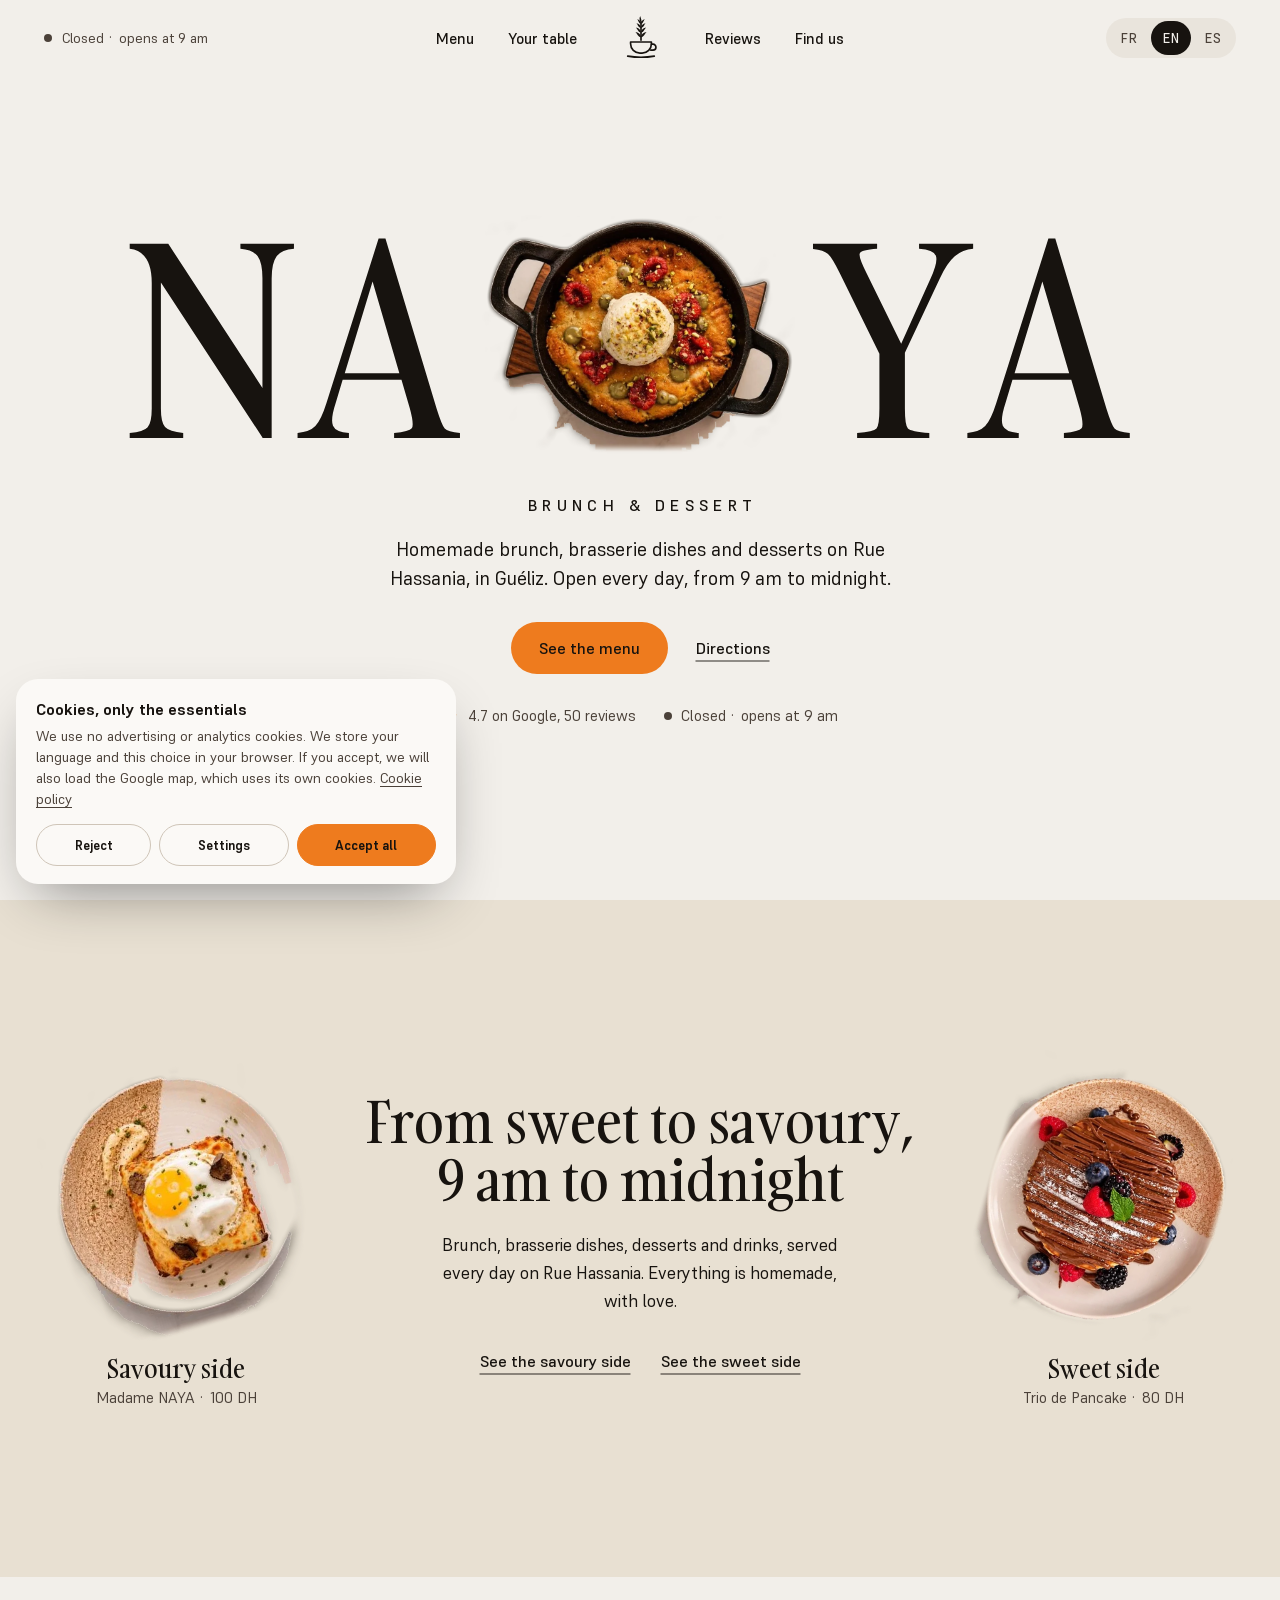
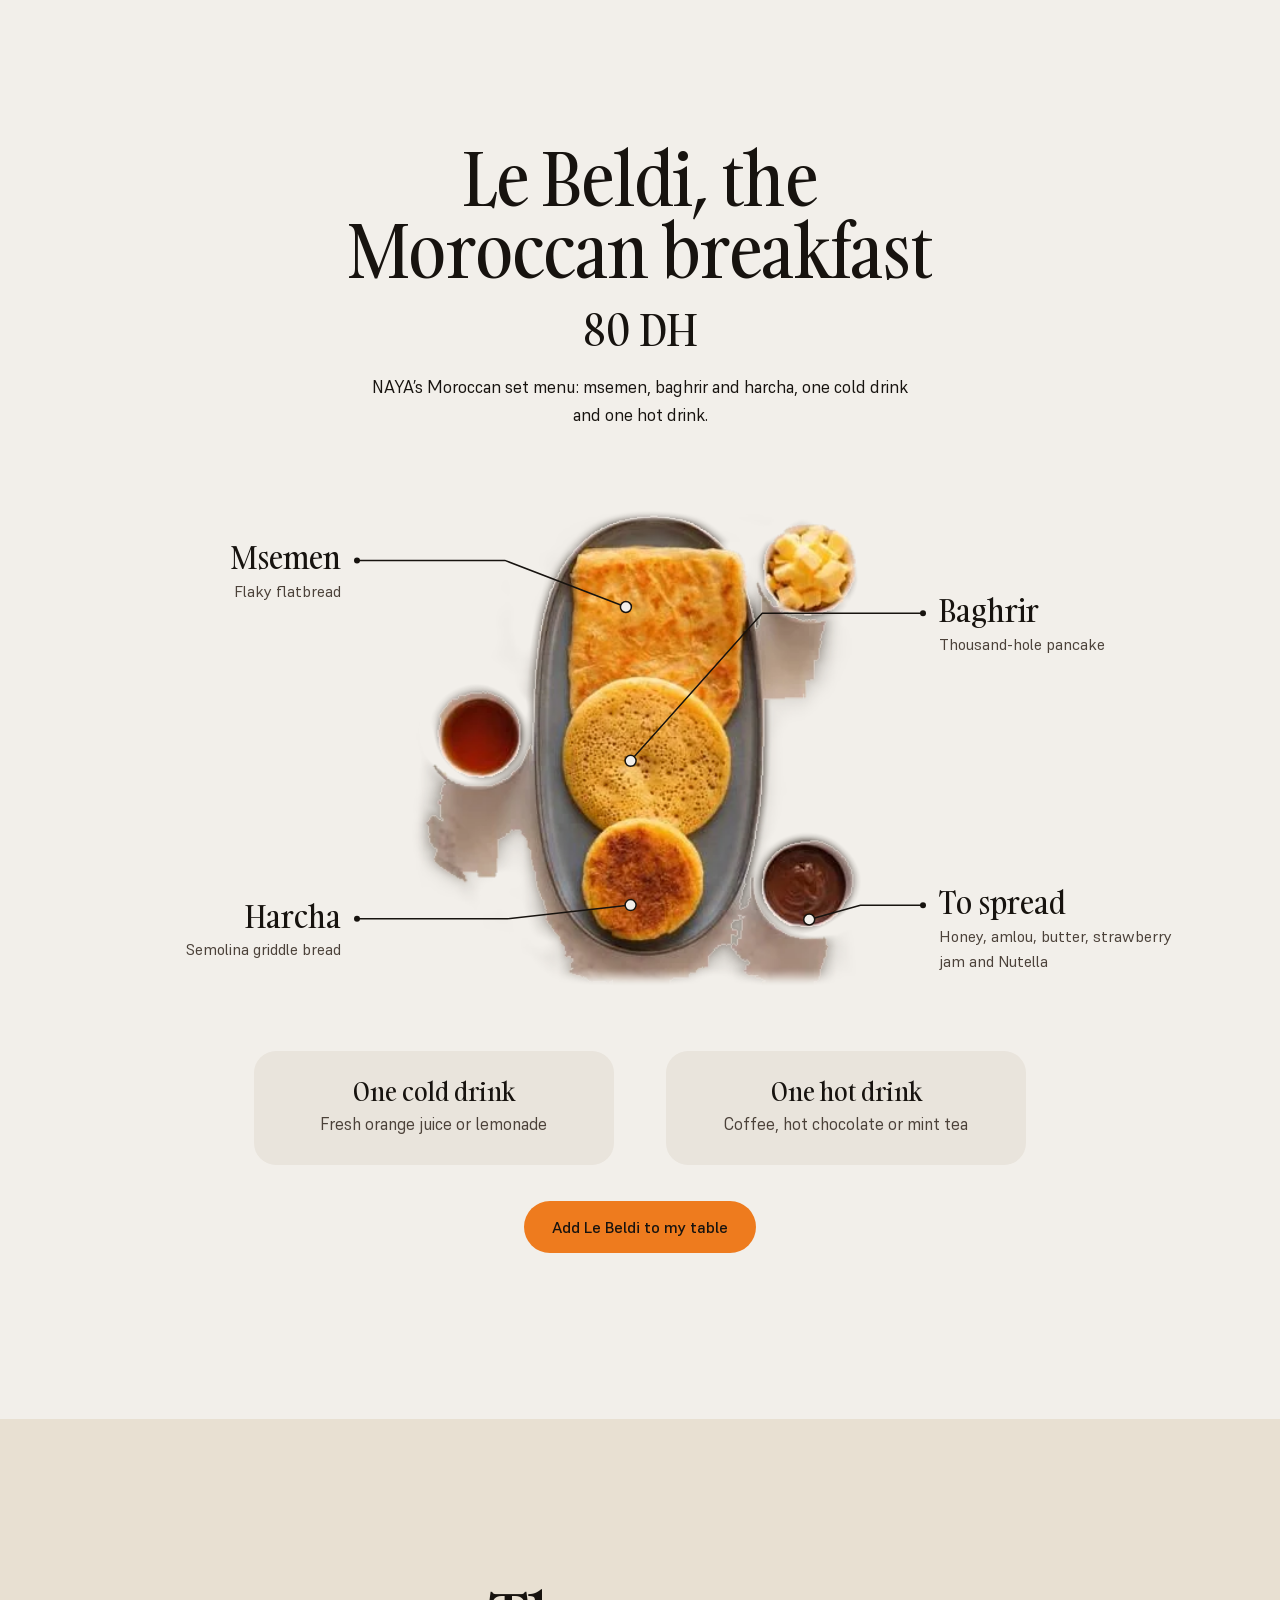
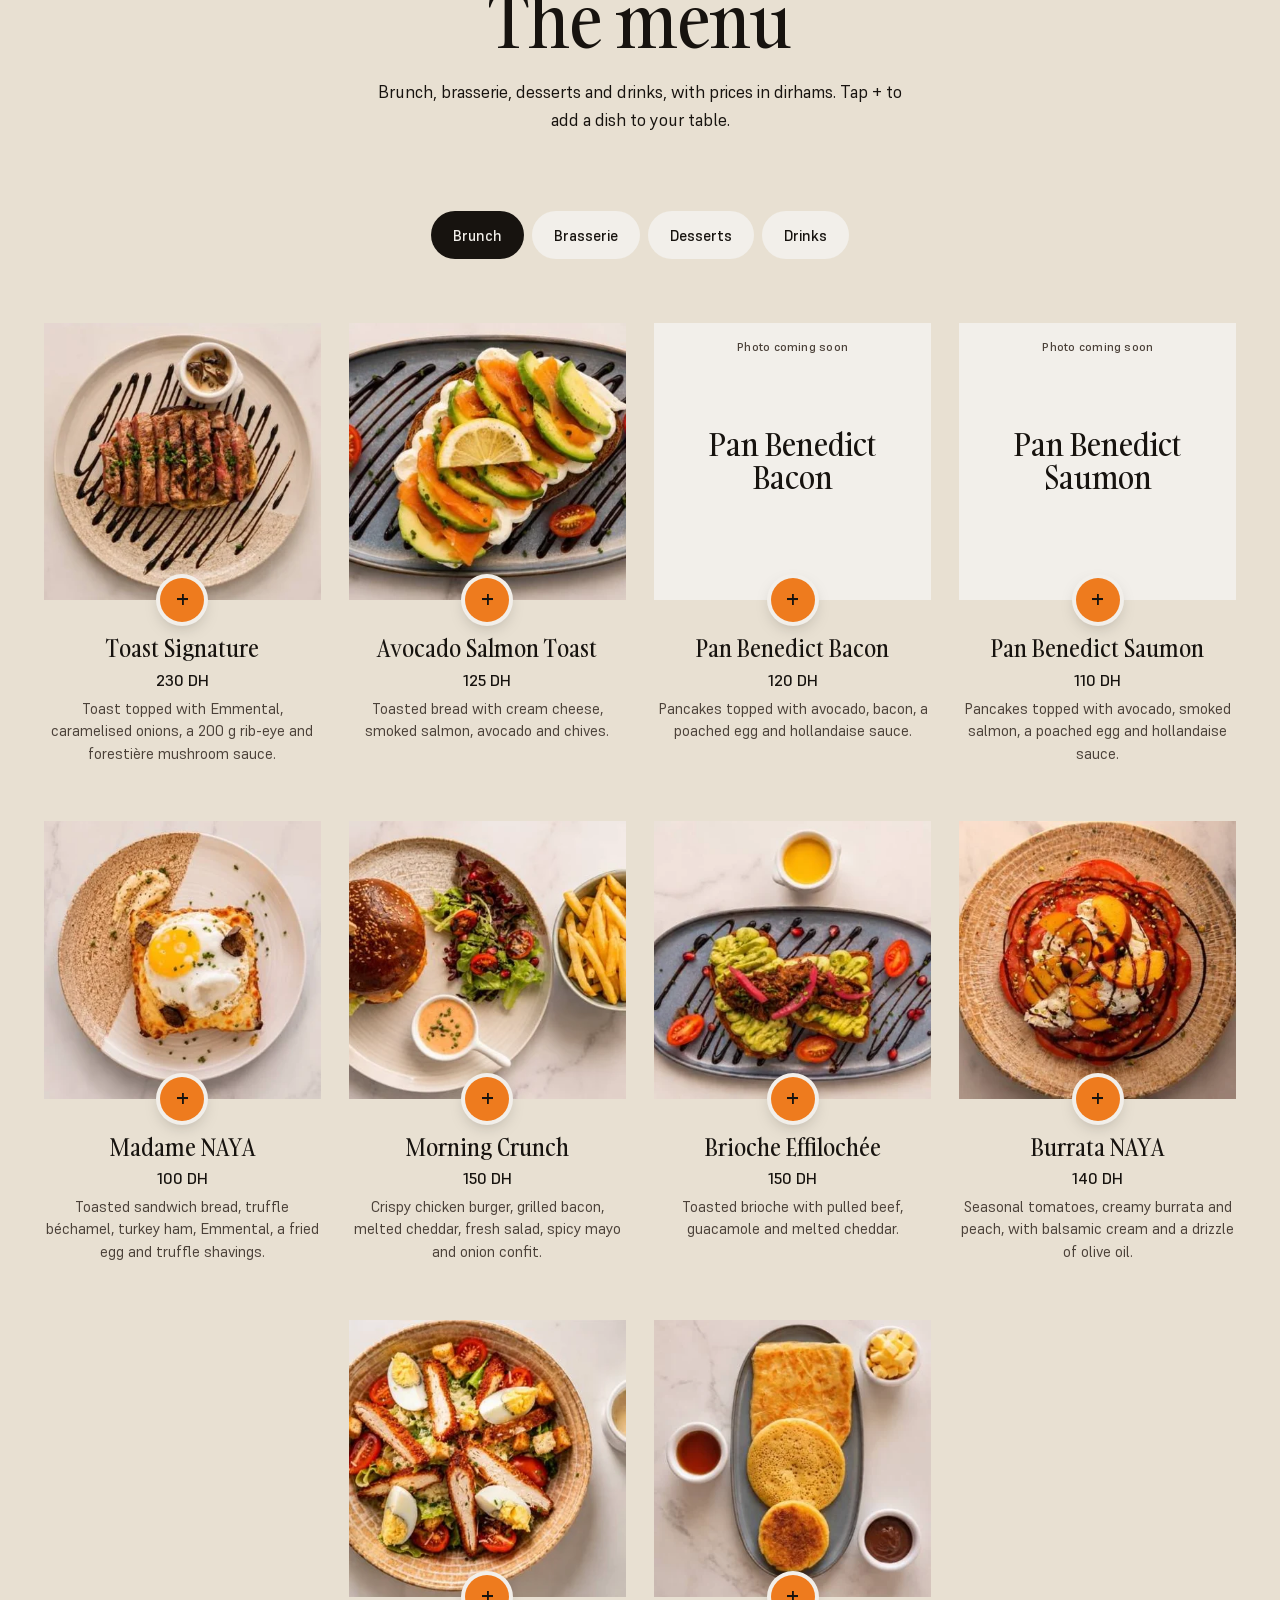
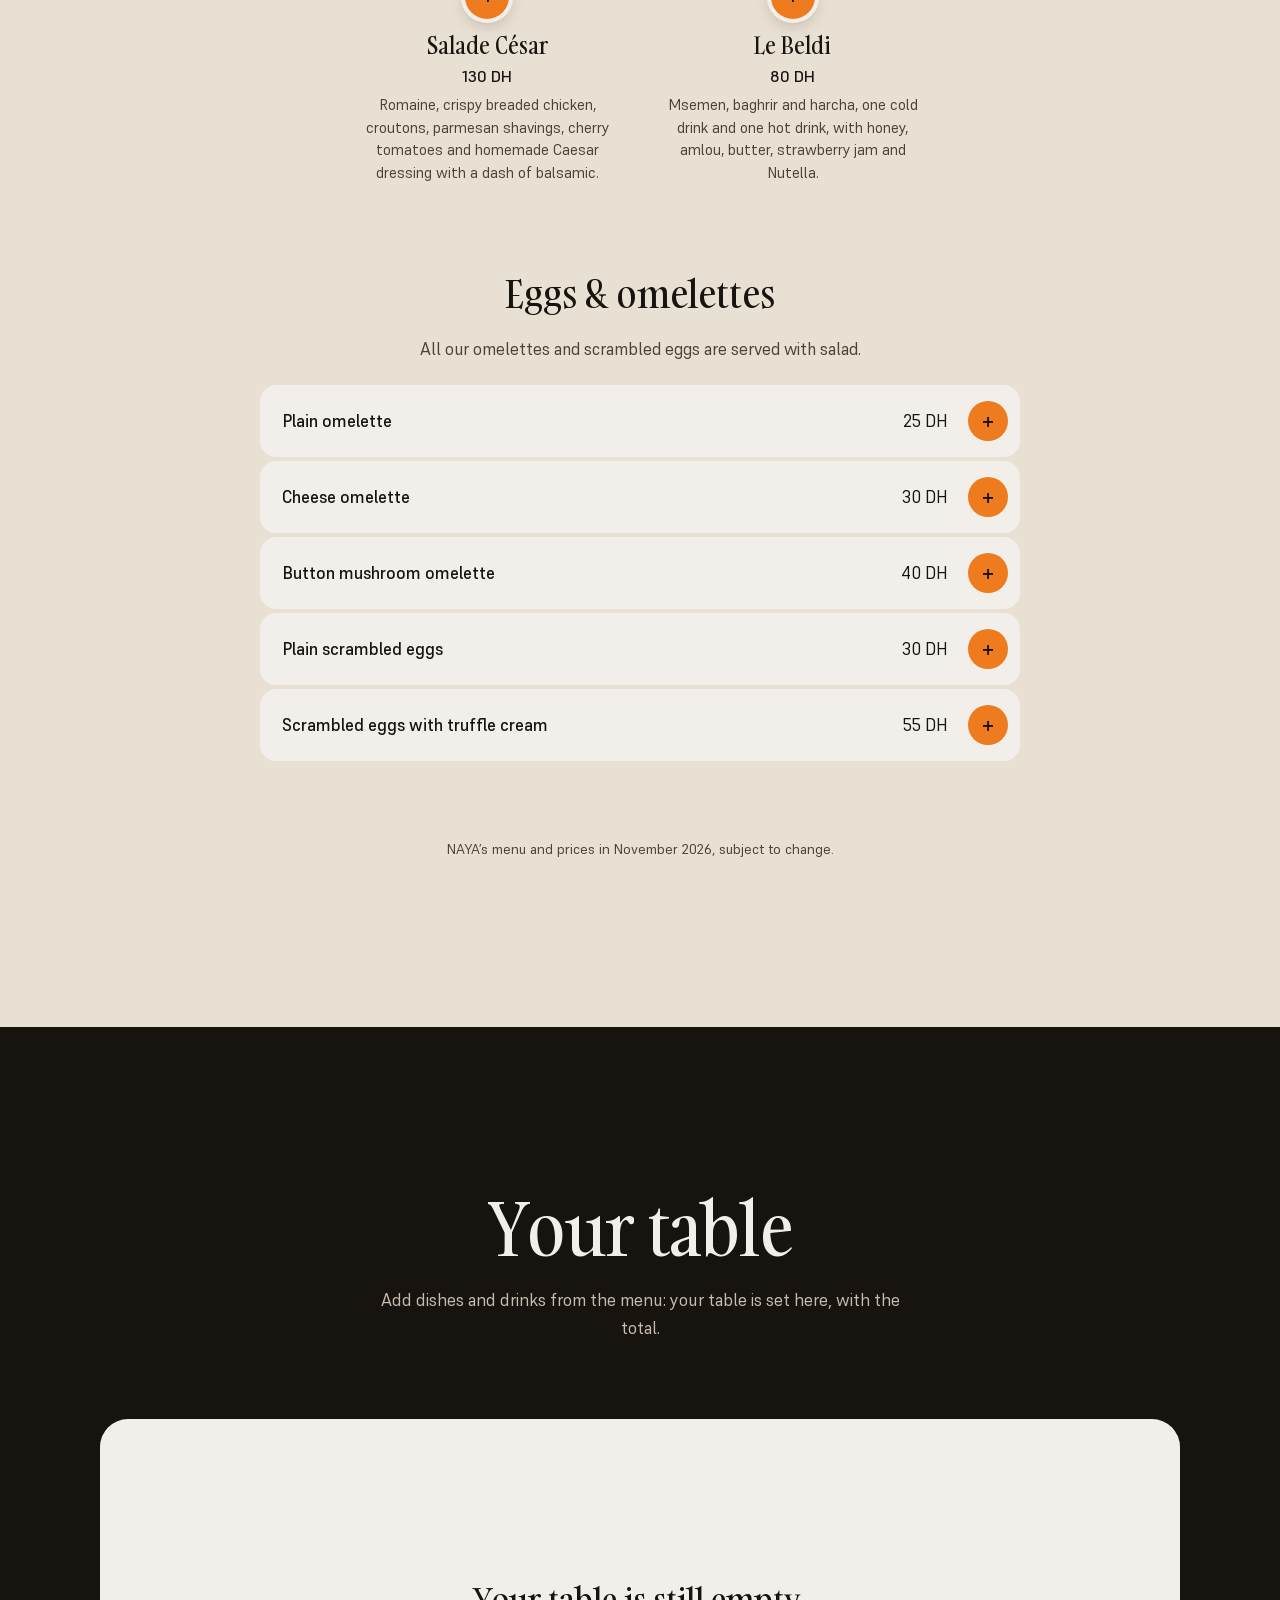
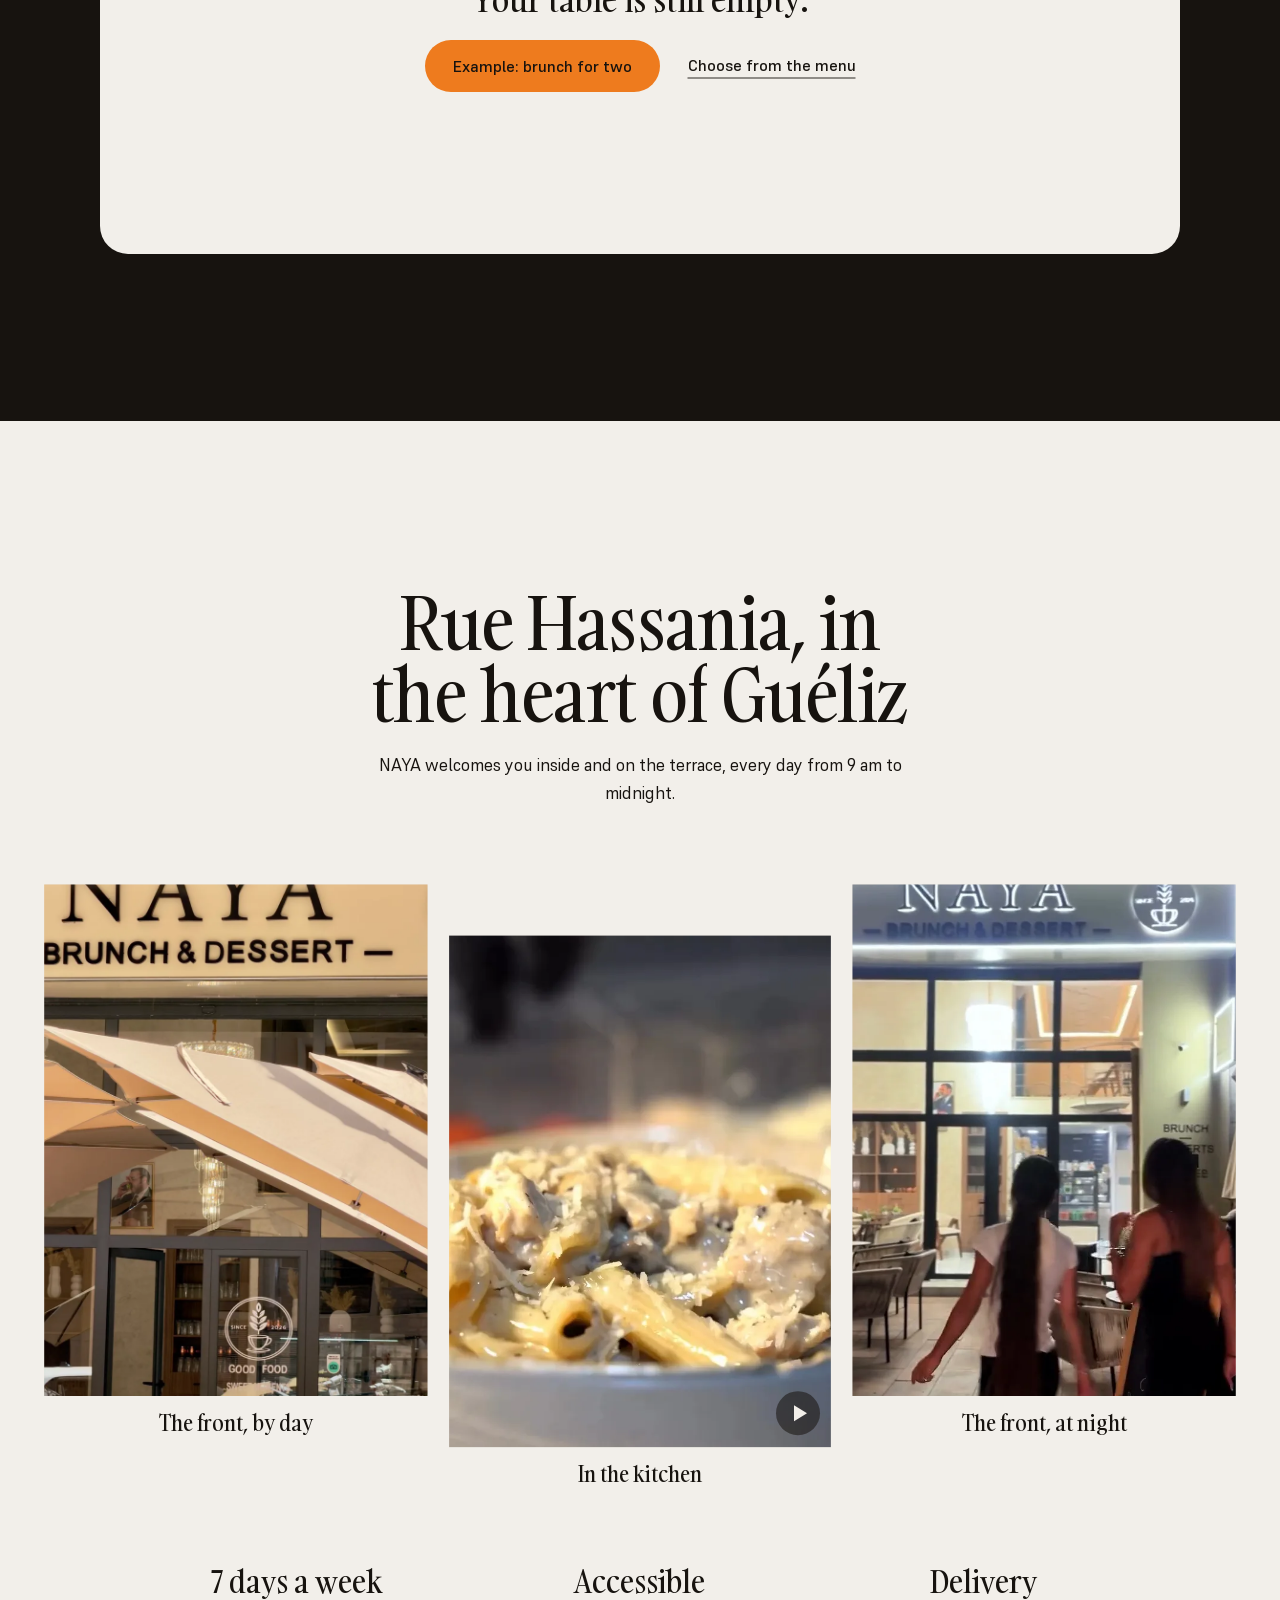
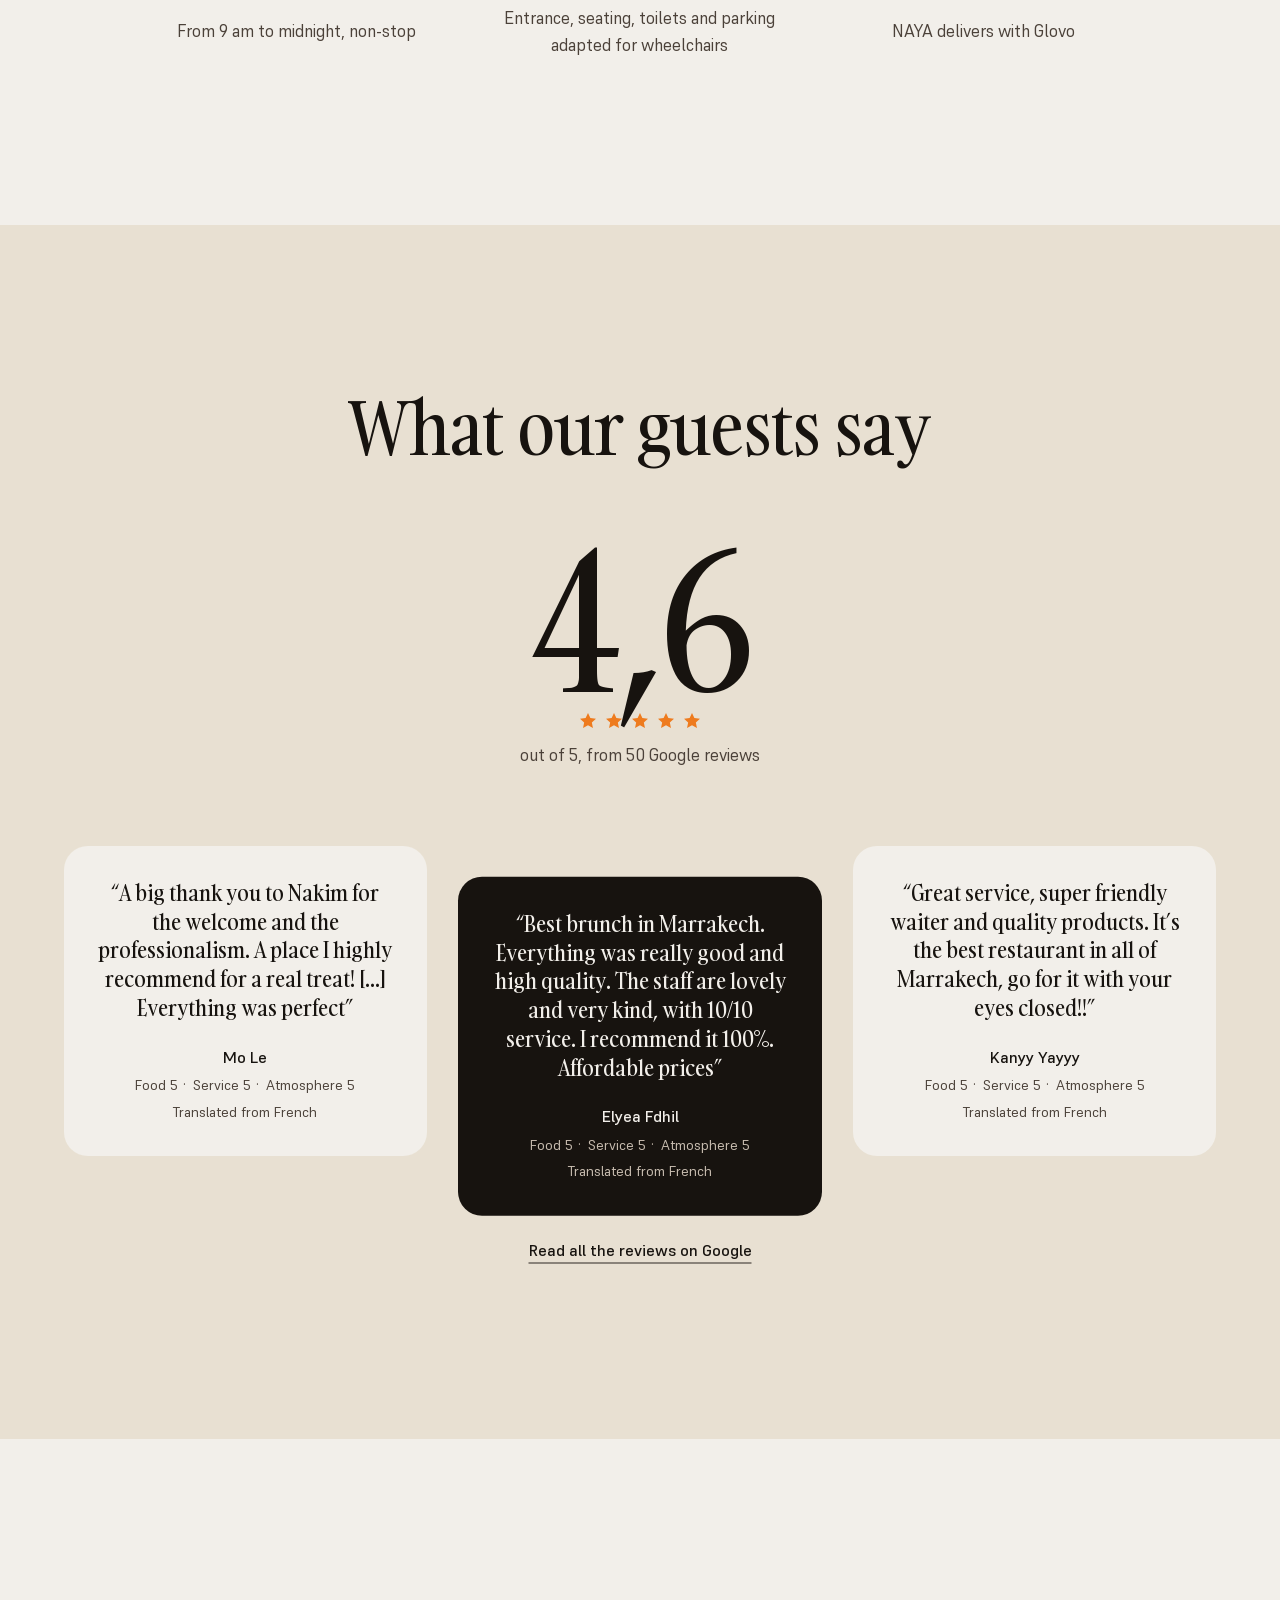
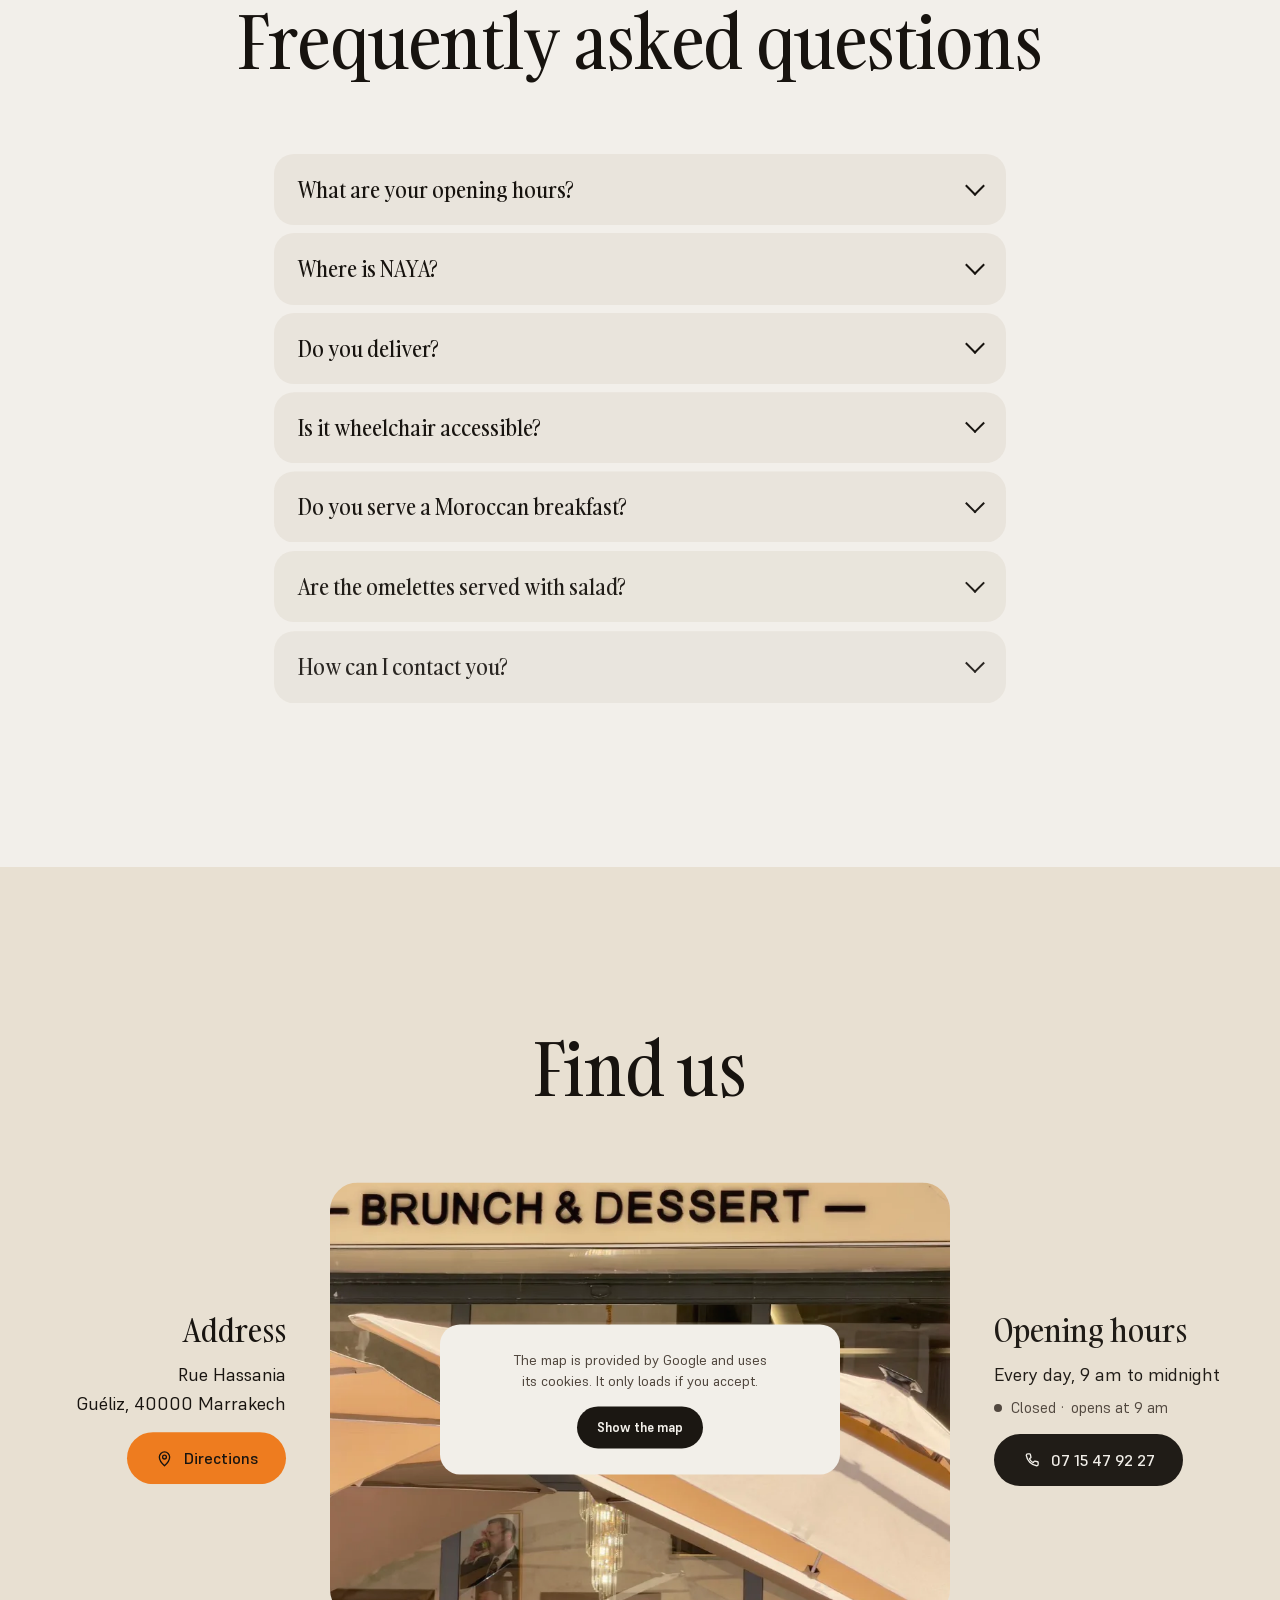
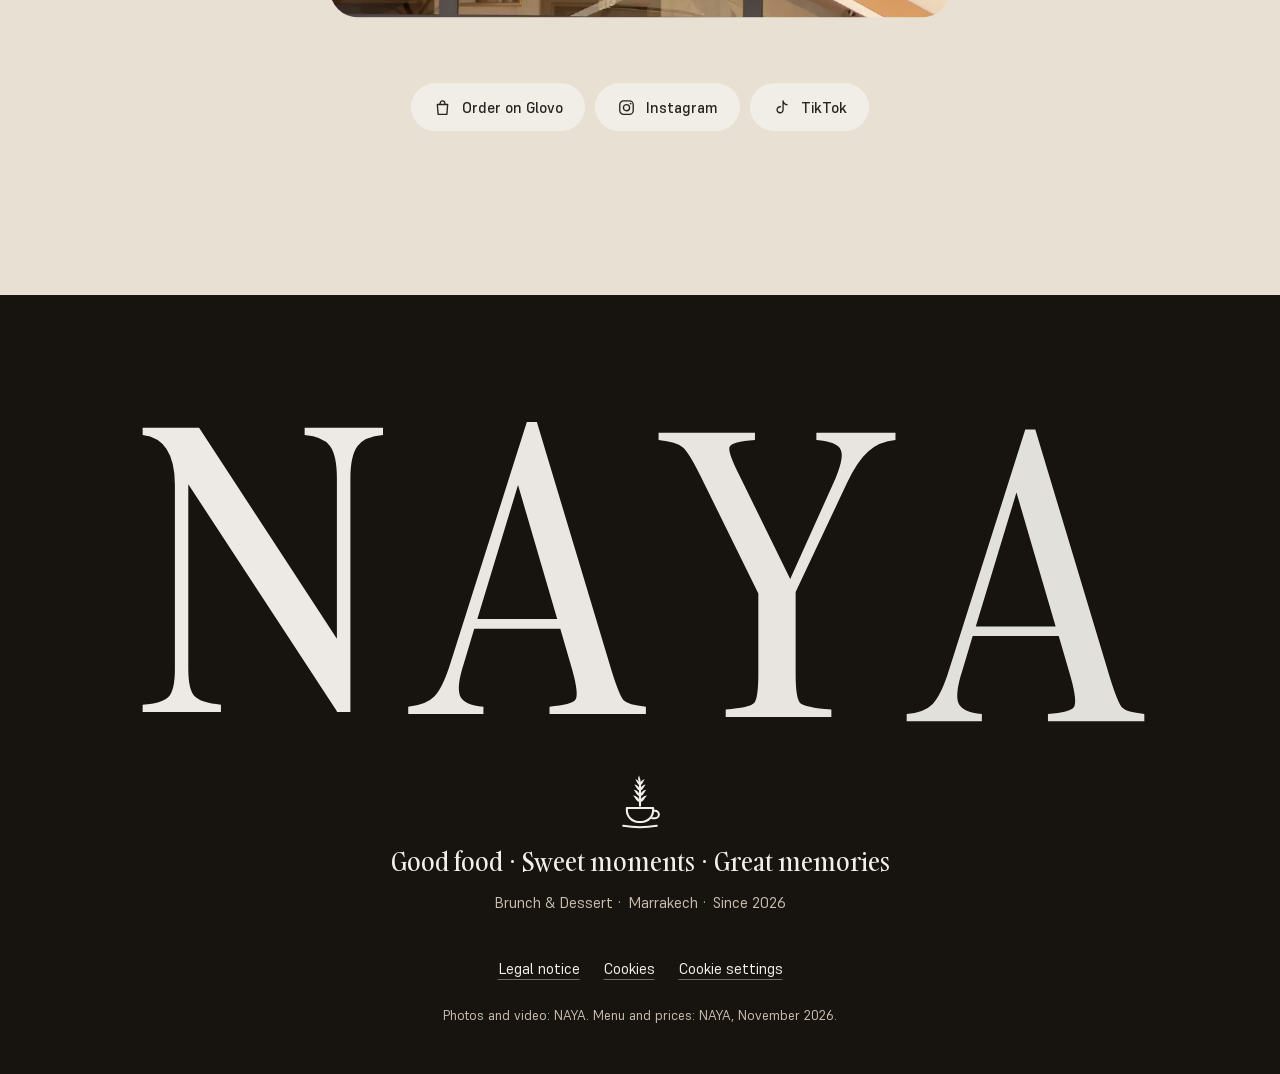
==== index.html @ 1c171af7 "NAYA Brunch & Dessert (Marrakech): web «La table vue d'en haut» Portada «NA ◯ YA», carta real con pr" ====
<!doctype html>
<html lang="fr">
<head>
<meta charset="utf-8">
<meta name="viewport" content="width=device-width, initial-scale=1, viewport-fit=cover">
<title>NAYA · Brunch &amp; Dessert à Guéliz, Marrakech</title>
<meta name="description" content="NAYA, brunch, brasserie et desserts faits maison rue Hassania, à Guéliz (Marrakech). Ouvert tous les jours de 9 h à minuit. La carte avec les prix, les avis et l’itinéraire.">
<meta name="theme-color" content="#f2efea">
<link rel="icon" href="assets/favicon.svg" type="image/svg+xml">
<link rel="apple-touch-icon" href="assets/apple-touch-icon.png">
<link rel="alternate" hreflang="fr" href="?lang=fr"><link rel="alternate" hreflang="en" href="?lang=en"><link rel="alternate" hreflang="es" href="?lang=es">
<meta property="og:type" content="website">
<meta property="og:title" content="NAYA · Brunch &amp; Dessert, Marrakech">
<meta property="og:description" content="Brunch, brasserie et desserts faits maison à Guéliz. Tous les jours de 9 h à minuit.">
<meta property="og:image" content="https://mariovalentinopavel.github.io/naya-marrakech/assets/img/og.jpg">
<meta property="og:image:width" content="1200"><meta property="og:image:height" content="630">
<meta property="og:url" content="https://mariovalentinopavel.github.io/naya-marrakech/">
<meta name="twitter:card" content="summary_large_image">
<link rel="canonical" href="https://mariovalentinopavel.github.io/naya-marrakech/">
<link rel="preload" href="assets/plates/hd-cookie-skillet.webp" as="image" type="image/webp">
<link rel="preload" href="assets/fonts/gambarino-400.woff2" as="font" type="font/woff2" crossorigin>
<script>document.documentElement.classList.add('js');if(!matchMedia('(prefers-reduced-motion: reduce)').matches){document.documentElement.classList.add('pre');setTimeout(function(){document.documentElement.classList.remove('pre')},4000)}</script>
<link rel="stylesheet" href="css/fonts.css?v=1">
<link rel="stylesheet" href="css/legal.css?v=1">
<link rel="stylesheet" href="css/style.css?v=1">
<script type="application/ld+json">
{"@context":"https://schema.org","@type":"Restaurant","name":"NAYA - Brunch & Dessert Marrakech","description":"Brunch, brasserie et desserts faits maison à Guéliz","image":"https://mariovalentinopavel.github.io/naya-marrakech/assets/img/facade-jour.webp","url":"https://mariovalentinopavel.github.io/naya-marrakech/","telephone":"+212 7 15 47 92 27","address":{"@type":"PostalAddress","streetAddress":"Rue Hassania, Guéliz","postalCode":"40000","addressLocality":"Marrakech","addressCountry":"MA"},"geo":{"@type":"GeoCoordinates","latitude":31.6348099,"longitude":-8.008524},"openingHoursSpecification":[{"@type":"OpeningHoursSpecification","dayOfWeek":["Monday","Tuesday","Wednesday","Thursday","Friday","Saturday","Sunday"],"opens":"09:00","closes":"23:59"}],"servesCuisine":["Brunch","Brasserie","Desserts"],"currenciesAccepted":"MAD","hasMenu":"#carte","sameAs":["https://www.instagram.com/naya.marrakech/","https://www.tiktok.com/@naya.marrakech"]}
</script>
</head>
<body>
<svg width="0" height="0" style="position:absolute" aria-hidden="true" focusable="false">
  <symbol id="emblem" viewBox="0 0 64 64">
    <g fill="none" stroke="currentColor" stroke-width="2.3" stroke-linecap="round" stroke-linejoin="round">
      <path d="M17.5 37.5h29v2.6c0 7.1-5.8 12.9-12.9 12.9h-3.2c-7.1 0-12.9-5.8-12.9-12.9z"/>
      <path d="M46.5 40.6h2.2a4.1 4.1 0 0 1 0 8.2h-3.4"/>
      <path d="M13.5 57.2c12 2.1 25 2.1 37 0"/>
      <path d="M32 35V9.5"/>
    </g>
    <g fill="currentColor">
      <path transform="translate(32 31) rotate(-36)" d="M0 0C2.6-2.9 7.3-3.4 10.6-1.2C8-1.4 3.2 2.5 0 0Z"/>
      <path transform="translate(32 31) scale(-1 1) rotate(-36)" d="M0 0C2.6-2.9 7.3-3.4 10.6-1.2C8-1.4 3.2 2.5 0 0Z"/>
      <path transform="translate(32 24.5) rotate(-38)" d="M0 0C2.5-2.7 6.9-3.2 10-1.1C7.6-1.3 3 2.3 0 0Z"/>
      <path transform="translate(32 24.5) scale(-1 1) rotate(-38)" d="M0 0C2.5-2.7 6.9-3.2 10-1.1C7.6-1.3 3 2.3 0 0Z"/>
      <path transform="translate(32 18.2) rotate(-40)" d="M0 0C2.3-2.5 6.4-3 9.2-1C7-1.2 2.8 2.1 0 0Z"/>
      <path transform="translate(32 18.2) scale(-1 1) rotate(-40)" d="M0 0C2.3-2.5 6.4-3 9.2-1C7-1.2 2.8 2.1 0 0Z"/>
      <path transform="translate(32 12.3) rotate(-44)" d="M0 0C2.1-2.3 5.8-2.7 8.3-.9C6.3-1.1 2.5 1.9 0 0Z"/>
      <path transform="translate(32 12.3) scale(-1 1) rotate(-44)" d="M0 0C2.1-2.3 5.8-2.7 8.3-.9C6.3-1.1 2.5 1.9 0 0Z"/>
      <path transform="translate(32 10) rotate(-90)" d="M0 0C2.2-2.4 6-2.8 8.6-.9C6.6-1.1 2.6 2 0 0Z"/>
    </g>
  </symbol>
  <symbol id="i-pin" viewBox="0 0 24 24"><path d="M12 21s-6.5-5.6-6.5-11a6.5 6.5 0 0 1 13 0c0 5.4-6.5 11-6.5 11Z" fill="none" stroke="currentColor" stroke-width="1.7" stroke-linejoin="round"/><circle cx="12" cy="10" r="2.4" fill="none" stroke="currentColor" stroke-width="1.7"/></symbol>
  <symbol id="i-tel" viewBox="0 0 24 24"><path d="M7.4 3.6h2.2c.4 0 .8.3.9.7l.8 3.4c.1.4-.1.8-.4 1l-1.6 1.1a11.5 11.5 0 0 0 4.9 4.9l1.1-1.6c.2-.3.6-.5 1-.4l3.4.8c.4.1.7.5.7.9v2.2c0 1.1-.9 2-2 2A15.6 15.6 0 0 1 5.4 5.6c0-1.1.9-2 2-2Z" fill="none" stroke="currentColor" stroke-width="1.7" stroke-linejoin="round"/></symbol>
  <symbol id="i-menu" viewBox="0 0 24 24"><path d="M4 8h16M4 16h16" fill="none" stroke="currentColor" stroke-width="1.8" stroke-linecap="round"/></symbol>
  <symbol id="i-ig" viewBox="0 0 24 24"><rect x="3.5" y="3.5" width="17" height="17" rx="5" fill="none" stroke="currentColor" stroke-width="1.7"/><circle cx="12" cy="12" r="3.9" fill="none" stroke="currentColor" stroke-width="1.7"/><circle cx="17.2" cy="6.8" r="1.1" fill="currentColor"/></symbol>
  <symbol id="i-tt" viewBox="0 0 24 24"><path d="M14 3.5v11.2a3.8 3.8 0 1 1-3.3-3.8M14 3.5c.4 2.6 2.3 4.5 5 4.8" fill="none" stroke="currentColor" stroke-width="1.7" stroke-linecap="round" stroke-linejoin="round"/></symbol>
  <symbol id="i-bag" viewBox="0 0 24 24"><path d="M5.5 8h13l-1 12.5h-11zM9 8V6.5a3 3 0 0 1 6 0V8" fill="none" stroke="currentColor" stroke-width="1.7" stroke-linejoin="round"/></symbol>
  <symbol id="i-star" viewBox="0 0 24 24"><path d="m12 3.2 2.6 5.6 6.1.7-4.5 4.2 1.2 6-5.4-3.1-5.4 3.1 1.2-6-4.5-4.2 6.1-.7z" fill="currentColor"/></symbol>
  <symbol id="i-arrow" viewBox="0 0 24 24"><path d="M5 12h13m-5-5 5 5-5 5" fill="none" stroke="currentColor" stroke-width="1.7" stroke-linecap="round" stroke-linejoin="round"/></symbol>
</svg>
<a class="skip" href="#main" data-i18n="skip">Aller au contenu</a>

<header class="top" id="top">
  <p class="top-status js-status"><span class="dot" aria-hidden="true"></span><span class="js-status-t">Tous les jours, 9 h – minuit</span></p>
  <nav class="nav nav-l" aria-label="Sections" data-i18n-attr="aria-label:navL">
    <a href="#carte" data-i18n="n1">La carte</a>
    <a href="#table" data-i18n="n2">Votre table</a>
  </nav>
  <a class="brand" href="#accueil" aria-label="NAYA, retour en haut" data-i18n-attr="aria-label:brandL"><svg aria-hidden="true"><use href="#emblem"/></svg></a>
  <nav class="nav nav-r" aria-label="Infos" data-i18n-attr="aria-label:navR">
    <a href="#avis" data-i18n="n3">Avis</a>
    <a href="#trouver" data-i18n="n4">Nous trouver</a>
  </nav>
  <div class="langs" role="group" aria-label="Langue" data-i18n-attr="aria-label:langL"><button type="button" data-lang="fr">FR</button><button type="button" data-lang="en">EN</button><button type="button" data-lang="es">ES</button></div>
  <button class="menu-btn" type="button" aria-expanded="false" aria-controls="menu"><svg aria-hidden="true"><use href="#i-menu"/></svg><span data-i18n="menu">Menu</span></button>
</header>

<div class="menu" id="menu" hidden>
  <nav class="menu-in" aria-label="Menu" data-i18n-attr="aria-label:menu">
    <a href="#carte" data-i18n="n1">La carte</a>
    <a href="#beldi" data-i18n="n5">Le Beldi</a>
    <a href="#table" data-i18n="n2">Votre table</a>
    <a href="#lieu" data-i18n="n6">Le lieu</a>
    <a href="#avis" data-i18n="n3">Avis</a>
    <a href="#trouver" data-i18n="n4">Nous trouver</a>
  </nav>
  <p class="menu-status js-status"><span class="dot" aria-hidden="true"></span><span class="js-status-t">Tous les jours, 9 h – minuit</span></p>
  <div class="langs" role="group" aria-label="Langue" data-i18n-attr="aria-label:langL"><button type="button" data-lang="fr">FR</button><button type="button" data-lang="en">EN</button><button type="button" data-lang="es">ES</button></div>
</div>

<main id="main">

<section class="hero" id="accueil">
  <h1 class="mono" aria-label="NAYA, brunch et dessert à Marrakech" data-i18n-attr="aria-label:h1L">
    <span class="mono-w mono-l" aria-hidden="true"><span class="mono-i">NA</span></span>
    <span class="mono-plate" aria-hidden="true"><img src="assets/plates/hd-cookie-skillet.webp" alt="" width="678" height="897" fetchpriority="high"></span>
    <span class="mono-w mono-r" aria-hidden="true"><span class="mono-i">YA</span></span>
  </h1>
  <p class="hero-sub" data-h>Brunch &amp; Dessert</p>
  <p class="hero-p" data-h data-i18n="heroP">Brunch, brasserie et desserts faits maison, rue Hassania à Guéliz. Ouvert tous les jours, de 9 h à minuit.</p>
  <div class="hero-act" data-h>
    <a class="btn btn-acc" href="#carte" data-i18n="heroCta">Voir la carte</a>
    <a class="link-u js-dir" href="https://www.google.com/maps/dir/?api=1&amp;destination=31.6348099,-8.008524" target="_blank" rel="noopener"><span data-i18n="dir">Itinéraire</span></a>
  </div>
  <ul class="hero-proof" data-h>
    <li><svg aria-hidden="true"><use href="#i-star"/></svg><span data-i18n="heroRate">4,7 sur Google, 50 avis</span></li>
    <li class="js-status"><span class="dot" aria-hidden="true"></span><span class="js-status-t">Tous les jours, 9 h – minuit</span></li>
  </ul>
</section>

<section class="duo field" id="cotes" aria-labelledby="duo-h">
  <figure class="duo-plate duo-l" data-up>
    <a href="#carte" data-tab="brunch" class="duo-a"><img src="assets/plates/madame-naya.webp" alt="Madame NAYA, vue du dessus" data-i18n-attr="alt:altMadame" width="385" height="400" loading="lazy"></a>
    <figcaption><b data-i18n="sideSale">Côté salé</b><span>Madame NAYA · 100 DH</span></figcaption>
  </figure>
  <div class="duo-txt">
    <h2 id="duo-h" data-split data-i18n="duoH">Du sucré au salé, de 9 h à minuit</h2>
    <p data-up data-i18n="duoP">Brunch, plats de brasserie, desserts et boissons, servis tous les jours rue Hassania. Tout est fait maison, avec amour.</p>
    <p class="duo-links" data-up><a class="link-u" href="#carte" data-tab="brunch" data-i18n="duoL">Voir le côté salé</a><a class="link-u" href="#carte" data-tab="desserts" data-i18n="duoR">Voir le côté sucré</a></p>
  </div>
  <figure class="duo-plate duo-r" data-up>
    <a href="#carte" data-tab="desserts" class="duo-a"><img src="assets/plates/hd-trio-pancake.webp" alt="Trio de Pancake, vu du dessus" data-i18n-attr="alt:altTrio" width="700" height="787" loading="lazy"></a>
    <figcaption><b data-i18n="sideSucre">Côté sucré</b><span>Trio de Pancake · 80 DH</span></figcaption>
  </figure>
</section>

<section class="beldi" id="beldi" aria-labelledby="beldi-h">
  <header class="sec-head">
    <h2 id="beldi-h" data-split data-i18n="beldiH">Le Beldi, le petit-déjeuner marocain</h2>
    <p class="beldi-price" data-up>80 DH</p>
    <p data-up data-i18n="beldiP">La formule marocaine de NAYA : msemen, baghrir et harcha, une boisson froide et une boisson chaude.</p>
  </header>
  <div class="beldi-stage">
    <svg class="beldi-lines js-lines" aria-hidden="true"></svg>
    <ul class="beldi-col beldi-l">
      <li class="pt pt-1" data-to="0.47,0.21"><b>Msemen</b><span data-i18n="msemenD">Crêpe feuilletée</span></li>
      <li class="pt pt-3" data-to="0.48,0.83"><b>Harcha</b><span data-i18n="harchaD">Galette de semoule</span></li>
    </ul>
    <figure class="beldi-plate"><img src="assets/plates/le-beldi.webp" alt="Le Beldi vu du dessus : msemen, baghrir, harcha et petits pots" data-i18n-attr="alt:altBeldi" width="391" height="400" loading="lazy"></figure>
    <ul class="beldi-col beldi-r">
      <li class="pt pt-2" data-to="0.48,0.53"><b>Baghrir</b><span data-i18n="baghrirD">Crêpe aux mille trous</span></li>
      <li class="pt pt-4" data-to="0.86,0.86"><b data-i18n="spreadH">À tartiner</b><span data-i18n="spreadD">Miel, amlou, beurre, confiture de fraise et Nutella</span></li>
    </ul>
  </div>
  <div class="beldi-drinks">
    <div data-up><h3 data-i18n="coldH">Une boisson froide</h3><p data-i18n="coldP">Jus d’orange pressé ou citronnade</p></div>
    <div data-up><h3 data-i18n="hotH">Une boisson chaude</h3><p data-i18n="hotP">Café, chocolat chaud ou thé à la menthe</p></div>
  </div>
  <p class="center" data-up><button class="btn btn-acc js-add-one" type="button" data-id="le-beldi" data-i18n="beldiAdd">Ajouter Le Beldi à ma table</button></p>
</section>

<section class="carte field" id="carte" aria-labelledby="carte-h">
  <header class="sec-head">
    <h2 id="carte-h" data-split data-i18n="carteH">La carte</h2>
    <p data-up data-i18n="carteP">Brunch, brasserie, desserts et boissons, avec les prix en dirhams. Touchez + pour ajouter un plat à votre table.</p>
  </header>
  <div class="tabs" role="tablist" aria-label="La carte" data-i18n-attr="aria-label:carteH" data-up></div>
  <div class="panels js-panels"></div>
  <noscript><p class="center"><a class="btn btn-acc" href="https://cartenaya.netlify.app/">Voir la carte de NAYA</a></p></noscript>
  <p class="carte-foot" data-i18n="carteFoot">Carte et prix de NAYA en novembre 2026, susceptibles de changer.</p>
</section>

<section class="table night" id="table" aria-labelledby="table-h">
  <header class="sec-head">
    <h2 id="table-h" data-split data-i18n="tableH">Votre table</h2>
    <p data-up data-i18n="tableP">Ajoutez des plats et des boissons depuis la carte : votre table se compose ici, avec le total.</p>
  </header>
  <div class="board" data-up>
    <div class="board-in js-board" aria-hidden="true"></div>
    <div class="board-empty js-empty">
      <p data-i18n="emptyT">Votre table est encore vide.</p>
      <div class="board-empty-act">
        <button class="btn btn-acc js-example" type="button" data-i18n="exampleBtn">Exemple : un brunch pour deux</button>
        <a class="link-u" href="#carte" data-i18n="toCarte">Choisir dans la carte</a>
      </div>
    </div>
  </div>
  <div class="bill js-bill" hidden>
    <h3 class="sr" data-i18n="billH">Votre sélection</h3>
    <ol class="bill-list js-bill-list"></ol>
    <p class="bill-total"><span data-i18n="total">Total</span> <b class="js-total" aria-live="polite">0 DH</b></p>
    <div class="bill-pp">
      <span data-i18n="persons">Nous sommes</span>
      <span class="step"><button type="button" class="js-pp-minus" aria-label="Une personne de moins" data-i18n-attr="aria-label:ppMinus">−</button><output class="js-pp">2</output><button type="button" class="js-pp-plus" aria-label="Une personne de plus" data-i18n-attr="aria-label:ppPlus">+</button></span>
      <span class="js-pp-txt">soit 0 DH par personne</span>
    </div>
    <div class="bill-act">
      <button class="btn btn-acc js-copy" type="button" data-i18n="copy">Copier la liste</button>
      <a class="btn btn-ghost" href="https://glovoapp.com/ma/fr/marrakech/naya-mar" target="_blank" rel="noopener"><svg aria-hidden="true"><use href="#i-bag"/></svg><span data-i18n="glovo">Commander sur Glovo</span></a>
      <button class="link-u js-clear" type="button" data-i18n="clear">Vider la table</button>
    </div>
    <p class="bill-note" data-i18n="tableNote">Total indicatif, calculé avec les prix de la carte.</p>
  </div>
</section>

<section class="lieu" id="lieu" aria-labelledby="lieu-h">
  <header class="sec-head">
    <h2 id="lieu-h" data-split data-i18n="lieuH">Rue Hassania, en plein cœur de Guéliz</h2>
    <p data-up data-i18n="lieuP">NAYA vous accueille en salle et en terrasse, tous les jours de 9 h à minuit.</p>
  </header>
  <div class="tri">
    <figure class="tri-f tri-l"><div class="tri-m" data-img><img src="assets/img/facade-jour.webp" alt="La façade de NAYA le jour, avec l’enseigne et les parasols" data-i18n-attr="alt:altDay" width="900" height="1200" loading="lazy"></div><figcaption data-i18n="capDay">La façade, le jour</figcaption></figure>
    <figure class="tri-f tri-c"><div class="tri-m" data-img><video class="js-vid" src="assets/vid/cuisine.mp4" poster="assets/img/cuisine.webp" muted loop playsinline preload="none" aria-label="En cuisine chez NAYA" data-i18n-attr="aria-label:capKitchen"></video><button class="vid-btn js-vid-btn" type="button" aria-pressed="false" aria-label="Mettre la vidéo en pause" data-i18n-attr="aria-label:vidPause"><span aria-hidden="true"></span></button></div><figcaption data-i18n="capKitchen">En cuisine</figcaption></figure>
    <figure class="tri-f tri-r"><div class="tri-m" data-img><img src="assets/img/facade-nuit.webp" alt="La façade de NAYA le soir, l’enseigne allumée" data-i18n-attr="alt:altNight" width="720" height="960" loading="lazy"></div><figcaption data-i18n="capNight">La façade, le soir</figcaption></figure>
  </div>
  <ul class="facts">
    <li data-up><b data-i18n="f1H">7 jours sur 7</b><span data-i18n="f1P">De 9 h à minuit, sans interruption</span></li>
    <li data-up><b data-i18n="f2H">Accessible</b><span data-i18n="f2P">Entrée, places, toilettes et parking adaptés aux fauteuils roulants</span></li>
    <li data-up><b data-i18n="f3H">Livraison</b><span data-i18n="f3P">NAYA livre avec Glovo</span></li>
  </ul>
</section>

<section class="avis field" id="avis" aria-labelledby="avis-h">
  <header class="sec-head">
    <h2 id="avis-h" data-split data-i18n="avisH">Ce que disent nos clients</h2>
  </header>
  <div class="score" data-up>
    <p class="score-n">4,7</p>
    <p class="score-t"><span class="stars" aria-hidden="true"><svg><use href="#i-star"/></svg><svg><use href="#i-star"/></svg><svg><use href="#i-star"/></svg><svg><use href="#i-star"/></svg><svg><use href="#i-star"/></svg></span><span data-i18n="avisCount">sur 5, d’après 50 avis Google</span></p>
  </div>
  <div class="quotes">
    <figure class="q" data-up>
      <blockquote><p data-i18n="q1">« Un grand merci à Nakim pour son accueil et son professionnalisme. Un lieu que je recommande vivement pour se régaler les papilles ! […] Tout était parfait »</p></blockquote>
      <figcaption><b>Mo Le</b><span data-i18n="qMeta">Cuisine 5 · Service 5 · Ambiance 5</span><em class="tr" data-i18n="trNote"></em></figcaption>
    </figure>
    <figure class="q q-c" data-up>
      <blockquote><p data-i18n="q2">« Meilleur brunch de Marrakech. Tout était super bon et de qualité. Le personnel est adorable et très aimable, avec un service 10/10. Je recommande à 100 %. Prix abordable »</p></blockquote>
      <figcaption><b>Elyea Fdhil</b><span data-i18n="qMeta">Cuisine 5 · Service 5 · Ambiance 5</span><em class="tr" data-i18n="trNote"></em></figcaption>
    </figure>
    <figure class="q" data-up>
      <blockquote><p data-i18n="q3">« Super service, serveur hyper aimable et produit de qualité. C’est le meilleur restau de tout Marrakech foncé, les yeux fermés !! »</p></blockquote>
      <figcaption><b>Kanyy Yayyy</b><span data-i18n="qMeta">Cuisine 5 · Service 5 · Ambiance 5</span><em class="tr" data-i18n="trNote"></em></figcaption>
    </figure>
  </div>
  <p class="center" data-up><a class="link-u" href="https://www.google.com/maps/place/Naya+-+Brunch+%26+Dessert+Marrakech/@31.6348099,-8.008524,17z/data=!4m6!3m5!1s0xdafef5b10dc935b:0xccee9c8a0549a805!8m2!3d31.6348099!4d-8.008524" target="_blank" rel="noopener" data-i18n="avisLink">Lire tous les avis sur Google</a></p>
</section>

<section class="faq" id="infos" aria-labelledby="faq-h">
  <header class="sec-head"><h2 id="faq-h" data-split data-i18n="faqH">Questions fréquentes</h2></header>
  <div class="faq-list">
    <details data-up><summary data-i18n="q_hours">Quels sont vos horaires ?</summary><p data-i18n="a_hours">Nous sommes ouverts tous les jours, de 9 h à minuit.</p></details>
    <details data-up><summary data-i18n="q_where">Où se trouve NAYA ?</summary><p data-i18n="a_where">Rue Hassania, à Guéliz (Marrakech 40000). Le code plus Google est JXMR+WH Marrakech.</p></details>
    <details data-up><summary data-i18n="q_deliv">Peut-on se faire livrer ?</summary><p data-i18n="a_deliv">Oui, NAYA est sur Glovo. Vous pouvez commander depuis l’application ou le site de Glovo.</p></details>
    <details data-up><summary data-i18n="q_access">Le lieu est-il accessible en fauteuil roulant ?</summary><p data-i18n="a_access">Oui. L’entrée, les places assises, les toilettes et le parking sont adaptés aux fauteuils roulants.</p></details>
    <details data-up><summary data-i18n="q_beldi">Servez-vous un petit-déjeuner marocain ?</summary><p data-i18n="a_beldi">Oui, Le Beldi (80 DH) : msemen, baghrir et harcha, une boisson froide et une boisson chaude, avec miel, amlou, beurre, confiture de fraise et Nutella.</p></details>
    <details data-up><summary data-i18n="q_eggs">Les omelettes sont-elles servies avec une salade ?</summary><p data-i18n="a_eggs">Oui, toutes nos omelettes et brouillades d’œuf sont servies avec de la salade.</p></details>
    <details data-up><summary data-i18n="q_contact">Comment vous contacter ?</summary><p><span data-i18n="a_contact">Par téléphone au</span> <a href="tel:+212715479227">07 15 47 92 27</a>, <span data-i18n="a_contact2">ou sur Instagram</span> <a href="https://www.instagram.com/naya.marrakech/" target="_blank" rel="noopener">@naya.marrakech</a>.</p></details>
  </div>
</section>

<section class="trouver field" id="trouver" aria-labelledby="trouver-h">
  <header class="sec-head"><h2 id="trouver-h" data-split data-i18n="findH">Nous trouver</h2></header>
  <div class="find">
    <div class="find-col find-l" data-up>
      <h3 data-i18n="addrH">Adresse</h3>
      <p>Rue Hassania<br>Guéliz, 40000 Marrakech</p>
      <a class="btn btn-acc" href="https://www.google.com/maps/dir/?api=1&amp;destination=31.6348099,-8.008524" target="_blank" rel="noopener"><svg aria-hidden="true"><use href="#i-pin"/></svg><span data-i18n="dir">Itinéraire</span></a>
    </div>
    <div class="map cc-map" data-src="https://www.google.com/maps?q=Naya+-+Brunch+%26+Dessert+Marrakech&amp;ll=31.6348099,-8.008524&amp;z=17&amp;output=embed" data-up></div>
    <div class="find-col find-r" data-up>
      <h3 data-i18n="hoursH">Horaires</h3>
      <p><span data-i18n="hours">Tous les jours, de 9 h à minuit</span><br><span class="js-status find-status"><span class="dot" aria-hidden="true"></span><span class="js-status-t"></span></span></p>
      <a class="btn btn-ink" href="tel:+212715479227"><svg aria-hidden="true"><use href="#i-tel"/></svg>07 15 47 92 27</a>
    </div>
  </div>
  <ul class="social" data-up>
    <li><a href="https://glovoapp.com/ma/fr/marrakech/naya-mar" target="_blank" rel="noopener"><svg aria-hidden="true"><use href="#i-bag"/></svg><span data-i18n="glovo">Commander sur Glovo</span></a></li>
    <li><a href="https://www.instagram.com/naya.marrakech/" target="_blank" rel="noopener"><svg aria-hidden="true"><use href="#i-ig"/></svg>Instagram</a></li>
    <li><a href="https://www.tiktok.com/@naya.marrakech" target="_blank" rel="noopener"><svg aria-hidden="true"><use href="#i-tt"/></svg>TikTok</a></li>
  </ul>
</section>

</main>

<footer class="foot night">
  <p class="foot-name" aria-hidden="true"><span>N</span><span>A</span><span>Y</span><span>A</span></p>
  <div class="foot-in">
    <svg class="foot-emblem" aria-hidden="true"><use href="#emblem"/></svg>
    <p class="foot-motto">Good food · Sweet moments · Great memories</p>
    <p class="foot-since">Brunch &amp; Dessert · Marrakech · Since 2026</p>
    <ul class="foot-links">
      <li><a href="mentions-legales.html" data-i18n="legal">Mentions légales</a></li>
      <li><a href="mentions-legales.html#cookies" data-i18n="cookies">Cookies</a></li>
      <li><button type="button" data-cc-open data-i18n="ckOpen">Configurer les cookies</button></li>
    </ul>
    <p class="foot-credit" data-i18n="credit">Photos et vidéo : NAYA. Carte et prix : NAYA, novembre 2026.</p>
  </div>
</footer>

<nav class="mbar off" aria-label="Actions rapides" data-i18n-attr="aria-label:mbarL">
  <a href="#carte" data-i18n="mb1">La carte</a>
  <a href="https://www.google.com/maps/dir/?api=1&amp;destination=31.6348099,-8.008524" target="_blank" rel="noopener" data-i18n="dir">Itinéraire</a>
  <a href="tel:+212715479227" data-i18n="mb3">Appeler</a>
</nav>
<a class="pill js-pill off" href="#table" hidden><span data-i18n="n2">Votre table</span><span class="pill-n js-pill-n">0</span><b class="js-pill-t">0 DH</b></a>
<p class="toast js-toast" role="status" aria-live="polite"></p>

<script src="js/vendor/gsap.min.js"></script>
<script src="js/vendor/ScrollTrigger.min.js"></script>
<script src="js/vendor/lenis.min.js"></script>
<script src="js/data.js?v=1"></script>
<script src="js/lang.js?v=1"></script>
<script src="js/i18n.js?v=1" data-site="naya"></script>
<script src="js/consent.js?v=1" data-site="naya" data-policy="mentions-legales.html#cookies"></script>
<script src="js/main.js?v=1"></script>
</body>
</html>
---- css/fonts.css ----
/* Fuentes de Fontshare (ITF Free Font License) alojadas en la propia web: sin llamadas a terceros */
@font-face { font-family: 'Gambarino'; src: url('../assets/fonts/gambarino-400.woff2') format('woff2'); font-weight: 400; font-style: normal; font-display: swap; }
@font-face { font-family: 'Supreme'; src: url('../assets/fonts/supreme-400.woff2') format('woff2'); font-weight: 400; font-style: normal; font-display: swap; }
@font-face { font-family: 'Supreme'; src: url('../assets/fonts/supreme-500.woff2') format('woff2'); font-weight: 500; font-style: normal; font-display: swap; }
@font-face { font-family: 'Supreme'; src: url('../assets/fonts/supreme-700.woff2') format('woff2'); font-weight: 700; font-style: normal; font-display: swap; }
---- css/legal.css ----
/* Común a todas las webs del lote: aviso de cookies, panel, mapa con consentimiento y páginas legales.
   Usa las variables de cada web: --c-bg --c-card --c-ink --c-mute --c-line --c-acc --c-acc-ink --f-d --f-b --r */

/* ---------- aviso de cookies ---------- */
.ck { position: fixed; z-index: 9000; left: 16px; bottom: 16px; width: min(440px, calc(100vw - 32px)); padding: 20px 20px 18px; background: var(--c-card); color: var(--c-ink); border: 1px solid var(--c-line); border-radius: var(--r, 14px); box-shadow: 0 24px 60px -20px rgba(0,0,0,.45); font: 400 14px/1.5 var(--f-b); opacity: 0; translate: 0 24px; transition: opacity .45s cubic-bezier(.2,.8,.2,1), translate .55s cubic-bezier(.2,.8,.2,1); pointer-events: none; }
.ck.show { opacity: 1; translate: 0 0; pointer-events: auto; }
.ck-h { margin: 0 0 6px; font: 600 16px/1.3 var(--f-b); }
.ck-p { margin: 0 0 14px; color: var(--c-mute); }
.ck-p a, .ck-more a { color: inherit; text-decoration: underline; text-underline-offset: 3px; }
.ck-btns { display: flex; flex-wrap: wrap; gap: 8px; }
.ck-b { flex: 1 1 auto; min-height: 42px; padding: 0 14px; border: 1px solid var(--c-line); border-radius: 999px; background: transparent; color: var(--c-ink); font: 600 13px/1 var(--f-b); }
.ck-b.ck-main { background: var(--c-acc); border-color: var(--c-acc); color: var(--c-acc-ink); }
.ck-b:focus-visible, .ck-x:focus-visible, .cc-map-btn:focus-visible { outline: 2px solid var(--c-acc); outline-offset: 2px; }
@media (hover: hover) and (pointer: fine) { .ck-b { transition: background .25s, border-color .25s; } .ck-b:hover { border-color: var(--c-ink); } .ck-b.ck-main:hover { filter: brightness(1.08); } }

.ck-dlg { width: min(520px, calc(100vw - 32px)); padding: 0; border: 1px solid var(--c-line); border-radius: var(--r, 14px); background: var(--c-card); color: var(--c-ink); font: 400 14px/1.5 var(--f-b); }
.ck-dlg::backdrop { background: rgba(0,0,0,.55); backdrop-filter: blur(3px); }
.ck-in { padding: 22px; display: grid; gap: 14px; }
.ck-top { display: flex; align-items: center; justify-content: space-between; gap: 12px; }
.ck-ph { margin: 0; font: 600 18px/1.2 var(--f-b); }
.ck-x { width: 40px; height: 40px; border: 1px solid var(--c-line); border-radius: 50%; background: none; color: inherit; font-size: 22px; line-height: 1; }
.ck-row { display: flex; gap: 16px; align-items: center; justify-content: space-between; padding: 14px 0; border-top: 1px solid var(--c-line); }
.ck-row b { display: block; margin-bottom: 2px; }
.ck-row p { margin: 0; color: var(--c-mute); font-size: 13px; }
.ck-fixed { flex: none; font-size: 12px; color: var(--c-mute); }
.ck-sw { position: relative; flex: none; width: 46px; height: 26px; }
.ck-sw input { position: absolute; inset: 0; opacity: 0; margin: 0; }
.ck-sw i { position: absolute; inset: 0; border-radius: 99px; background: var(--c-line); transition: background .25s; }
.ck-sw i::after { content: ""; position: absolute; top: 3px; left: 3px; width: 20px; height: 20px; border-radius: 50%; background: var(--c-card); box-shadow: 0 1px 3px rgba(0,0,0,.3); transition: translate .25s cubic-bezier(.3,.7,.2,1); }
.ck-sw input:checked + i { background: var(--c-acc); }
.ck-sw input:checked + i::after { translate: 20px 0; }
.ck-sw input:focus-visible + i { outline: 2px solid var(--c-acc); outline-offset: 2px; }
.ck-more { margin: 0; font-size: 13px; color: var(--c-mute); }

/* ---------- mapa con consentimiento ---------- */
.cc-map { position: relative; overflow: hidden; border-radius: var(--r, 14px); background: var(--c-card); border: 1px solid var(--c-line); min-height: 280px; }
.cc-map iframe { position: absolute; inset: 0; width: 100%; height: 100%; border: 0; }
.cc-map-ph { position: absolute; inset: 0; display: grid; place-content: center; gap: 14px; padding: 24px; text-align: center; color: var(--c-mute); font: 400 14px/1.5 var(--f-b); }
.cc-map-ph p { margin: 0; max-width: 32ch; }
.cc-map-btn { justify-self: center; min-height: 42px; padding: 0 20px; border-radius: 999px; border: 1px solid var(--c-ink); background: none; color: var(--c-ink); font: 600 13px/1 var(--f-b); }

/* ---------- páginas legales ---------- */
.legal-page { background: var(--c-bg); color: var(--c-ink); font: 400 16px/1.7 var(--f-b); margin: 0; }
.legal-top { display: flex; align-items: center; justify-content: space-between; gap: 16px; padding: 20px clamp(16px, 5vw, 56px); border-bottom: 1px solid var(--c-line); }
.legal-brand { font: 400 22px/1 var(--f-d); color: inherit; text-decoration: none; }
.legal-back { display: inline-flex; align-items: center; gap: 8px; min-height: 42px; padding: 0 16px; border: 1px solid var(--c-line); border-radius: 999px; color: inherit; text-decoration: none; font-size: 14px; }
.legal { max-width: 760px; margin: 0 auto; padding: clamp(40px, 8vw, 90px) 16px 80px; }
.legal h1 { margin: 0 0 8px; font: 400 clamp(36px, 7vw, 64px)/1.05 var(--f-d); }
.legal h2 { margin: 44px 0 10px; font: 600 20px/1.3 var(--f-b); }
.legal .upd { color: var(--c-mute); font-size: 14px; margin: 0 0 28px; }
.legal a { color: inherit; text-underline-offset: 3px; }
.legal dl { display: grid; grid-template-columns: minmax(120px, 30%) 1fr; gap: 8px 18px; margin: 16px 0; padding: 18px; border: 1px solid var(--c-line); border-radius: var(--r, 14px); background: var(--c-card); }
.legal dt { color: var(--c-mute); }
.legal dd { margin: 0; }
.legal mark { background: #ffe36e; color: #1a1a1a; padding: 0 4px; border-radius: 3px; }
.legal table { width: 100%; border-collapse: collapse; margin: 16px 0; font-size: 14px; }
.legal th, .legal td { text-align: left; vertical-align: top; padding: 10px 8px; border-bottom: 1px solid var(--c-line); }
.legal-btn { display: inline-flex; align-items: center; min-height: 44px; padding: 0 20px; border-radius: 999px; border: 1px solid var(--c-ink); background: none; color: var(--c-ink); font: 600 14px/1 var(--f-b); margin: 6px 0 12px; }
.legal-foot { padding: 28px clamp(16px, 5vw, 56px); border-top: 1px solid var(--c-line); display: flex; flex-wrap: wrap; gap: 12px 24px; align-items: center; justify-content: space-between; font-size: 13px; color: var(--c-mute); }
.legal-links { display: flex; flex-wrap: wrap; gap: 6px 18px; }
.legal-links a, .legal-links button { color: inherit; background: none; border: 0; padding: 0; font: inherit; text-decoration: underline; text-underline-offset: 3px; }
@media (max-width: 560px) { .legal dl { grid-template-columns: 1fr; gap: 2px; } .legal dd { margin-bottom: 10px; } .legal table { display: block; overflow-x: auto; } }
---- css/style.css ----
/* NAYA · Brunch & Dessert — «La table vue d'en haut»
   Mármol (suelo), negro de la cristalera (tinta) y naranja de zumo recién exprimido (único acento).
   Todo se compone en simetría alrededor del plato: salado a la izquierda, dulce a la derecha. */
:root {
  --ground: #f2efea;
  --ground-2: #e9e4dc;
  --field: #e8e0d2;
  --ink: #17130f;
  --ink-2: #4b4139;
  --acc: #ee7b1e;
  --night: #17130f;
  --night-2: #241e18;
  --on-night: #f2efea;
  --on-night-2: #c8bdb0;
  --f-d: 'Gambarino', 'Didot', 'Times New Roman', serif;
  --f-b: 'Supreme', 'Segoe UI', system-ui, sans-serif;
  --m: clamp(16px, 3.4vw, 52px);
  --sec: clamp(104px, 13vw, 200px);
  --nav-h: 76px;
  --ease: cubic-bezier(.23, 1, .32, 1);
  --ease-io: cubic-bezier(.77, 0, .175, 1);
  --mono-fs: min(20.5vw, 21rem);
  --pw: min(25vw, 25rem);
  /* variables del kit común (legal.css: aviso de cookies, mapa, páginas legales) */
  --c-bg: var(--ground); --c-card: #fbf9f6; --c-ink: var(--ink); --c-mute: var(--ink-2); --c-line: #d6cdc0;
  --c-acc: var(--acc); --c-acc-ink: var(--ink); --r: 18px;
}
*, *::before, *::after { box-sizing: border-box; }
html { -webkit-text-size-adjust: 100%; overflow-x: clip; scrollbar-color: #9c9085 var(--ground); }
body { margin: 0; background: var(--ground); color: var(--ink); font: 400 17px/1.6 var(--f-b); -webkit-font-smoothing: antialiased; text-rendering: optimizeLegibility; overflow-x: clip; }
img, video, svg { display: block; max-width: 100%; }
img { height: auto; }
a { color: inherit; }
button { font: inherit; color: inherit; cursor: pointer; }
h1, h2, h3, h4 { margin: 0; font-weight: 400; text-wrap: balance; }
p { margin: 0; }
ul, ol { margin: 0; padding: 0; list-style: none; }
figure { margin: 0; }
::selection { background: var(--acc); color: var(--ink); }
:focus-visible { outline: 2.5px solid var(--acc); outline-offset: 3px; border-radius: 4px; }
[hidden] { display: none !important; }
.sr { position: absolute; width: 1px; height: 1px; overflow: hidden; clip-path: inset(50%); white-space: nowrap; }
.center { text-align: center; }
.skip { position: fixed; left: 16px; top: -60px; z-index: 999; padding: 12px 18px; border-radius: 99px; background: var(--ink); color: var(--ground); text-decoration: none; transition: top .3s var(--ease); }
.skip:focus { top: 12px; }

/* botones: píldora llena, nunca contorno fino */
.btn { display: inline-flex; align-items: center; justify-content: center; gap: 10px; min-height: 52px; padding: 0 28px; border: 0; border-radius: 999px; font: 500 16px/1 var(--f-b); text-decoration: none; white-space: nowrap; transition: scale .16s var(--ease), background-color .25s, color .25s; }
.btn svg { width: 19px; height: 19px; flex: none; }
.btn:active { scale: .97; }
.btn-acc { background: var(--acc); color: var(--ink); }
.btn-ink { background: var(--ink); color: var(--ground); }
.btn-ghost { background: var(--night-2); color: var(--on-night); }
.link-u { display: inline-flex; align-items: center; gap: 8px; min-height: 44px; padding: 0; border: 0; background: none; font: 500 16px/1.2 var(--f-b); text-decoration: underline; text-decoration-thickness: 1.5px; text-underline-offset: 6px; text-decoration-color: color-mix(in srgb, currentColor 45%, transparent); transition: text-decoration-color .25s, text-underline-offset .25s; }
@media (hover: hover) and (pointer: fine) {
  .btn-acc:hover { background: #f38d37; }
  .btn-ink:hover { background: #2d2620; }
  .btn-ghost:hover { background: #342b23; }
  .link-u:hover { text-decoration-color: currentColor; text-underline-offset: 4px; }
}
.dot { display: inline-block; width: 8px; height: 8px; border-radius: 50%; background: var(--ink-2); flex: none; }
.is-open .dot { background: #2f9e57; box-shadow: 0 0 0 4px color-mix(in srgb, #2f9e57 22%, transparent); }

/* cabecera simétrica: dos enlaces · emblema · dos enlaces */
.top { position: fixed; inset: 0 0 auto; z-index: 100; display: grid; grid-template-columns: 1fr auto auto auto 1fr; align-items: center; gap: clamp(18px, 3vw, 44px); height: var(--nav-h); padding: 0 var(--m); transition: background-color .35s, box-shadow .35s, translate .45s var(--ease); }
.top.scrolled { background: color-mix(in srgb, var(--ground) 94%, transparent); box-shadow: 0 1px 0 rgba(23, 19, 15, .07); }
.top.hide { translate: 0 -100%; }
.top-status { justify-self: start; display: inline-flex; align-items: center; gap: 10px; font-size: 14px; color: var(--ink-2); }
.nav { display: flex; gap: clamp(18px, 2.6vw, 40px); }
.nav-l { justify-content: flex-end; }
.nav a { font: 500 15px/1 var(--f-b); text-decoration: none; padding: 10px 0; background: linear-gradient(currentColor, currentColor) 50% 100% / 0 1.5px no-repeat; transition: background-size .35s var(--ease); }
@media (hover: hover) and (pointer: fine) { .nav a:hover { background-size: 100% 1.5px; } }
.brand { display: grid; place-items: center; width: 52px; height: 52px; color: var(--ink); }
.brand svg { width: 46px; height: 46px; transition: rotate .6s var(--ease); }
@media (hover: hover) and (pointer: fine) { .brand:hover svg { rotate: -8deg; } }
.langs { justify-self: end; display: flex; gap: 2px; padding: 3px; border-radius: 99px; background: var(--ground-2); }
.langs button { min-width: 40px; height: 34px; padding: 0 10px; border: 0; border-radius: 99px; background: none; font: 500 13px/1 var(--f-b); letter-spacing: .04em; color: var(--ink-2); }
.langs button[aria-pressed="true"] { background: var(--ink); color: var(--ground); }
.menu-btn { display: none; align-items: center; gap: 8px; height: 44px; padding: 0 16px 0 12px; border: 0; border-radius: 99px; background: var(--ground-2); font: 500 15px/1 var(--f-b); }
.menu-btn svg { width: 22px; height: 22px; }
.menu { position: fixed; inset: 0; z-index: 90; display: grid; align-content: center; justify-items: center; gap: 28px; padding: calc(var(--nav-h) + 20px) var(--m) 40px; background: var(--ground); text-align: center; }
.menu-in { display: grid; gap: 6px; }
.menu-in a { font: 400 clamp(36px, 10vw, 54px)/1.15 var(--f-d); text-decoration: none; }
.menu-status { display: inline-flex; align-items: center; gap: 10px; color: var(--ink-2); }

/* portada: NA · sartén · YA */
.hero { position: relative; min-height: 100svh; display: flex; flex-direction: column; align-items: center; justify-content: center; padding: calc(var(--nav-h) + 3vh) var(--m) 7vh; text-align: center; }
.mono { display: grid; grid-template-columns: 1fr auto 1fr; align-items: center; width: 100%; font: 400 var(--mono-fs)/.8 var(--f-d); letter-spacing: .03em; }
.mono-w { display: block; overflow: hidden; padding: .06em .02em .02em; }
.mono-l { justify-self: end; }
.mono-r { justify-self: start; }
.mono-i { display: block; }
.mono-plate { position: relative; z-index: 2; width: var(--pw); aspect-ratio: 897 / 678; margin: 0 clamp(4px, 1vw, 18px); }
.mono-plate img { position: absolute; left: 50%; top: 50%; width: calc(var(--pw) * 678 / 897); max-width: none; translate: -50% -50%; rotate: 90deg; }
.hero-sub { margin-top: clamp(26px, 3.4vw, 46px); font: 500 clamp(14px, 1.25vw, 18px)/1 var(--f-b); letter-spacing: .34em; text-transform: uppercase; padding-left: .34em; }
.hero-p { max-width: 46ch; margin-top: 22px; font-size: clamp(18px, 1.5vw, 21px); line-height: 1.5; }
.hero-act { display: flex; align-items: center; justify-content: center; gap: 28px; margin-top: 30px; }
.hero-proof { display: flex; flex-wrap: wrap; justify-content: center; gap: 10px 28px; margin-top: 30px; font-size: 15px; color: var(--ink-2); }
.hero-proof li { display: inline-flex; align-items: center; gap: 9px; }
.hero-proof svg { width: 17px; height: 17px; color: var(--acc); }

/* encabezados de sección */
.sec-head { display: grid; justify-items: center; gap: 22px; max-width: 980px; margin: 0 auto clamp(48px, 6vw, 84px); padding: 0 var(--m); text-align: center; }
.sec-head h2 { font: 400 clamp(42px, 5.6vw, 84px)/1 var(--f-d); letter-spacing: -.01em; }
.sec-head > p { max-width: 54ch; font-size: clamp(17px, 1.35vw, 19px); }
.field { background: var(--field); }
.night { background: var(--night); color: var(--on-night); }
section { padding: var(--sec) 0; }
.hero { padding-bottom: 7vh; }

/* del dulce al salado: plato · texto · plato */
.duo { display: grid; grid-template-columns: 1fr minmax(0, 560px) 1fr; align-items: center; gap: clamp(24px, 4vw, 72px); padding-left: var(--m); padding-right: var(--m); padding-top: clamp(40px, 6vw, 96px); }
.duo-plate { display: grid; justify-items: center; gap: 22px; text-align: center; }
.duo-a { display: block; width: min(100%, 420px); aspect-ratio: 1; }
.duo-a img { width: 100%; height: 100%; object-fit: contain; transition: scale .6s var(--ease); }
@media (hover: hover) and (pointer: fine) { .duo-a:hover img { scale: 1.03; } }
.duo-plate figcaption { display: grid; gap: 4px; }
.duo-plate figcaption b { font: 400 26px/1.1 var(--f-d); }
.duo-plate figcaption span { color: var(--ink-2); font-size: 15px; }
.duo-txt { display: grid; justify-items: center; gap: 24px; text-align: center; }
.duo-txt h2 { font: 400 clamp(40px, 4.4vw, 68px)/1.02 var(--f-d); }
.duo-txt p { max-width: 40ch; font-size: clamp(17px, 1.35vw, 19px); }
.duo-links { display: flex; flex-wrap: wrap; justify-content: center; gap: 8px 30px; }

/* Le Beldi: el plato al centro, sus piezas a cada lado */
.sec-head .beldi-price { font: 400 clamp(34px, 3.4vw, 50px)/1 var(--f-d); }
.beldi-stage { display: grid; grid-template-columns: 1fr minmax(0, 470px) 1fr; align-items: stretch; gap: clamp(16px, 3vw, 56px); max-width: 1240px; margin: 0 auto; padding: 0 var(--m); }
.beldi-plate { align-self: center; }
.beldi-plate img { width: 100%; }
.beldi-col { display: grid; grid-template-rows: 1fr 1fr; }
.pt { position: relative; display: grid; align-content: center; gap: 4px; }
.pt b { font: 400 clamp(26px, 2.4vw, 36px)/1.05 var(--f-d); }
.pt span { color: var(--ink-2); font-size: 16px; max-width: 26ch; }
.beldi-l .pt { justify-items: end; text-align: right; padding-right: clamp(12px, 2vw, 32px); }
.beldi-r .pt { justify-items: start; text-align: left; padding-left: clamp(12px, 2vw, 32px); }
.pt-1 { align-content: start; padding-top: 12%; }
.pt-3 { align-content: end; padding-bottom: 8%; }
.pt-2 { align-content: center; }
.pt-4 { align-content: end; padding-bottom: 4%; }
/* líneas que van de cada etiqueta a su pieza (calculadas sobre la foto en main.js) */
.beldi-stage { position: relative; }
.beldi-lines { position: absolute; inset: 0; z-index: 2; width: 100%; height: 100%; overflow: visible; pointer-events: none; color: var(--ink); }
.beldi-lines path { fill: none; stroke: currentColor; stroke-width: 1.5; }
.beldi-lines circle { fill: currentColor; }
.beldi-lines .ring { fill: var(--field); stroke: currentColor; stroke-width: 1.5; }
.beldi-drinks { display: grid; grid-template-columns: 1fr 1fr; gap: clamp(20px, 4vw, 64px); max-width: 860px; margin: clamp(40px, 5vw, 72px) auto 36px; padding: 0 var(--m); text-align: center; }
.beldi-drinks > div { display: grid; gap: 6px; padding: 26px 22px; border-radius: 22px; background: var(--ground); }
.beldi-drinks h3 { font: 400 26px/1.1 var(--f-d); }
.beldi-drinks p { color: var(--ink-2); }

/* la carta */
.tabs { display: flex; flex-wrap: wrap; justify-content: center; gap: 8px; max-width: 900px; margin: 0 auto clamp(40px, 5vw, 64px); padding: 0 var(--m); }
.tab { min-height: 48px; padding: 0 22px; border: 0; border-radius: 99px; background: var(--ground-2); font: 500 15px/1 var(--f-b); transition: background-color .25s, color .25s, scale .16s var(--ease); }
.tab:active { scale: .97; }
.tab[aria-selected="true"] { background: var(--ink); color: var(--ground); }
@media (hover: hover) and (pointer: fine) { .tab[aria-selected="false"]:hover { background: #ddd5c9; } }
.panel { padding: 0 var(--m); }
.panel[hidden] { display: none; }
.dishes { --cg: clamp(18px, 2.2vw, 34px); display: flex; flex-wrap: wrap; justify-content: center; gap: clamp(40px, 4.4vw, 64px) var(--cg); max-width: 1340px; margin: 0 auto; }
.dish { position: relative; display: grid; justify-items: center; align-content: start; gap: 10px; width: calc((100% - 3 * var(--cg)) / 4); text-align: center; }
.dish-tile { position: relative; width: 100%; aspect-ratio: 1; margin-bottom: 26px; background: #e7e3dd; }
.dish-tile img { width: 100%; height: 100%; object-fit: cover; }
.dish-tile.no-photo { display: grid; place-items: center; padding: 14%; background: var(--field); }
.dish-tile.no-photo span { font: 400 clamp(26px, 2.4vw, 36px)/1.05 var(--f-d); text-wrap: balance; }
.dish-tile.no-photo em { position: absolute; left: 0; right: 0; top: 18px; font: 500 12px/1 var(--f-b); font-style: normal; letter-spacing: .02em; color: var(--ink-2); }
.dish h3 { font: 400 clamp(23px, 1.8vw, 27px)/1.1 var(--f-d); }
.dish-p { font: 500 16px/1 var(--f-b); font-variant-numeric: tabular-nums; }
.dish-d { max-width: 34ch; color: var(--ink-2); font-size: 15px; line-height: 1.5; }
.dish-star { display: inline-block; margin-top: 2px; padding: 6px 12px; border-radius: 99px; background: var(--ink); color: var(--ground); font: 500 12.5px/1 var(--f-b); }
/* + / − sentados en el borde inferior de la foto, en el eje */
.qty { position: absolute; left: 50%; bottom: 0; translate: -50% 50%; display: flex; align-items: center; height: 52px; padding: 4px; border-radius: 99px; background: var(--ground); box-shadow: 0 6px 18px -8px rgba(23, 19, 15, .35); }
.qty button { width: 44px; height: 44px; border: 0; border-radius: 50%; background: var(--acc); font: 500 24px/1 var(--f-b); display: grid; place-items: center; transition: scale .16s var(--ease), background-color .2s; }
.qty button:active { scale: .92; }
.qty .q-rem { background: var(--ground-2); }
.qty output { min-width: 34px; text-align: center; font: 500 17px/1 var(--f-b); font-variant-numeric: tabular-nums; }
.qty:not(.has) .q-rem, .qty:not(.has) output { display: none; }
@media (hover: hover) and (pointer: fine) { .qty .q-add:hover { background: #f38d37; } .qty .q-rem:hover { background: #ddd5c9; } }
.more { display: grid; justify-items: center; gap: 22px; max-width: 760px; margin: clamp(64px, 7vw, 100px) auto 0; text-align: center; }
.more h3 { font: 400 clamp(32px, 3vw, 44px)/1.05 var(--f-d); }
.more-note { color: var(--ink-2); }
.rows { width: 100%; display: grid; gap: 4px; }
.row { display: grid; grid-template-columns: 1fr auto auto; align-items: center; gap: 16px; padding: 12px 8px 12px 22px; border-radius: 16px; background: var(--ground-2); text-align: left; }
.row b { font-weight: 500; }
.row span { font-variant-numeric: tabular-nums; }
.row .qty { position: static; translate: none; height: 48px; box-shadow: none; background: transparent; }
.row .qty button { width: 40px; height: 40px; font-size: 22px; }
.carte-foot { margin-top: clamp(48px, 6vw, 80px); padding: 0 var(--m); text-align: center; color: var(--ink-2); font-size: 14px; }

/* bebidas: muestras de color, como una carta de colores */
.sw-group + .sw-group { margin-top: clamp(56px, 6vw, 88px); }
.sw-group > h3 { margin-bottom: 30px; text-align: center; font: 400 clamp(30px, 2.8vw, 42px)/1.05 var(--f-d); }
.sws { --cg: clamp(14px, 1.6vw, 24px); display: flex; flex-wrap: wrap; justify-content: center; gap: 40px var(--cg); max-width: 1340px; margin: 0 auto; }
.sw { position: relative; display: grid; justify-items: center; align-content: start; gap: 6px; width: calc((100% - 7 * var(--cg)) / 8); text-align: center; }
.sw-c { position: relative; display: grid; width: 100%; aspect-ratio: 1; margin-bottom: 26px; background: var(--c1); }
.sw-c.two { background: linear-gradient(var(--c2) 0 38%, var(--c1) 38% 100%); }
.sw h4 { font: 400 19px/1.15 var(--f-d); }
.sw p { font: 500 15px/1 var(--f-b); font-variant-numeric: tabular-nums; }
.sw small { color: var(--ink-2); font-size: 13.5px; line-height: 1.4; max-width: 24ch; }

/* tu mesa: tablero de mármol sobre noche */
.table .sec-head > p { color: var(--on-night-2); }
.board { position: relative; width: min(1080px, calc(100% - 2 * var(--m))); min-height: clamp(300px, 34vw, 460px); margin: 0 auto; padding: clamp(18px, 2.4vw, 32px); border-radius: 28px; background: var(--ground); color: var(--ink); }
/* dos mitades en espejo (salado | dulce) y las bebidas arriba, en el eje */
.board-in { display: grid; grid-template-columns: 1fr 1fr; grid-template-areas: "d d" "l r"; align-content: center; gap: calc(var(--bg, 14px) * 1.6) var(--bg, 14px); min-height: inherit; }
.board-in:empty { display: none; }
.b-drinks { grid-area: d; display: flex; flex-wrap: wrap; justify-content: center; gap: var(--bg, 14px); }
.b-half { display: flex; flex-wrap: wrap; align-content: center; gap: var(--bg, 14px); }
.b-sale { grid-area: l; justify-content: flex-end; }
.b-sucre { grid-area: r; justify-content: flex-start; }
.b-none { display: grid; place-content: center; justify-items: center; gap: 2px; min-height: 160px; border-radius: 18px; background: var(--ground-2); text-align: center; }
.b-none p { font: 400 22px/1.1 var(--f-d); color: var(--ink-2); }
.tile { position: relative; width: var(--ts, 180px); aspect-ratio: 1; background: #e7e3dd; }
.tile img { width: 100%; height: 100%; object-fit: cover; }
.tile.drink { display: grid; place-items: end start; padding: 12px; background: var(--c1); }
.tile.drink.two { background: linear-gradient(var(--c2) 0 38%, var(--c1) 38% 100%); }
.tile.drink span, .tile.no-photo span { font: 400 clamp(14px, calc(var(--ts) / 10), 21px)/1.1 var(--f-d); text-align: left; }
.tile.drink.dark span { color: var(--on-night); }
.tile.no-photo { display: grid; place-items: center; padding: 10%; background: var(--field); text-align: center; }
.tile.no-photo span { text-align: center; }
.tile i { position: absolute; right: 8px; top: 8px; min-width: 30px; height: 30px; padding: 0 8px; border-radius: 99px; background: var(--ink); color: var(--ground); font: 500 13px/30px var(--f-b); font-style: normal; text-align: center; }
.board-empty { position: absolute; inset: 0; display: grid; place-content: center; justify-items: center; gap: 22px; padding: 24px; text-align: center; }
.board-empty p { font: 400 clamp(26px, 2.6vw, 38px)/1.1 var(--f-d); }
.board-empty-act { display: flex; flex-wrap: wrap; justify-content: center; align-items: center; gap: 12px 28px; }
.bill { max-width: 620px; margin: clamp(40px, 5vw, 64px) auto 0; padding: 0 var(--m); text-align: center; }
.bill-list { display: grid; gap: 2px; text-align: left; }
.bill-list li { display: grid; grid-template-columns: 2.6em 1fr auto; gap: 14px; align-items: baseline; padding: 11px 4px; color: var(--on-night-2); }
.bill-list li b { color: var(--on-night); font-weight: 500; }
.bill-list li span:last-child { font-variant-numeric: tabular-nums; color: var(--on-night); }
.bill-total { display: flex; justify-content: center; align-items: baseline; gap: 18px; margin-top: 22px; padding-top: 24px; box-shadow: 0 -1px 0 rgba(242, 239, 234, .16); font-size: 18px; }
.bill-total b { font: 400 clamp(44px, 5vw, 64px)/1 var(--f-d); font-variant-numeric: tabular-nums; }
.bill-pp { display: flex; flex-wrap: wrap; justify-content: center; align-items: center; gap: 12px 16px; margin-top: 20px; color: var(--on-night-2); }
.step { display: inline-flex; align-items: center; padding: 3px; border-radius: 99px; background: var(--night-2); }
.step button { width: 40px; height: 40px; border: 0; border-radius: 50%; background: transparent; color: var(--on-night); font: 500 20px/1 var(--f-b); }
.step button:active { scale: .92; }
.step output { min-width: 30px; text-align: center; color: var(--on-night); font-weight: 500; font-variant-numeric: tabular-nums; }
.bill-act { display: flex; flex-wrap: wrap; justify-content: center; align-items: center; gap: 12px 22px; margin-top: 32px; }
.bill-act .link-u { color: var(--on-night-2); }
.bill-note { margin-top: 26px; font-size: 14px; color: var(--on-night-2); }

/* el local: día · cocina · noche */
.tri { display: grid; grid-template-columns: 1fr 1fr 1fr; gap: clamp(12px, 1.6vw, 24px); max-width: 1340px; margin: 0 auto; padding: 0 var(--m); }
.tri-f { display: grid; gap: 14px; text-align: center; }
.tri-c { translate: 0 clamp(24px, 4vw, 64px); }
.tri-m { position: relative; aspect-ratio: 3 / 4; overflow: hidden; background: var(--ground-2); }
.tri-m img, .tri-m video { width: 100%; height: 100%; object-fit: cover; }
.tri-f figcaption { font: 400 22px/1.2 var(--f-d); }
.vid-btn { position: absolute; right: 12px; bottom: 12px; width: 44px; height: 44px; border: 0; border-radius: 50%; background: rgba(23, 19, 15, .55); display: grid; place-items: center; }
.vid-btn span { width: 12px; height: 14px; border-left: 4px solid var(--on-night); border-right: 4px solid var(--on-night); }
.vid-btn[aria-pressed="true"] span { width: 0; height: 0; border-style: solid; border-width: 8px 0 8px 13px; border-color: transparent transparent transparent var(--on-night); translate: 2px 0; }
.facts { display: grid; grid-template-columns: repeat(3, 1fr); gap: clamp(16px, 3vw, 48px); max-width: 1080px; margin: clamp(88px, 10vw, 150px) auto 0; padding: 0 var(--m); text-align: center; }
.facts li { display: grid; gap: 6px; justify-items: center; }
.facts b { font: 400 clamp(26px, 2.4vw, 34px)/1.1 var(--f-d); }
.facts span { max-width: 30ch; color: var(--ink-2); }

/* opiniones */
.score { display: grid; justify-items: center; gap: 12px; margin: 0 auto clamp(48px, 6vw, 80px); text-align: center; }
.score-n { font: 400 clamp(110px, 15vw, 210px)/.82 var(--f-d); letter-spacing: -.02em; }
.score-t { display: grid; justify-items: center; gap: 10px; color: var(--ink-2); }
.stars { display: flex; gap: 4px; color: var(--acc); }
.stars svg { width: 22px; height: 22px; }
.quotes { display: grid; grid-template-columns: 1fr 1fr 1fr; align-items: start; gap: clamp(16px, 2.4vw, 36px); max-width: 1240px; margin: 0 auto 44px; padding: 0 var(--m); }
.q { display: grid; gap: 22px; padding: clamp(26px, 2.6vw, 40px); border-radius: 24px; background: var(--ground); text-align: center; }
.q-c { translate: 0 clamp(16px, 2.4vw, 40px); background: var(--ink); color: var(--on-night); }
.q blockquote { margin: 0; }
.q blockquote p { font: 400 clamp(21px, 1.7vw, 25px)/1.32 var(--f-d); }
.q figcaption { display: grid; gap: 4px; justify-items: center; font-size: 14px; }
.q figcaption b { font-size: 16px; font-weight: 500; }
.q figcaption span, .q figcaption em { color: var(--ink-2); font-style: normal; }
.q-c figcaption span, .q-c figcaption em { color: var(--on-night-2); }
.tr:empty { display: none; }

/* preguntas */
.faq-list { display: grid; gap: 8px; max-width: 820px; margin: 0 auto; padding: 0 var(--m); }
.faq details { border-radius: 20px; background: var(--ground-2); }
.faq summary { display: grid; grid-template-columns: 1fr auto; gap: 16px; align-items: center; padding: 22px 24px; font: 400 clamp(20px, 1.7vw, 24px)/1.25 var(--f-d); cursor: pointer; list-style: none; }
.faq summary::-webkit-details-marker { display: none; }
.faq summary::after { content: ""; width: 14px; height: 14px; border-right: 2px solid var(--ink); border-bottom: 2px solid var(--ink); rotate: 45deg; translate: 0 -4px; transition: rotate .35s var(--ease), translate .35s var(--ease); }
.faq details[open] summary::after { rotate: 225deg; translate: 0 3px; }
.faq details p { padding: 0 24px 24px; max-width: 64ch; }
.faq details a { text-underline-offset: 4px; }

/* cómo llegar: dirección · mapa · horario */
.find { display: grid; grid-template-columns: 1fr minmax(0, 620px) 1fr; align-items: center; gap: clamp(20px, 3.4vw, 56px); max-width: 1340px; margin: 0 auto; padding: 0 var(--m); }
.find-col { display: grid; gap: 14px; }
.find-l { justify-items: end; text-align: right; }
.find-r { justify-items: start; text-align: left; }
.find-col h3 { font: 400 clamp(28px, 2.4vw, 36px)/1.05 var(--f-d); }
.find-col p { font-size: 18px; }
.find-status { display: inline-flex; align-items: center; gap: 9px; margin-top: 6px; font-size: 15px; color: var(--ink-2); }
.map.cc-map { min-height: clamp(320px, 34vw, 480px); border: 0; border-radius: 28px; background: var(--ground-2) url("../assets/img/facade-jour.webp") center 30% / cover no-repeat; }
.map .cc-map-ph { inset: auto; left: 50%; top: 50%; width: min(400px, calc(100% - 32px)); translate: -50% -50%; padding: 26px 26px; border-radius: 20px; background: var(--ground); color: var(--ink-2); }
.cc-map-btn { border: 0; background: var(--ink); color: var(--ground); }
.social { display: flex; flex-wrap: wrap; justify-content: center; gap: 10px; margin-top: clamp(40px, 5vw, 64px); padding: 0 var(--m); }
.social a { display: inline-flex; align-items: center; gap: 10px; min-height: 48px; padding: 0 22px; border-radius: 99px; background: var(--ground-2); font: 500 15px/1 var(--f-b); text-decoration: none; transition: background-color .25s; }
.social svg { width: 19px; height: 19px; }
@media (hover: hover) and (pointer: fine) { .social a:hover { background: #ddd5c9; } }

/* pie: el nombre vuelve a todo lo ancho */
.foot { padding: clamp(72px, 9vw, 130px) 0 calc(48px + env(safe-area-inset-bottom)); text-align: center; overflow: hidden; }
.foot-name { display: flex; justify-content: center; gap: .06em; font: 400 min(30vw, 34rem)/.78 var(--f-d); letter-spacing: .02em; margin: 0 var(--m); }
.foot-name span { display: inline-block; }
.foot-in { display: grid; justify-items: center; gap: 14px; margin-top: clamp(40px, 5vw, 72px); padding: 0 var(--m); }
.foot-emblem { width: 58px; height: 58px; color: var(--on-night); }
.foot-motto { font: 400 clamp(22px, 2vw, 30px)/1.2 var(--f-d); }
.foot-since { color: var(--on-night-2); font-size: 15px; }
.foot-links { display: flex; flex-wrap: wrap; justify-content: center; gap: 4px 24px; margin-top: 18px; }
.foot-links a, .foot-links button { display: inline-flex; min-height: 44px; align-items: center; padding: 0; border: 0; background: none; color: var(--on-night); font-size: 15px; text-decoration: underline; text-underline-offset: 5px; text-decoration-color: rgba(242, 239, 234, .4); }
.foot-credit { color: var(--on-night-2); font-size: 13.5px; }

/* barra de acciones (móvil), píldora de la mesa y aviso */
.mbar { display: none; }
.pill { position: fixed; left: 50%; bottom: calc(20px + env(safe-area-inset-bottom)); z-index: 80; display: inline-flex; white-space: nowrap; align-items: center; gap: 12px; height: 54px; padding: 0 10px 0 22px; border-radius: 99px; background: var(--ink); color: var(--ground); text-decoration: none; font: 500 15px/1 var(--f-b); box-shadow: 0 16px 40px -14px rgba(23, 19, 15, .55); translate: -50% 0; transition: translate .5s var(--ease), opacity .4s; }
.pill.off { translate: -50% 140%; opacity: 0; pointer-events: none; }
.pill-n { display: grid; place-items: center; min-width: 26px; height: 26px; padding: 0 7px; border-radius: 99px; background: var(--ground); color: var(--ink); font-size: 13px; }
.pill b { padding: 10px 16px; border-radius: 99px; background: var(--acc); color: var(--ink); font-weight: 500; }
.toast { position: fixed; left: 50%; top: calc(var(--nav-h) + 12px); z-index: 120; padding: 12px 20px; border-radius: 99px; background: var(--ink); color: var(--ground); font: 500 15px/1 var(--f-b); translate: -50% -20px; opacity: 0; pointer-events: none; transition: opacity .3s, translate .4s var(--ease); }
.toast.show { opacity: 1; translate: -50% 0; }

/* aviso de cookies con los colores de la web */
.ck { border: 0; border-radius: 22px; background: var(--c-card); }
.ck-b { border-color: #cfc5b8; }

/* animaciones de entrada (solo con JS y sin movimiento reducido) */
.pre .mono-i, .pre .mono-plate, .pre [data-h] { opacity: 0; }
.js .w { display: inline-block; overflow: hidden; vertical-align: top; padding-bottom: .08em; margin-bottom: -.08em; }
.js .w > span { display: inline-block; }

/* tableta */
@media (max-width: 1100px) {
  .top { grid-template-columns: 1fr auto 1fr; }
  .top .nav, .top-status { display: none; }
  .brand { grid-column: 2; }
  .top .langs { grid-column: 3; }
  .menu-btn { display: inline-flex; grid-column: 1; grid-row: 1; justify-self: start; }
  .dish { width: calc((100% - 2 * var(--cg)) / 3); }
  .sw { width: calc((100% - 5 * var(--cg)) / 6); }
  .duo { grid-template-columns: 1fr 1fr; }
  .duo-txt { grid-column: 1 / -1; grid-row: 1; margin-bottom: 24px; }
  .find { grid-template-columns: 1fr 1fr; }
  .map.cc-map { grid-column: 1 / -1; grid-row: 1; }
  .quotes { grid-template-columns: 1fr; max-width: 720px; }
  .q-c { translate: none; }
}
/* móvil */
@media (max-width: 760px) {
  :root { --nav-h: 64px; --mono-fs: 30vw; --pw: 46vw; }
  body { font-size: 16.5px; }
  .brand svg { width: 40px; height: 40px; }
  .mono { grid-template-columns: 1fr; justify-items: center; line-height: .78; }
  .mono-l, .mono-r { justify-self: center; }
  .mono-plate { width: var(--pw); aspect-ratio: 678 / 897; margin: -.04em 0; }
  .mono-plate img { width: 100%; rotate: none; }
  .hero { padding-top: calc(var(--nav-h) + 18px); padding-bottom: 96px; justify-content: flex-start; }
  .hero-sub { margin-top: 26px; letter-spacing: .28em; }
  .hero-act { flex-direction: column; gap: 6px; }
  .duo { grid-template-columns: 1fr 1fr; gap: 20px; }
  .duo-plate figcaption b { font-size: 21px; }
  .beldi-stage { grid-template-columns: 1fr 1fr; gap: 0 16px; }
  .beldi-plate { grid-column: 1 / -1; grid-row: 1; width: min(86%, 380px); justify-self: center; margin-bottom: 18px; }
  .beldi-col { display: contents; }
  .pt-1 { grid-column: 1; grid-row: 2; } .pt-2 { grid-column: 2; grid-row: 2; } .pt-3 { grid-column: 1; grid-row: 3; } .pt-4 { grid-column: 2; grid-row: 3; }
  .beldi-stage { row-gap: 26px; }
  .pt { align-content: start !important; padding: 0 !important; }
  .beldi-l .pt, .beldi-r .pt { justify-items: center; text-align: center; padding: 0; }
  .beldi-lines { display: none; }
  .beldi-drinks { grid-template-columns: 1fr; }
  .dishes { --cg: 14px; gap: 36px var(--cg); }
  .dish { width: calc((100% - var(--cg)) / 2); gap: 8px; }
  .dish-tile { margin-bottom: 24px; }
  .dish h3 { font-size: 20px; }
  .dish-d { font-size: 13.5px; }
  .qty { height: 48px; }
  .qty button { width: 40px; height: 40px; }
  .sw { width: calc((100% - 2 * var(--cg)) / 3); }
  .sws { --cg: 12px; gap: 30px var(--cg); }
  .sw h4 { font-size: 16.5px; }
  .sw small { font-size: 12.5px; }
  .row { padding-left: 16px; }
  .tri { grid-template-columns: 1fr 1fr; }
  .tri-c { grid-column: 1 / -1; grid-row: 2; translate: none; width: 70%; justify-self: center; }
  .facts { grid-template-columns: 1fr; gap: 28px; }
  .find { grid-template-columns: 1fr; }
  .find-l, .find-r { justify-items: center; text-align: center; }
  .mbar { position: fixed; left: 12px; right: 12px; bottom: calc(10px + env(safe-area-inset-bottom)); z-index: 85; display: grid; grid-template-columns: 1fr 1fr 1fr; gap: 4px; padding: 4px; border-radius: 99px; background: var(--ink); box-shadow: 0 14px 36px -14px rgba(23, 19, 15, .6); transition: translate .5s var(--ease); }
  .mbar.off { translate: 0 150%; }
  .mbar a { display: grid; place-items: center; min-height: 46px; border-radius: 99px; color: var(--ground); font: 500 14.5px/1 var(--f-b); text-decoration: none; }
  .mbar a:first-child { background: var(--acc); color: var(--ink); }
  .pill { bottom: calc(76px + env(safe-area-inset-bottom)); }
  .foot { padding-bottom: calc(96px + env(safe-area-inset-bottom)); }
  .ck { bottom: calc(76px + env(safe-area-inset-bottom)); }
}
@media (max-width: 420px) {
  .sw { width: calc((100% - var(--cg)) / 2); }
}
@media (prefers-reduced-motion: reduce) {
  *, *::before, *::after { transition-duration: .01ms !important; animation-duration: .01ms !important; }
}
.beldi-lines path { stroke-dasharray: 1; stroke-dashoffset: 1; transition: stroke-dashoffset 1.1s var(--ease) .3s; }
.beldi-lines circle { opacity: 0; transition: opacity .45s .95s; }
.beldi-lines.drawn path { stroke-dashoffset: 0; }
.beldi-lines.drawn circle { opacity: 1; }
/* ritmo de fondos: mármol y crema se alternan; en crema, las superficies pasan a mármol */
.duo { padding-top: var(--sec); }
.field .tab[aria-selected="false"], .field .row, .field .social a, .field .q { background: var(--ground); }
.field .qty { background: var(--ground); }
.beldi-drinks > div { background: var(--ground-2); }
.beldi-lines .ring { fill: var(--ground); }
@media (hover: hover) and (pointer: fine) { .field .tab[aria-selected="false"]:hover, .field .social a:hover { background: #fbf9f6; } }
.field .q-c { background: var(--ink); }
.field .dish-tile.no-photo, .field .tile.no-photo { background: var(--ground); }
.menu .langs { justify-self: center; }
/* tableta en vertical: el nombre también se apila alrededor de la sartén */
@media (min-width: 761px) and (max-width: 1100px) and (orientation: portrait) {
  :root { --mono-fs: 22vw; --pw: 36vw; }
  .mono { grid-template-columns: 1fr; justify-items: center; line-height: .78; }
  .mono-l, .mono-r { justify-self: center; }
  .mono-plate { width: var(--pw); aspect-ratio: 678 / 897; margin: -.04em 0; }
  .mono-plate img { width: 100%; rotate: none; }
}
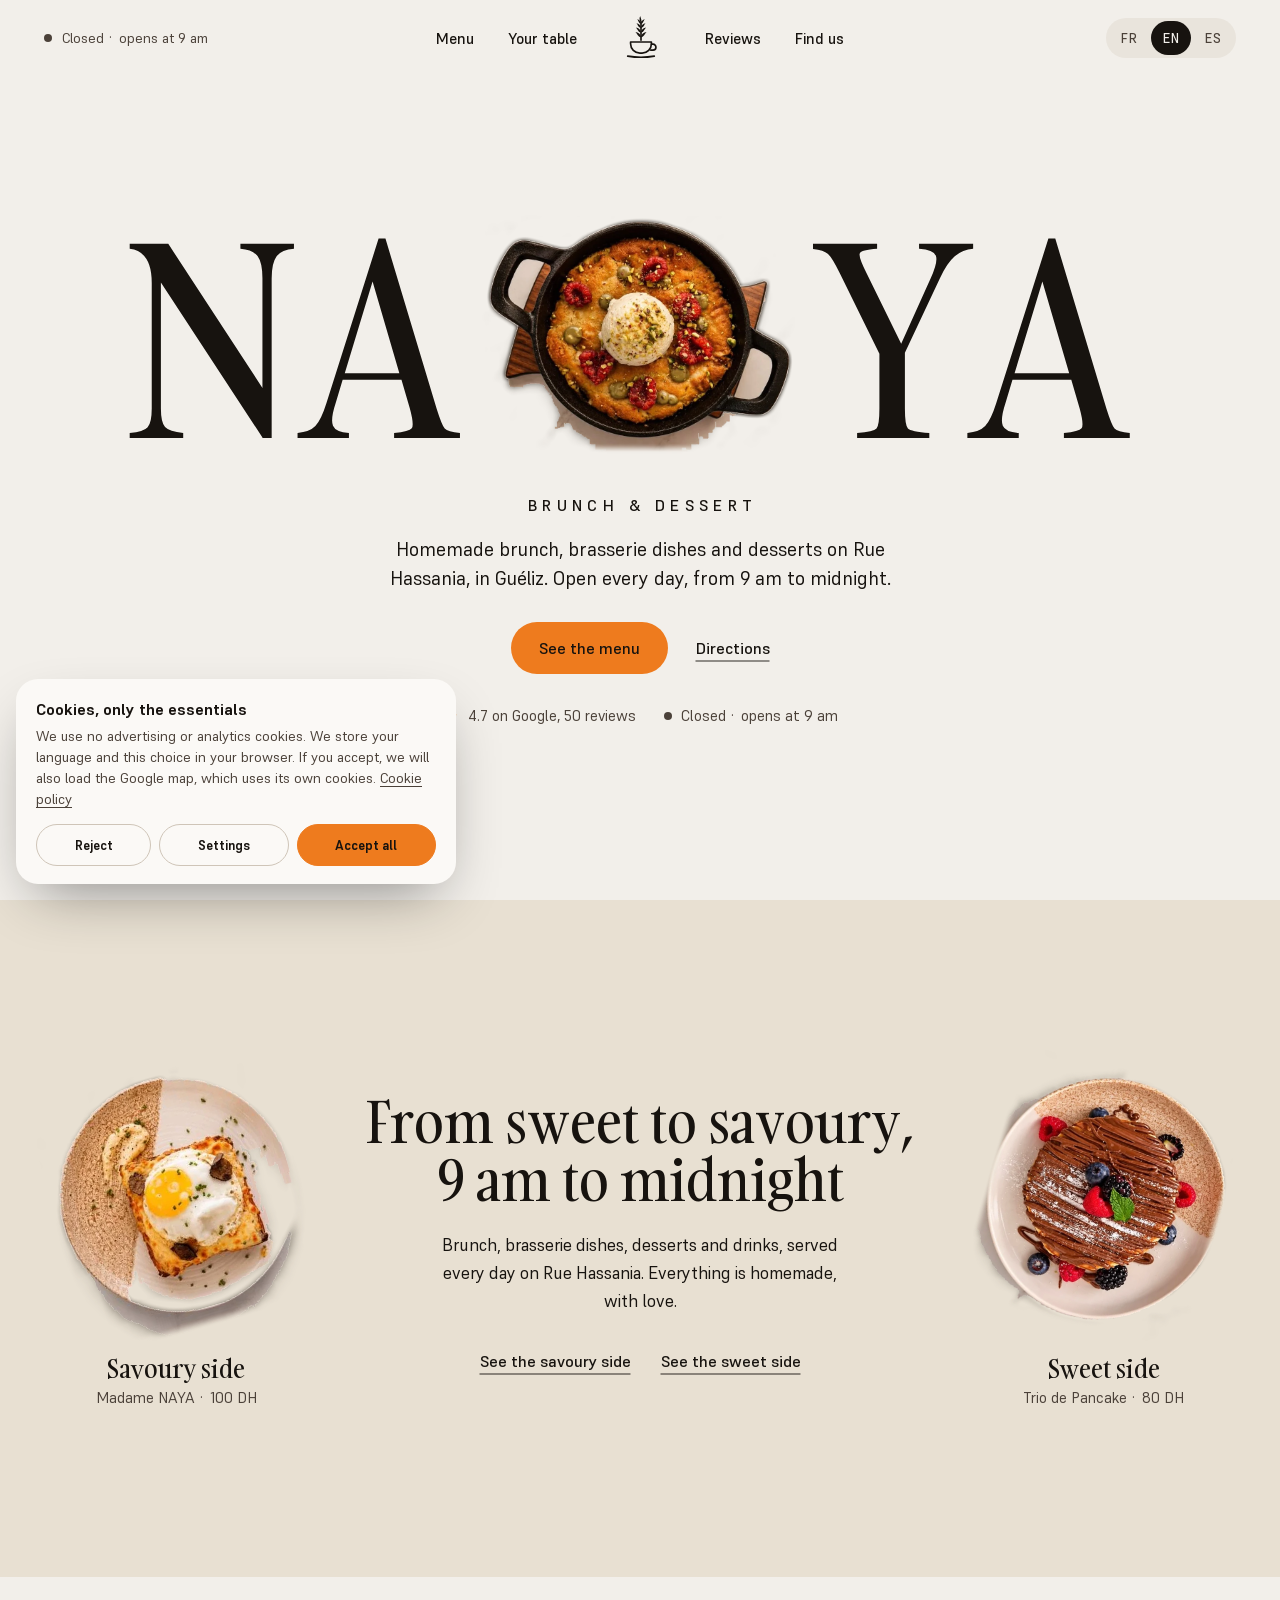
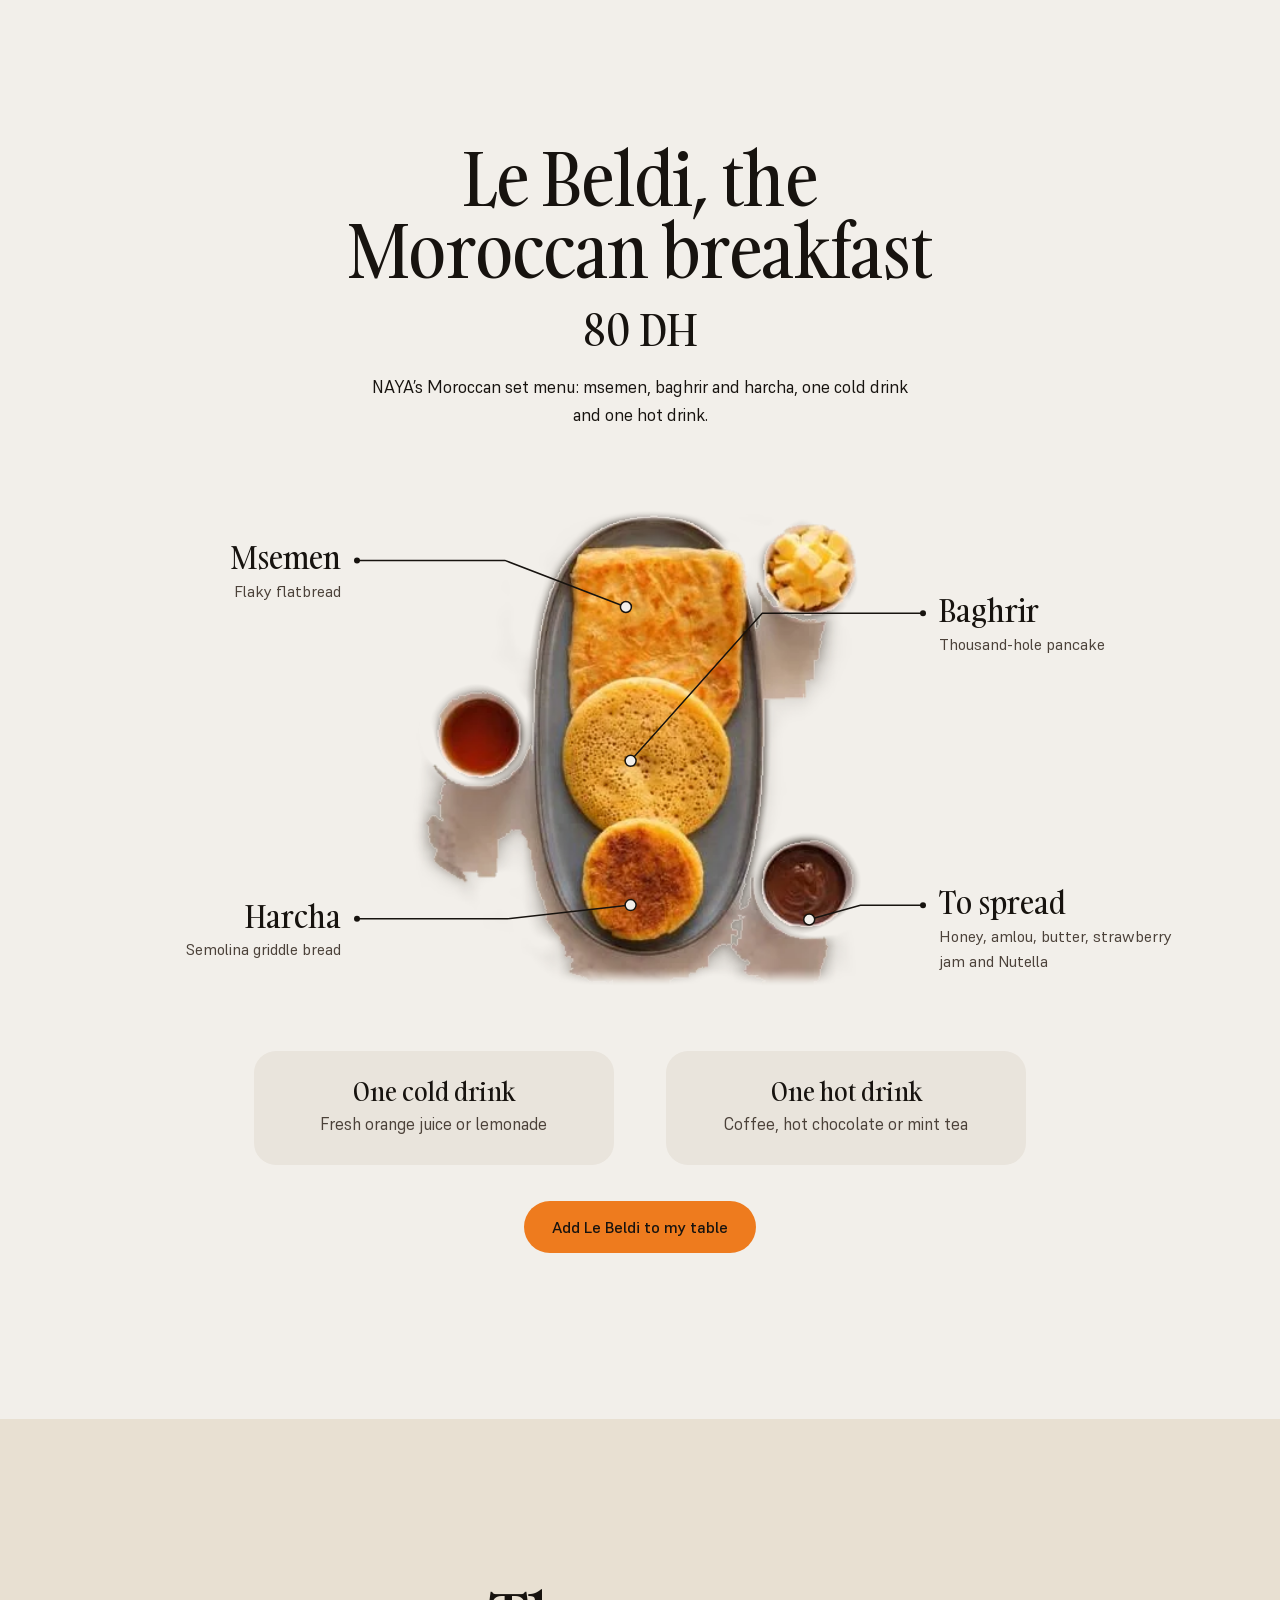
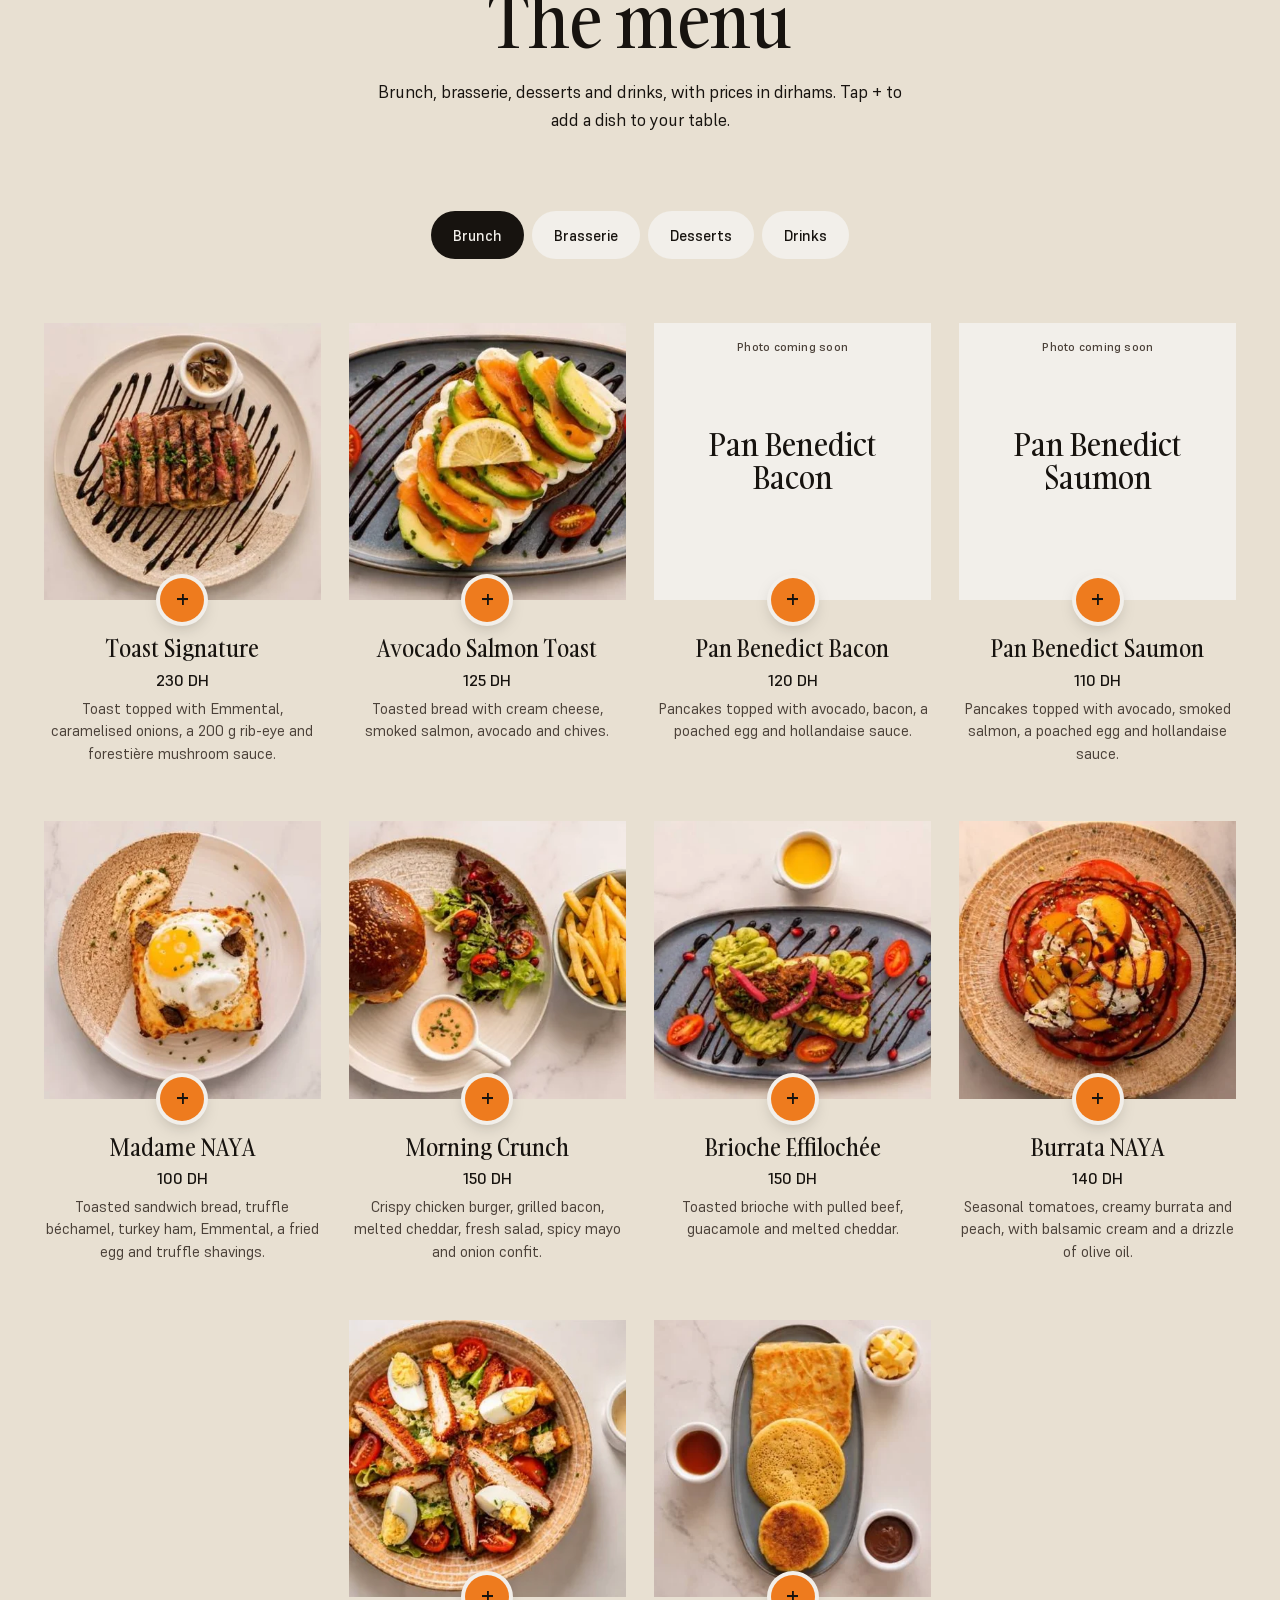
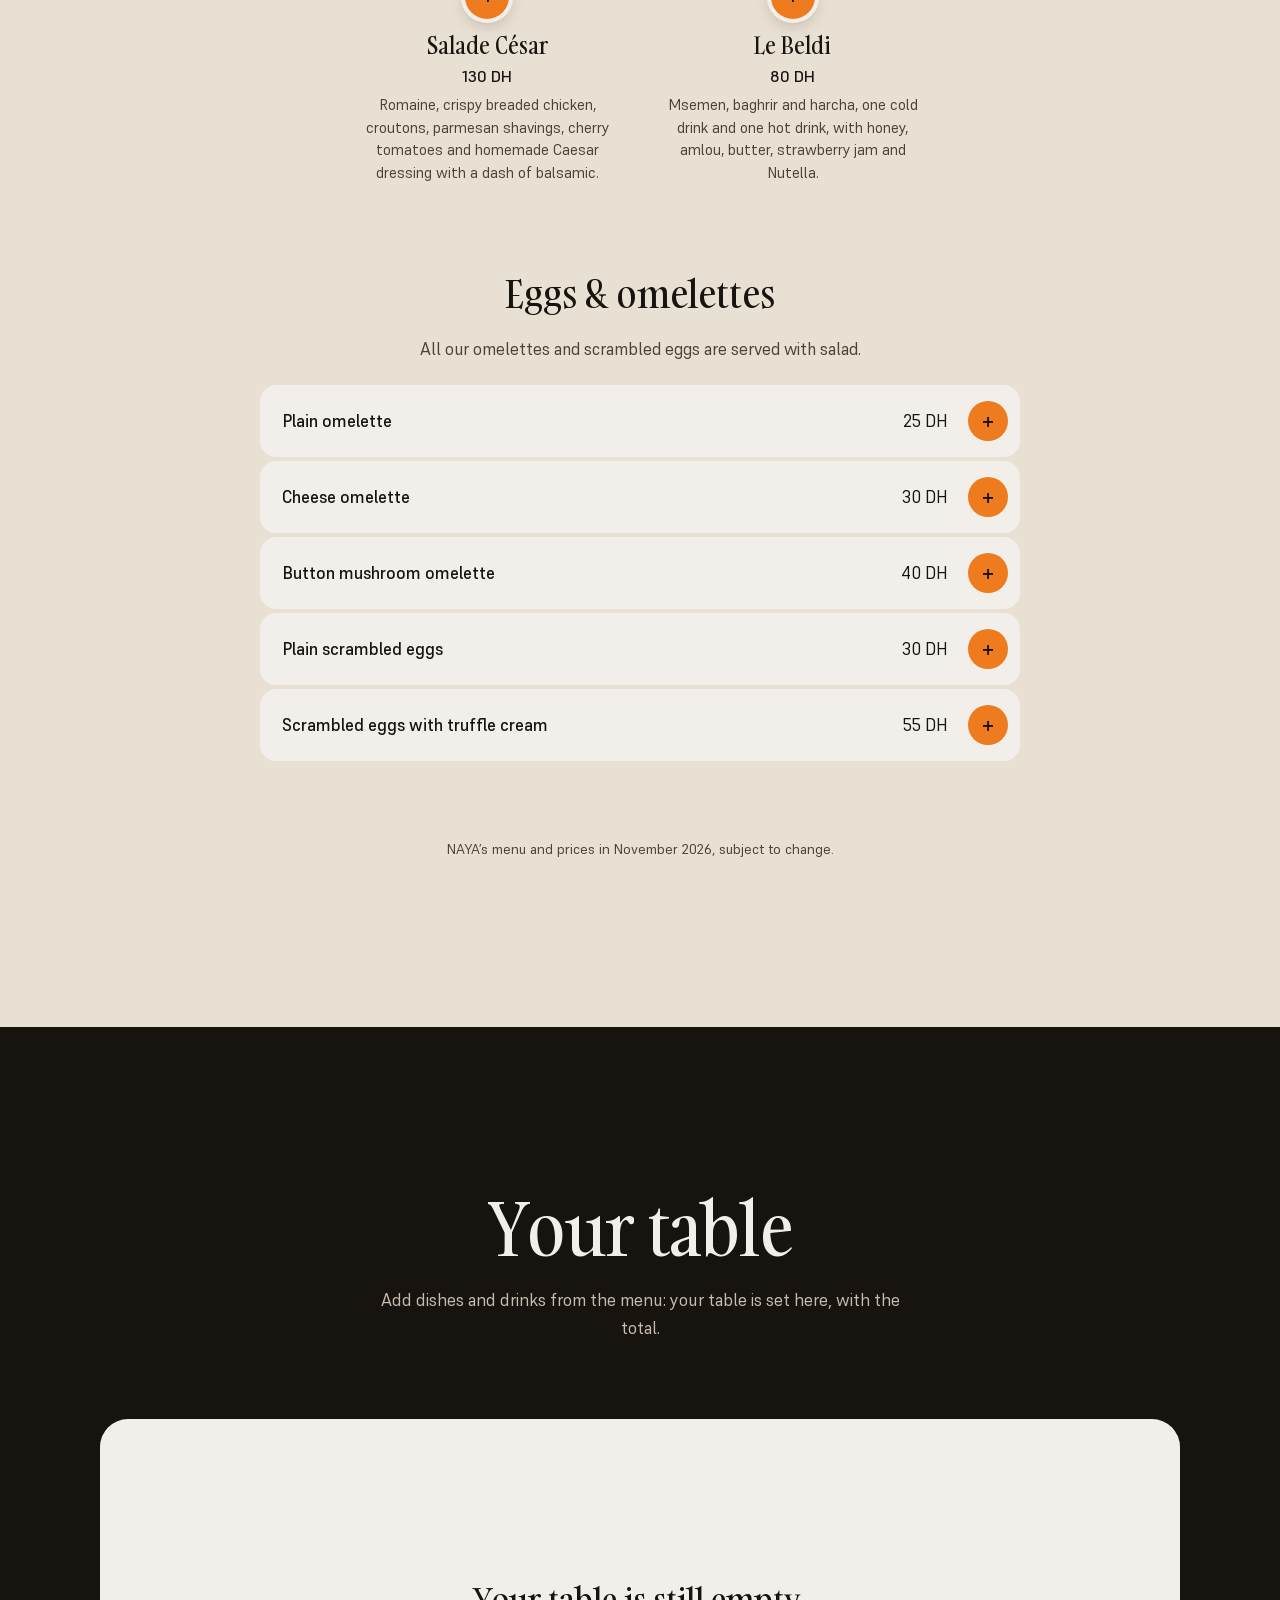
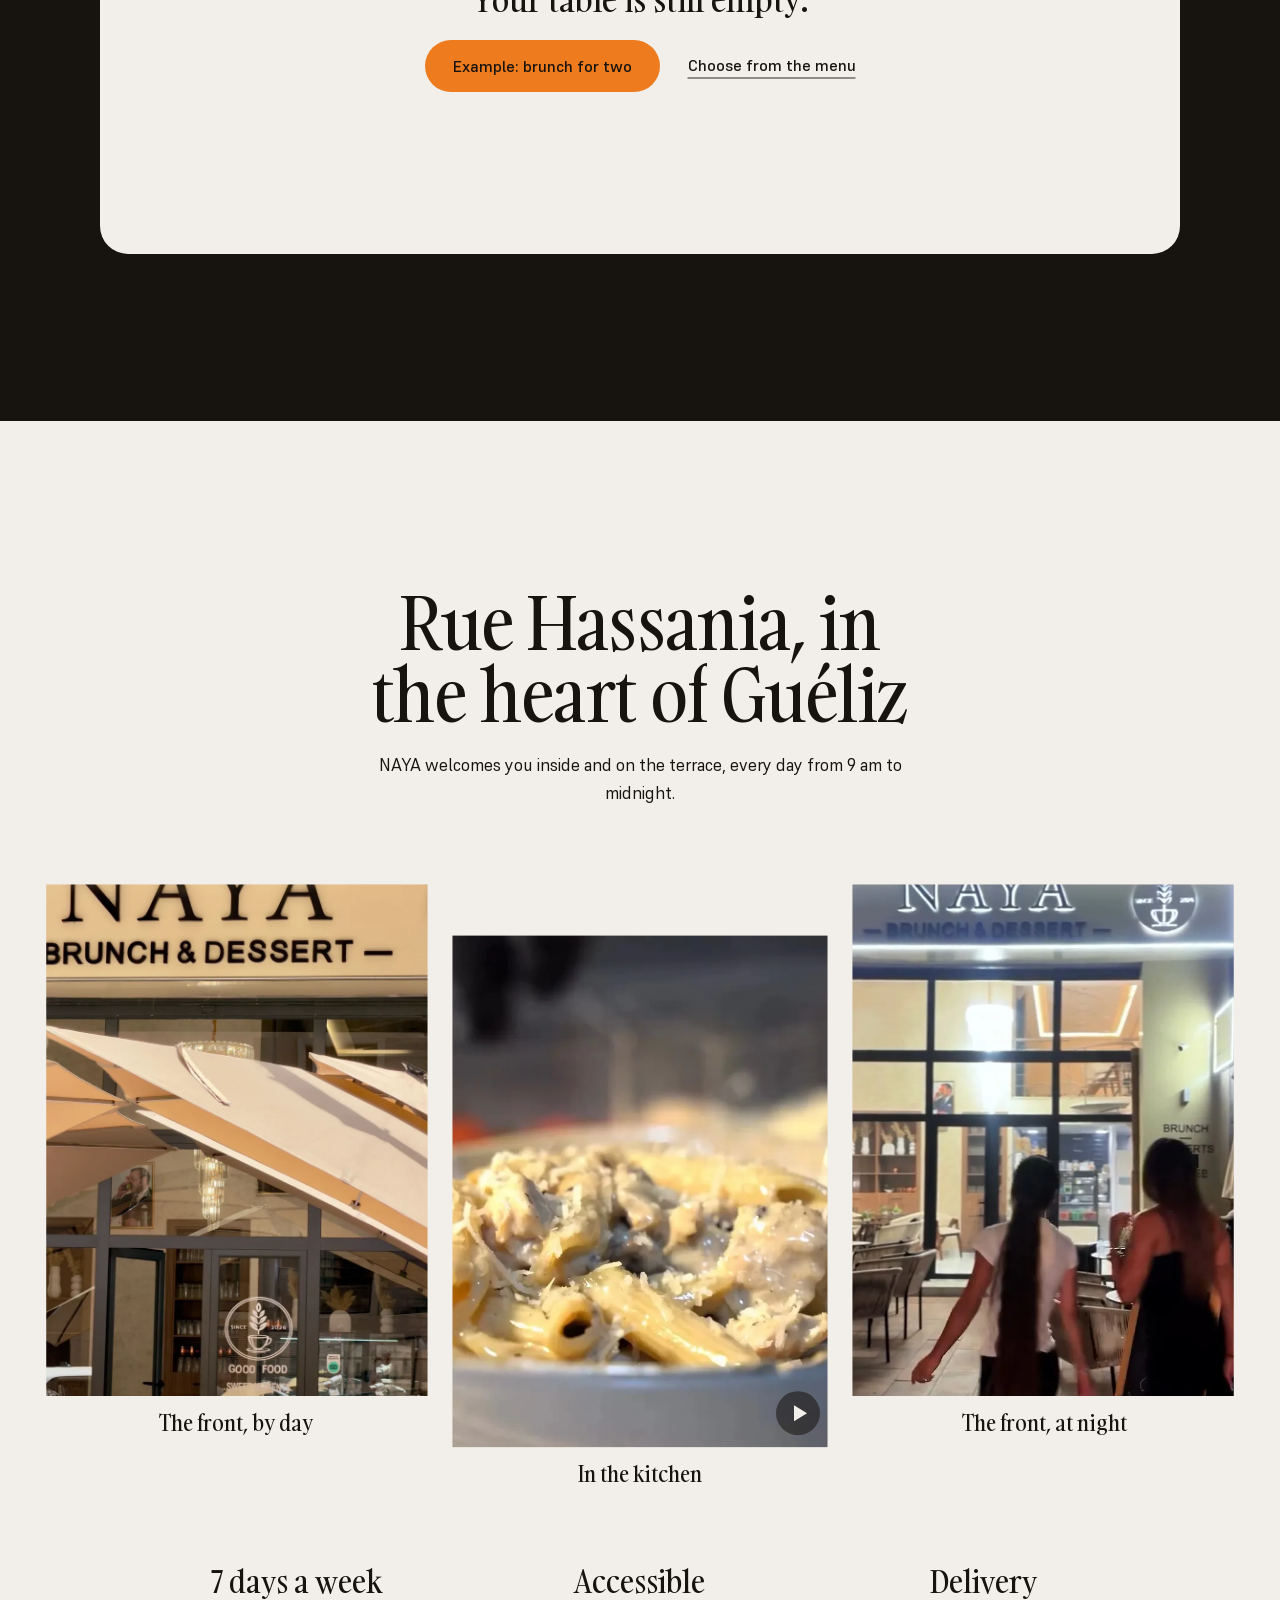
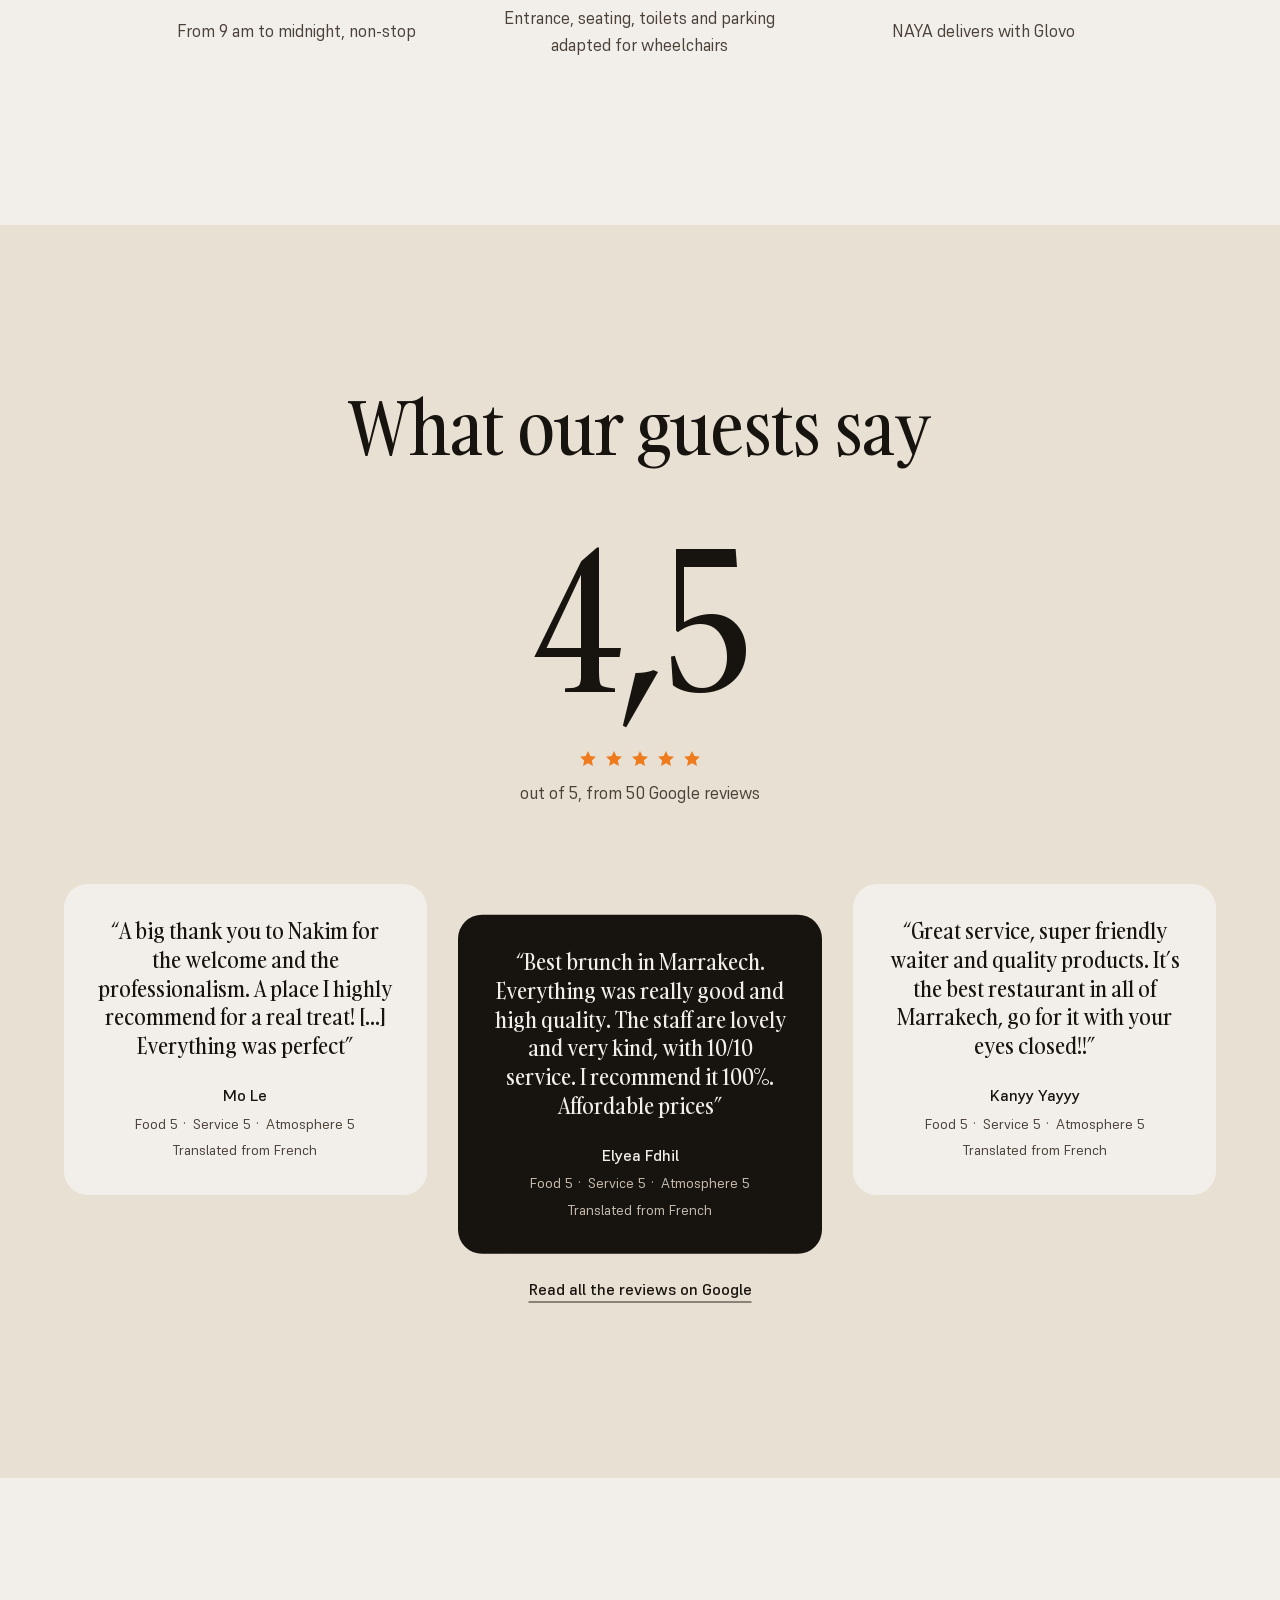
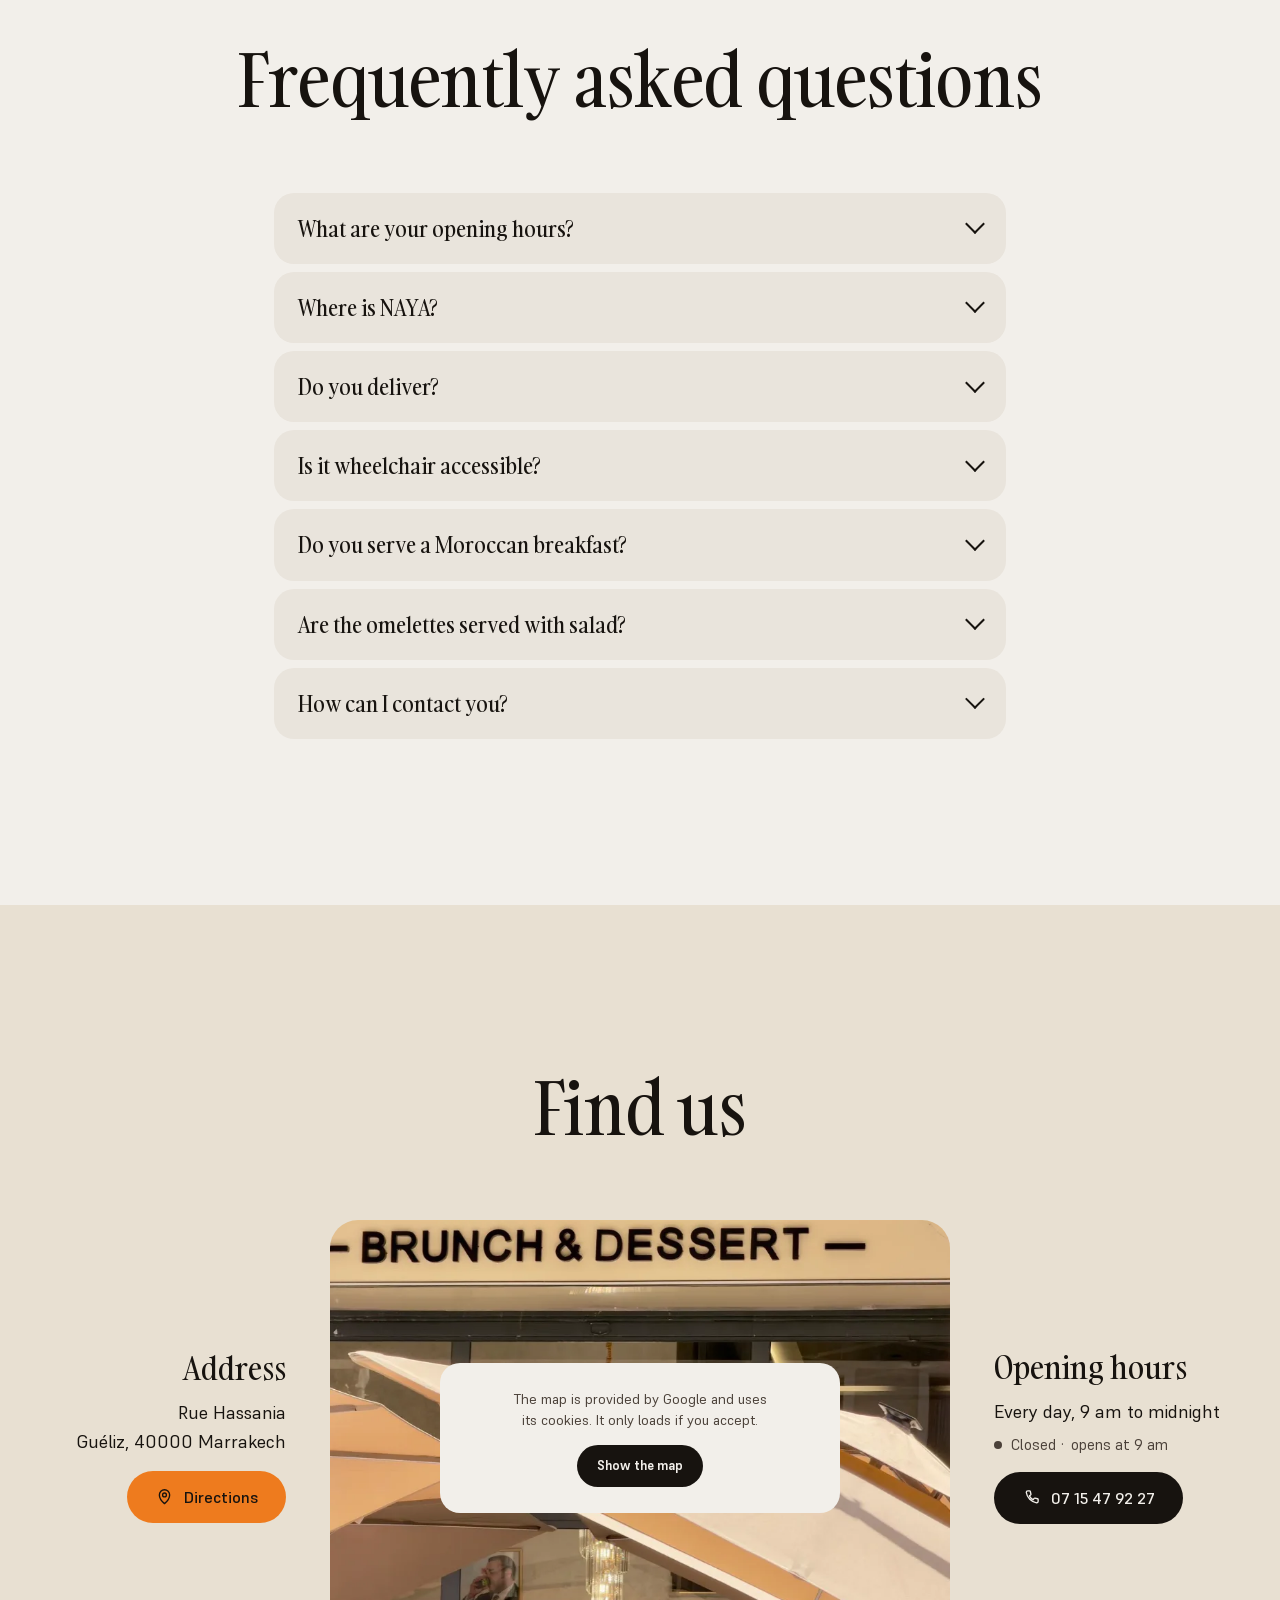
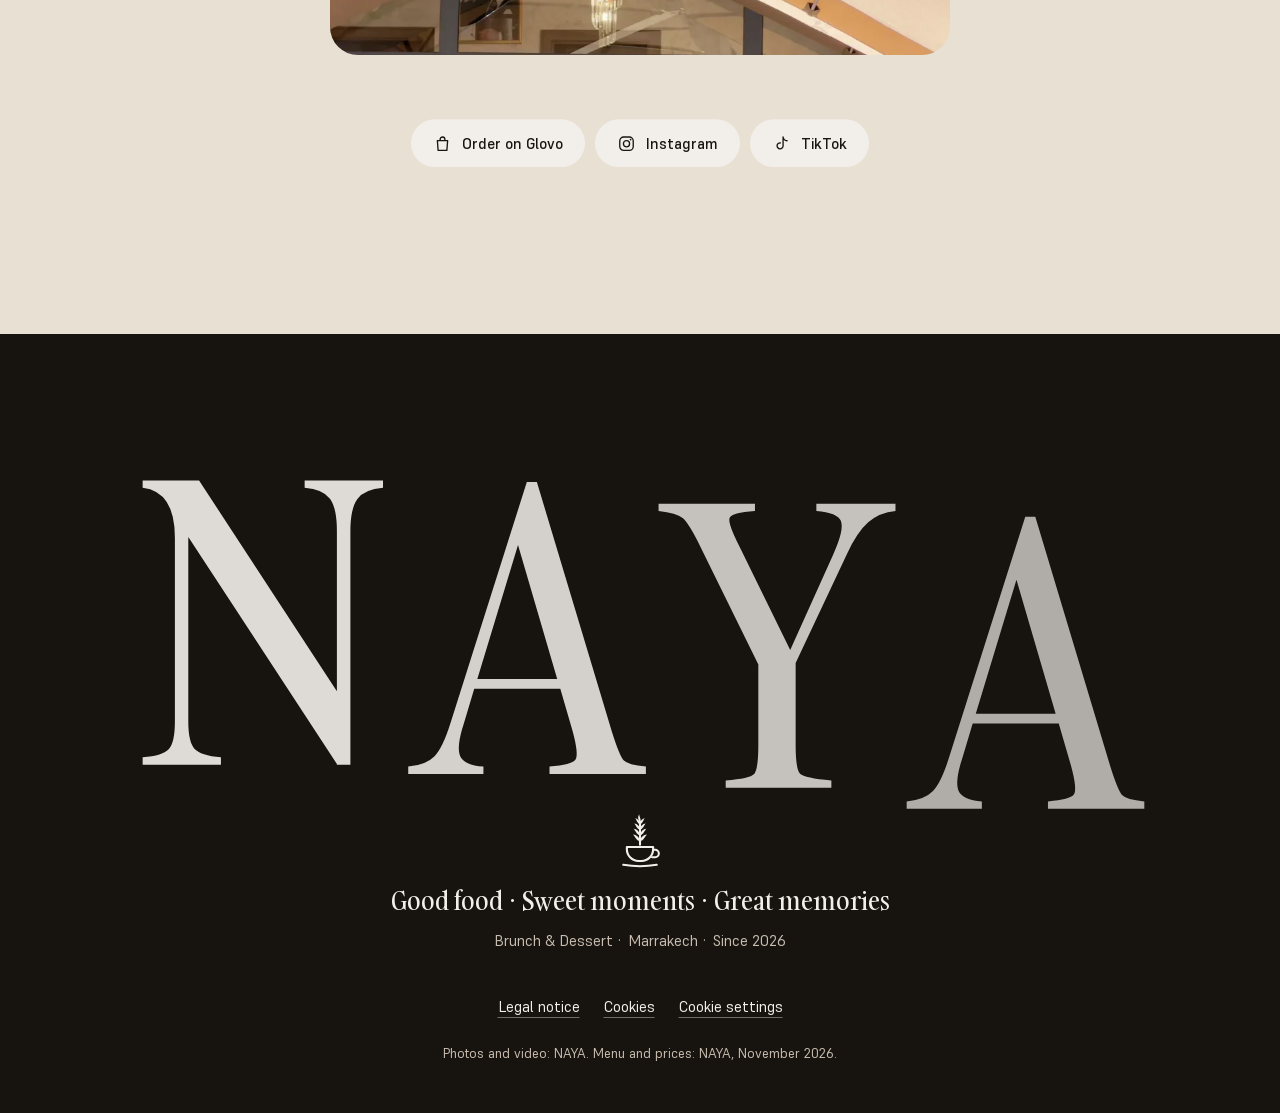
==== commit ae2d357a: "Separa la coma del 4,7 de las estrellas y acelera la entrada de la portada La portada aparece en uno" ====
--- a/index.html
+++ b/index.html
@@ -19,10 +19,10 @@
 <link rel="canonical" href="https://mariovalentinopavel.github.io/naya-marrakech/">
 <link rel="preload" href="assets/plates/hd-cookie-skillet.webp" as="image" type="image/webp">
 <link rel="preload" href="assets/fonts/gambarino-400.woff2" as="font" type="font/woff2" crossorigin>
-<script>document.documentElement.classList.add('js');if(!matchMedia('(prefers-reduced-motion: reduce)').matches){document.documentElement.classList.add('pre');setTimeout(function(){document.documentElement.classList.remove('pre')},4000)}</script>
-<link rel="stylesheet" href="css/fonts.css?v=1">
-<link rel="stylesheet" href="css/legal.css?v=1">
-<link rel="stylesheet" href="css/style.css?v=1">
+<script>document.documentElement.classList.add('js');if(!matchMedia('(prefers-reduced-motion: reduce)').matches){document.documentElement.classList.add('pre');setTimeout(function(){document.documentElement.classList.remove('pre')},1500)}</script>
+<link rel="stylesheet" href="css/fonts.css?v=2">
+<link rel="stylesheet" href="css/legal.css?v=2">
+<link rel="stylesheet" href="css/style.css?v=2">
 <script type="application/ld+json">
 {"@context":"https://schema.org","@type":"Restaurant","name":"NAYA - Brunch & Dessert Marrakech","description":"Brunch, brasserie et desserts faits maison à Guéliz","image":"https://mariovalentinopavel.github.io/naya-marrakech/assets/img/facade-jour.webp","url":"https://mariovalentinopavel.github.io/naya-marrakech/","telephone":"+212 7 15 47 92 27","address":{"@type":"PostalAddress","streetAddress":"Rue Hassania, Guéliz","postalCode":"40000","addressLocality":"Marrakech","addressCountry":"MA"},"geo":{"@type":"GeoCoordinates","latitude":31.6348099,"longitude":-8.008524},"openingHoursSpecification":[{"@type":"OpeningHoursSpecification","dayOfWeek":["Monday","Tuesday","Wednesday","Thursday","Friday","Saturday","Sunday"],"opens":"09:00","closes":"23:59"}],"servesCuisine":["Brunch","Brasserie","Desserts"],"currenciesAccepted":"MAD","hasMenu":"#carte","sameAs":["https://www.instagram.com/naya.marrakech/","https://www.tiktok.com/@naya.marrakech"]}
 </script>
@@ -297,10 +297,10 @@
 <script src="js/vendor/gsap.min.js"></script>
 <script src="js/vendor/ScrollTrigger.min.js"></script>
 <script src="js/vendor/lenis.min.js"></script>
-<script src="js/data.js?v=1"></script>
-<script src="js/lang.js?v=1"></script>
-<script src="js/i18n.js?v=1" data-site="naya"></script>
-<script src="js/consent.js?v=1" data-site="naya" data-policy="mentions-legales.html#cookies"></script>
-<script src="js/main.js?v=1"></script>
+<script src="js/data.js?v=2"></script>
+<script src="js/lang.js?v=2"></script>
+<script src="js/i18n.js?v=2" data-site="naya"></script>
+<script src="js/consent.js?v=2" data-site="naya" data-policy="mentions-legales.html#cookies"></script>
+<script src="js/main.js?v=2"></script>
 </body>
 </html>
--- a/css/style.css
+++ b/css/style.css
@@ -254,7 +254,7 @@
 
 /* opiniones */
 .score { display: grid; justify-items: center; gap: 12px; margin: 0 auto clamp(48px, 6vw, 80px); text-align: center; }
-.score-n { font: 400 clamp(110px, 15vw, 210px)/.82 var(--f-d); letter-spacing: -.02em; }
+.score-n { font: 400 clamp(110px, 15vw, 210px)/.82 var(--f-d); letter-spacing: -.02em; padding-bottom: .2em; } /* la coma baja de la línea: espacio para que no pise las estrellas */
 .score-t { display: grid; justify-items: center; gap: 10px; color: var(--ink-2); }
 .stars { display: flex; gap: 4px; color: var(--acc); }
 .stars svg { width: 22px; height: 22px; }
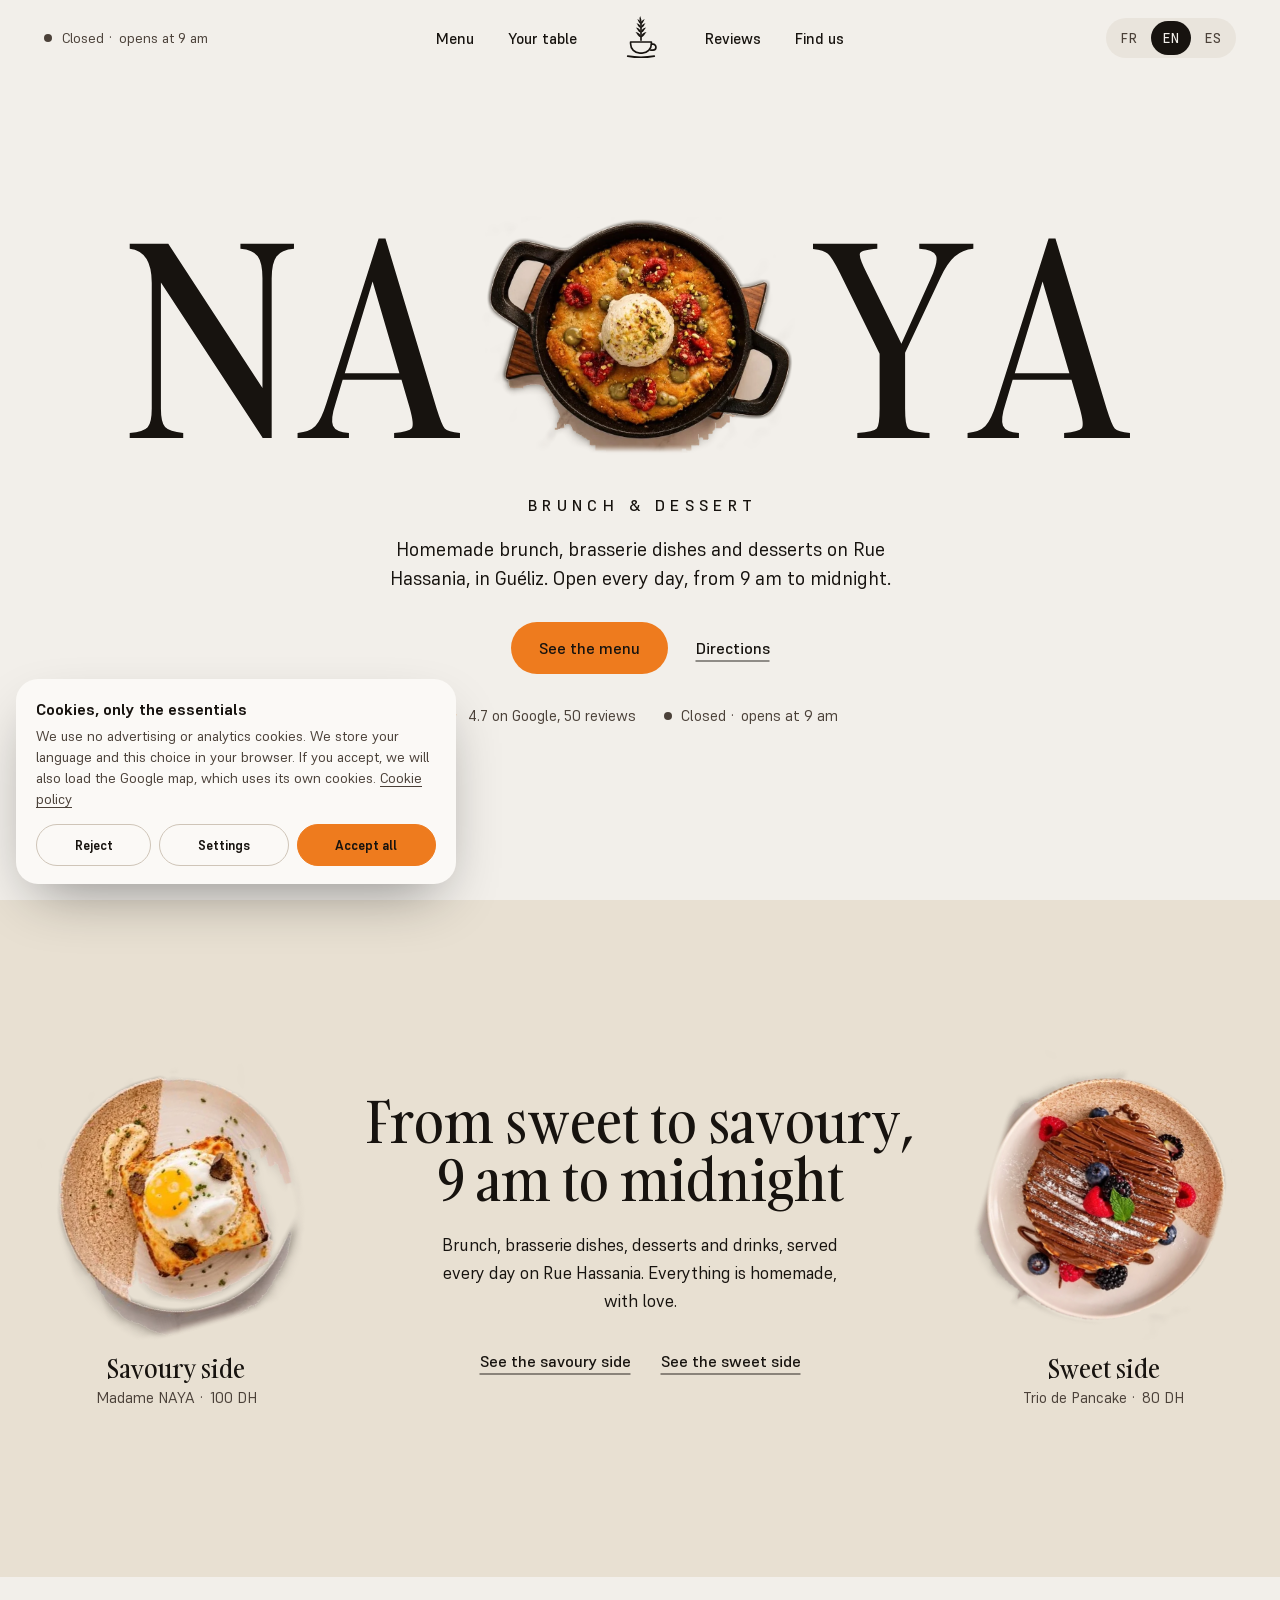
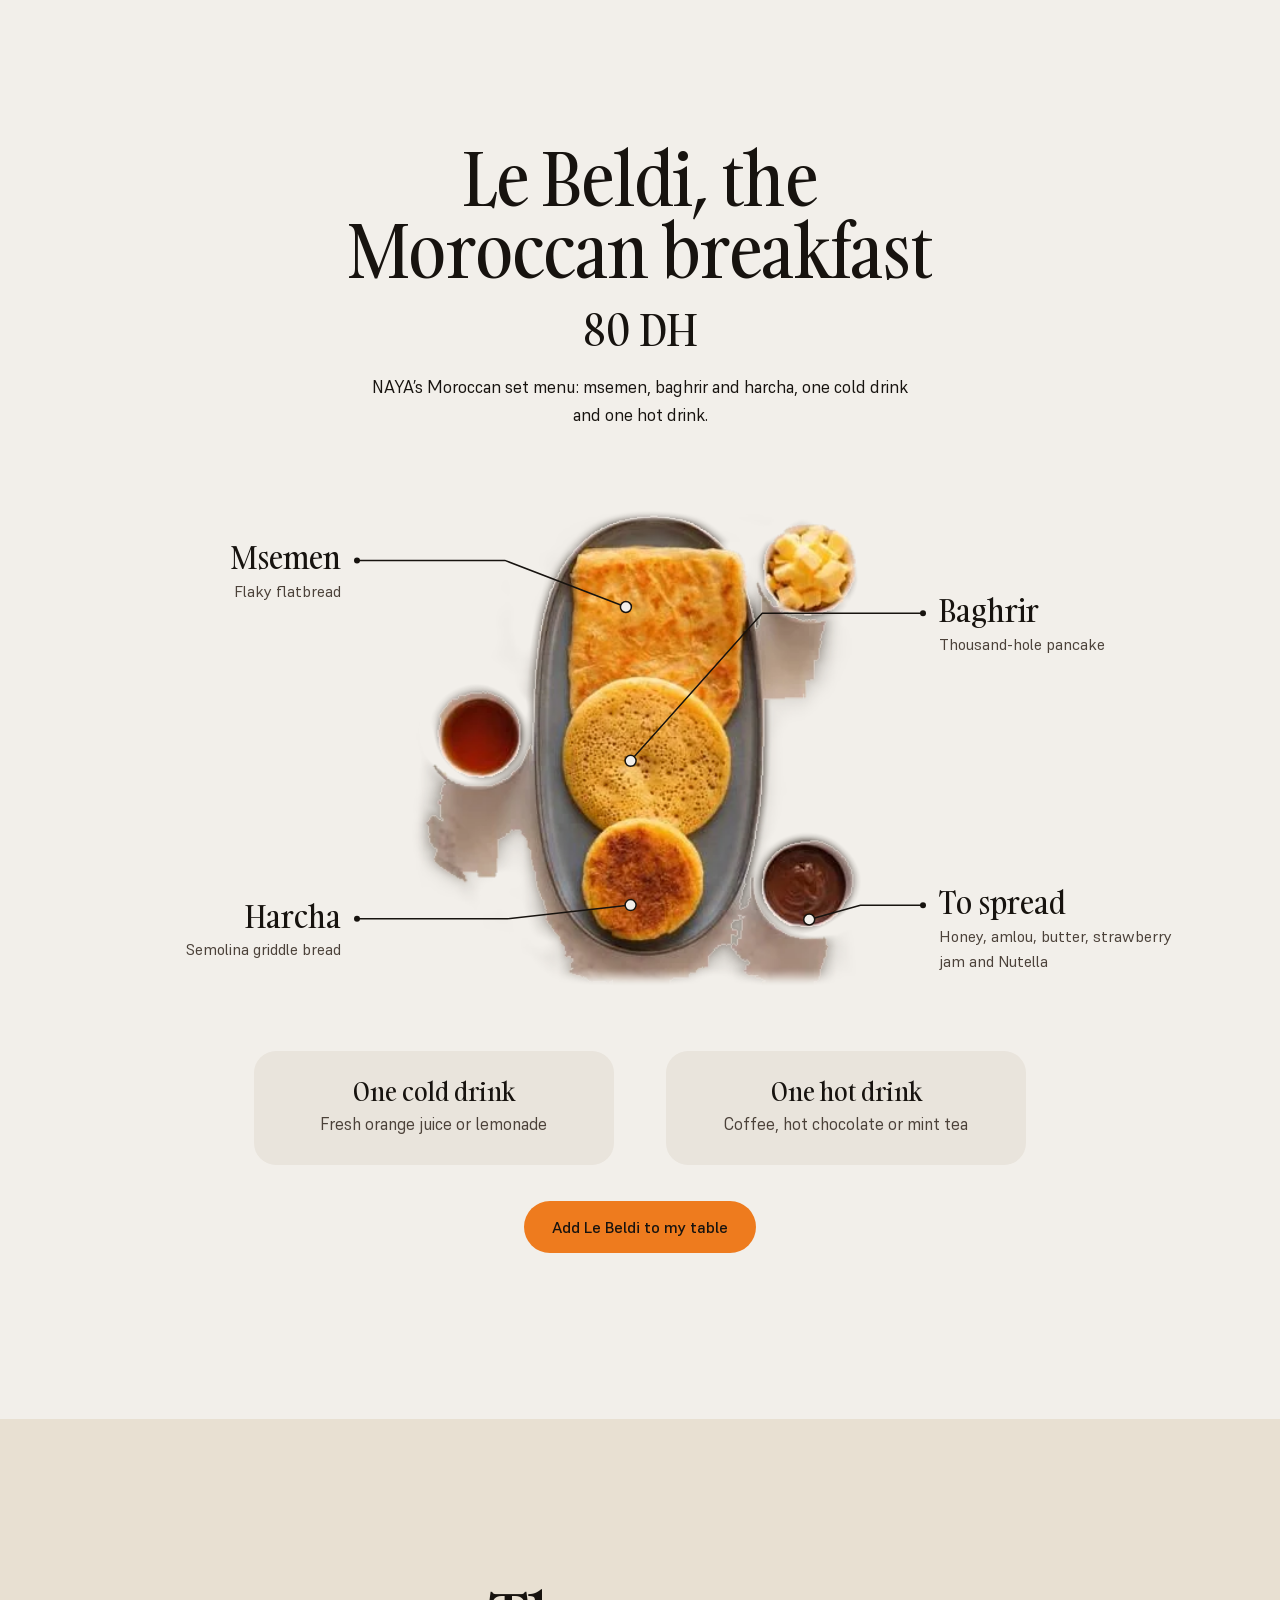
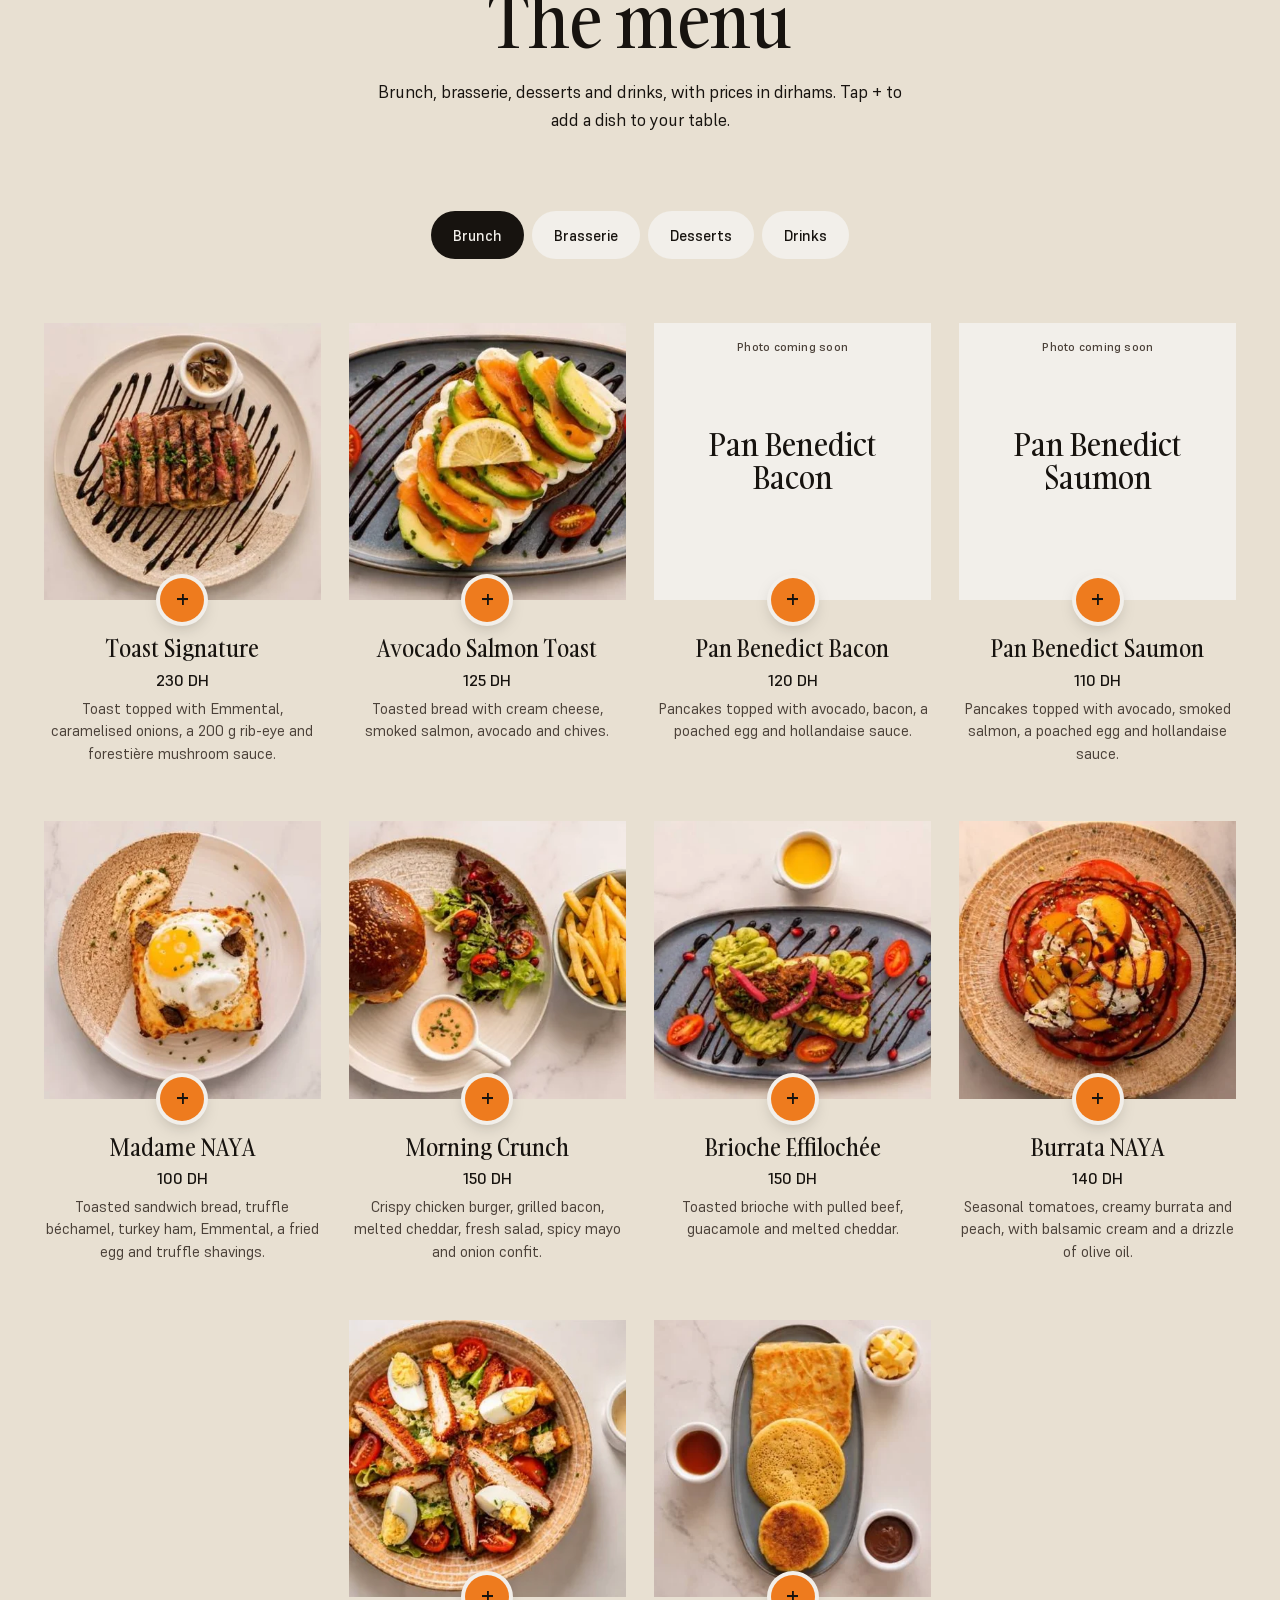
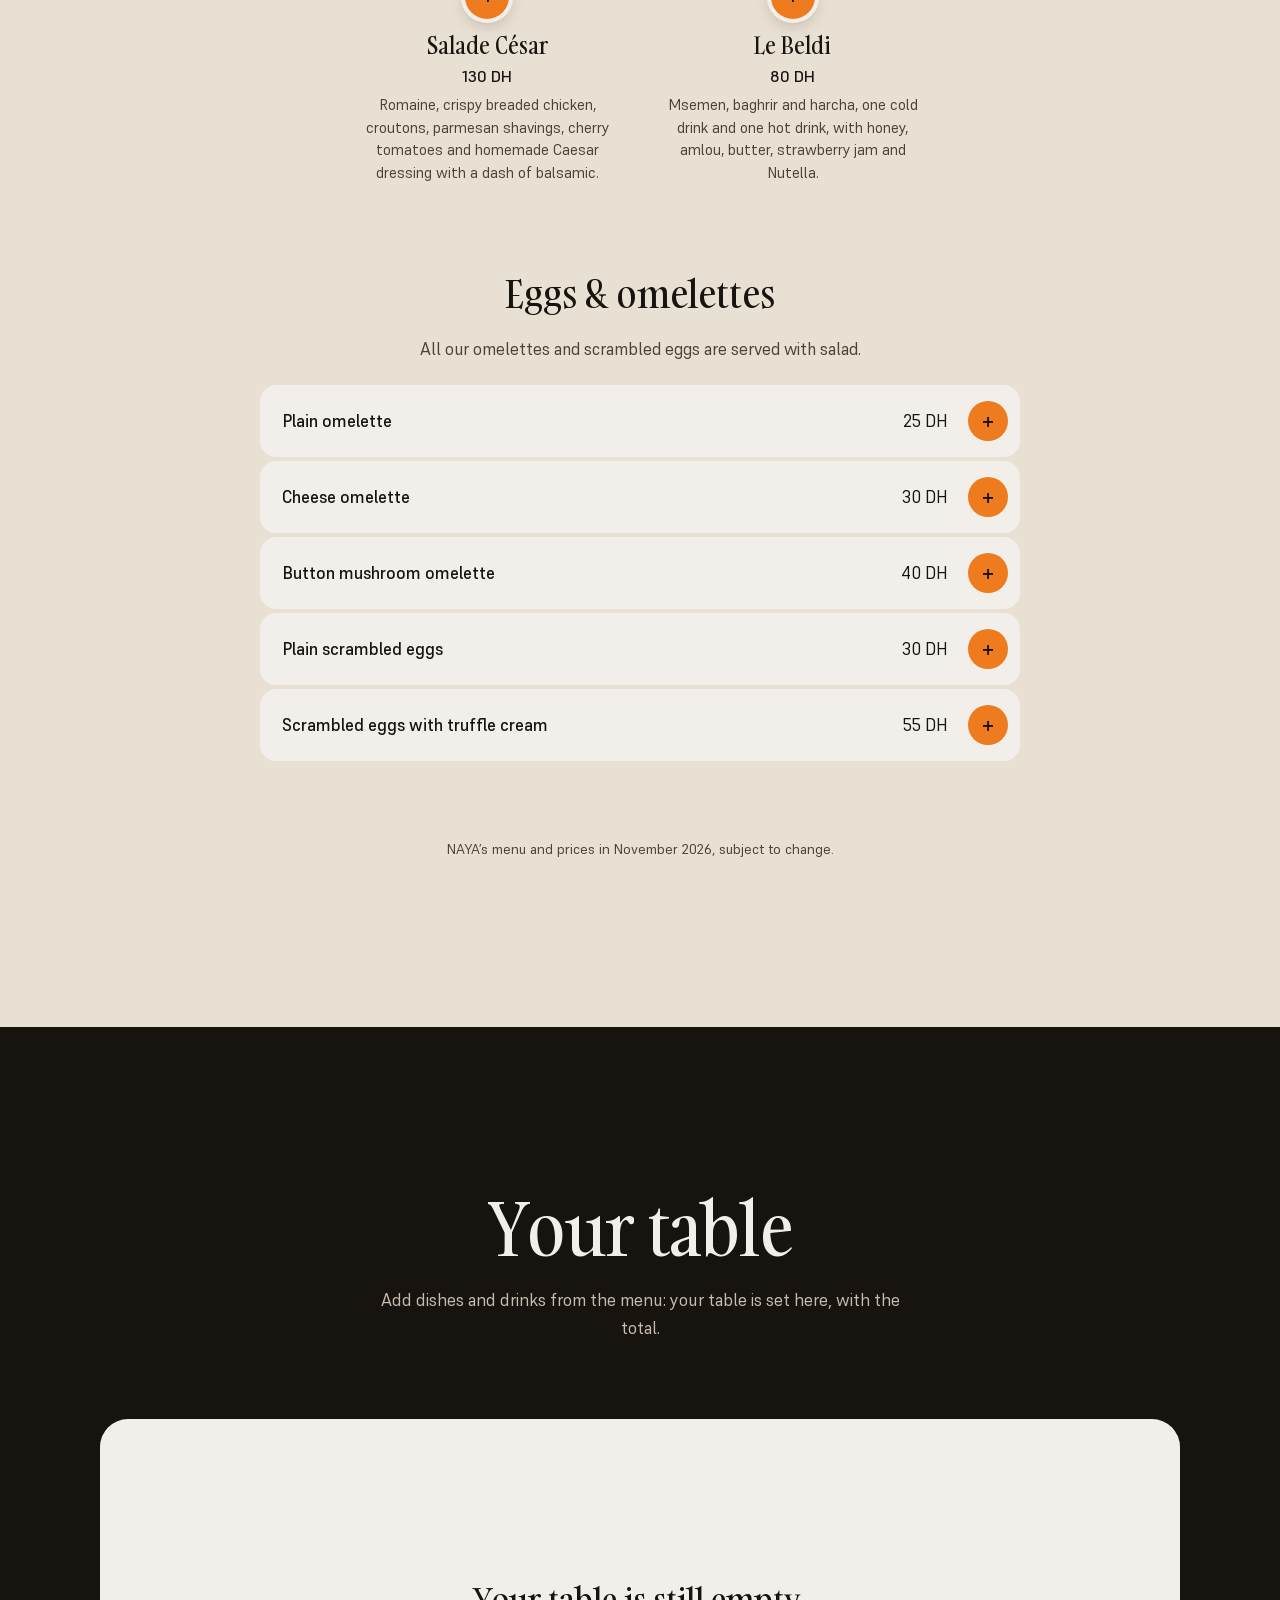
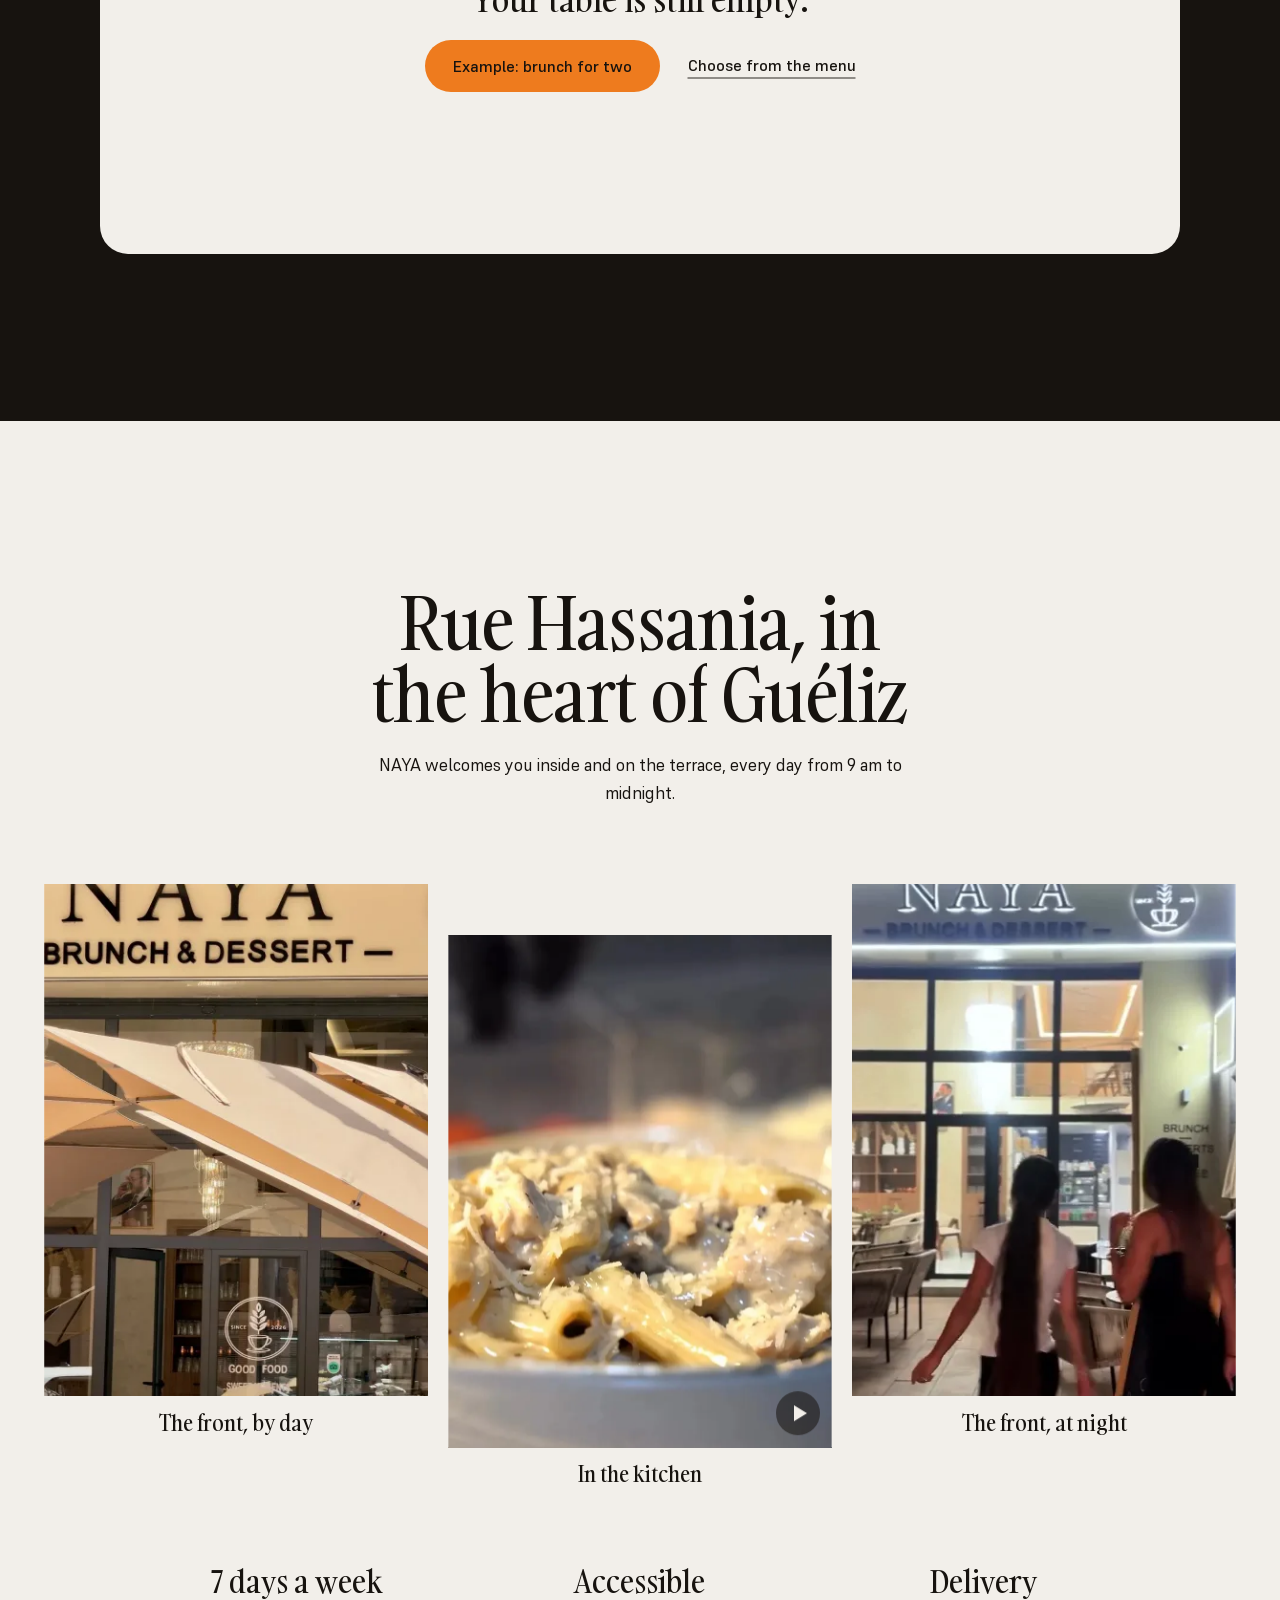
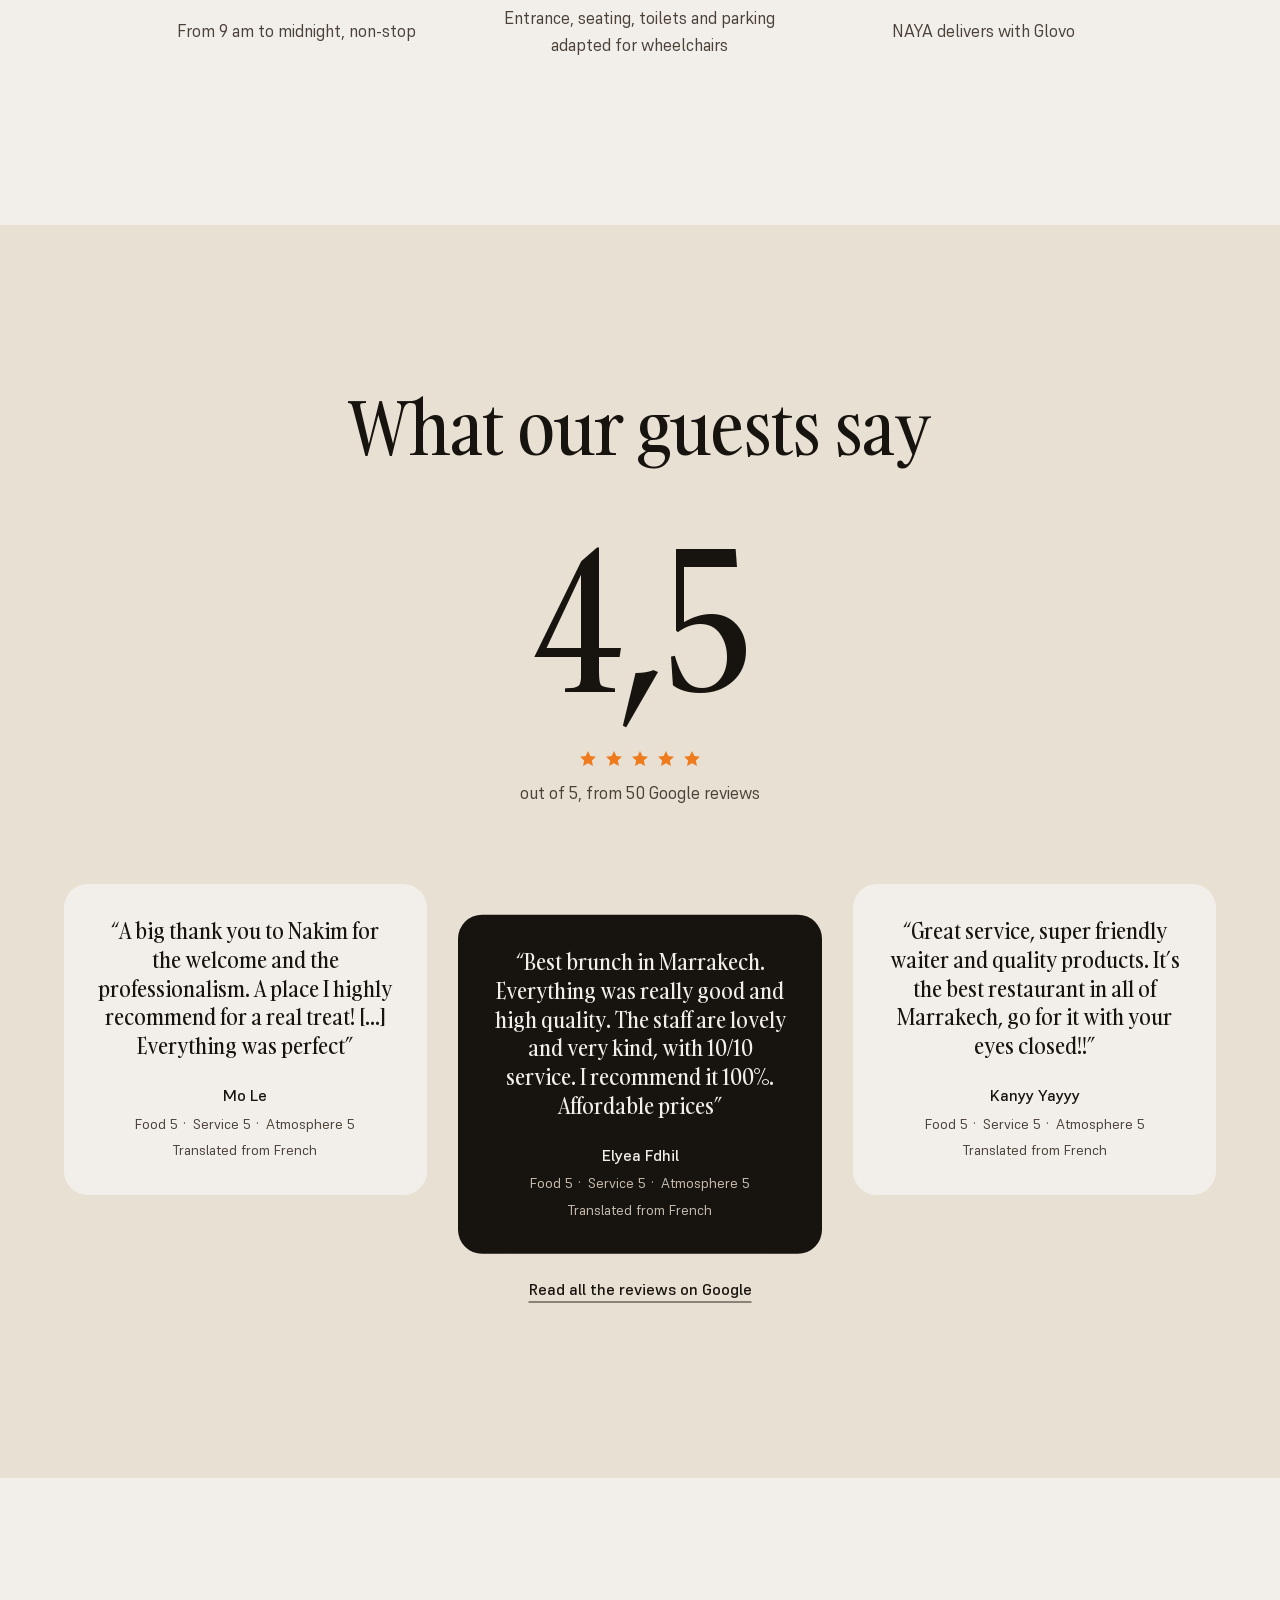
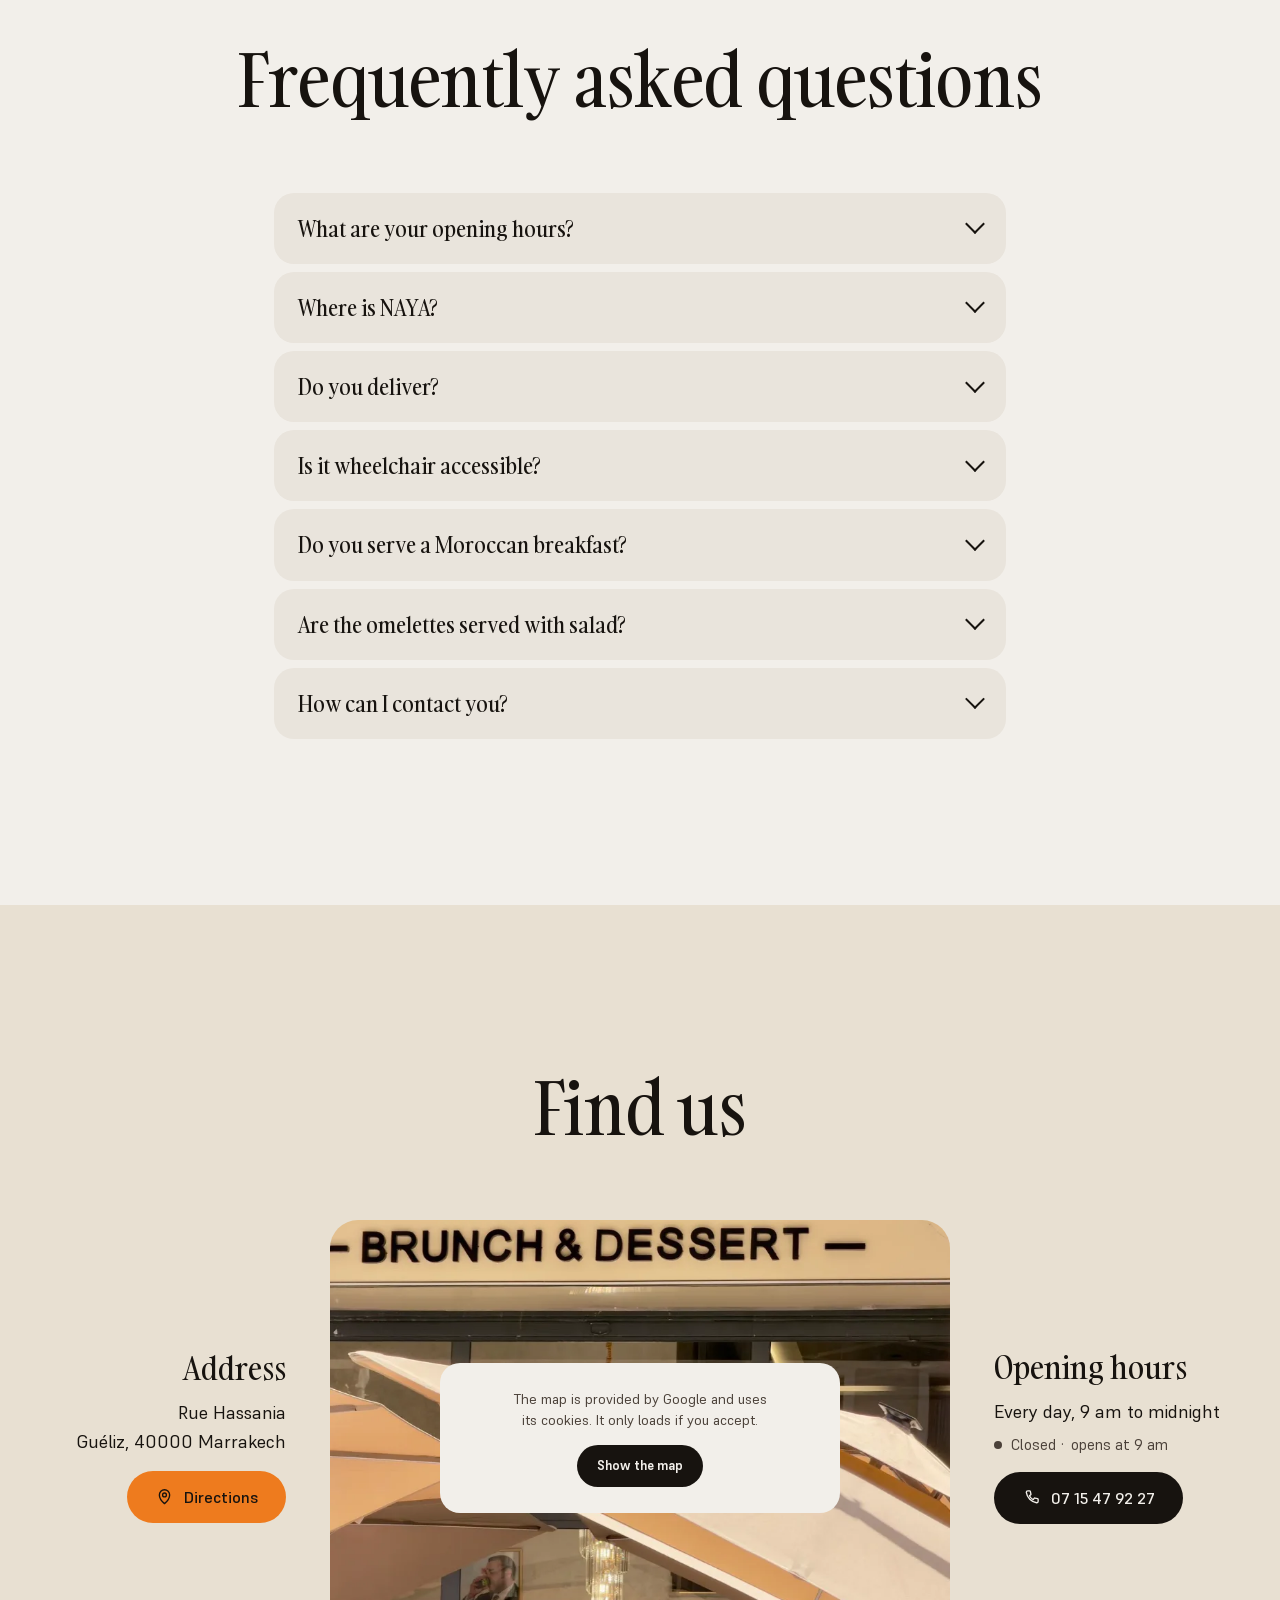
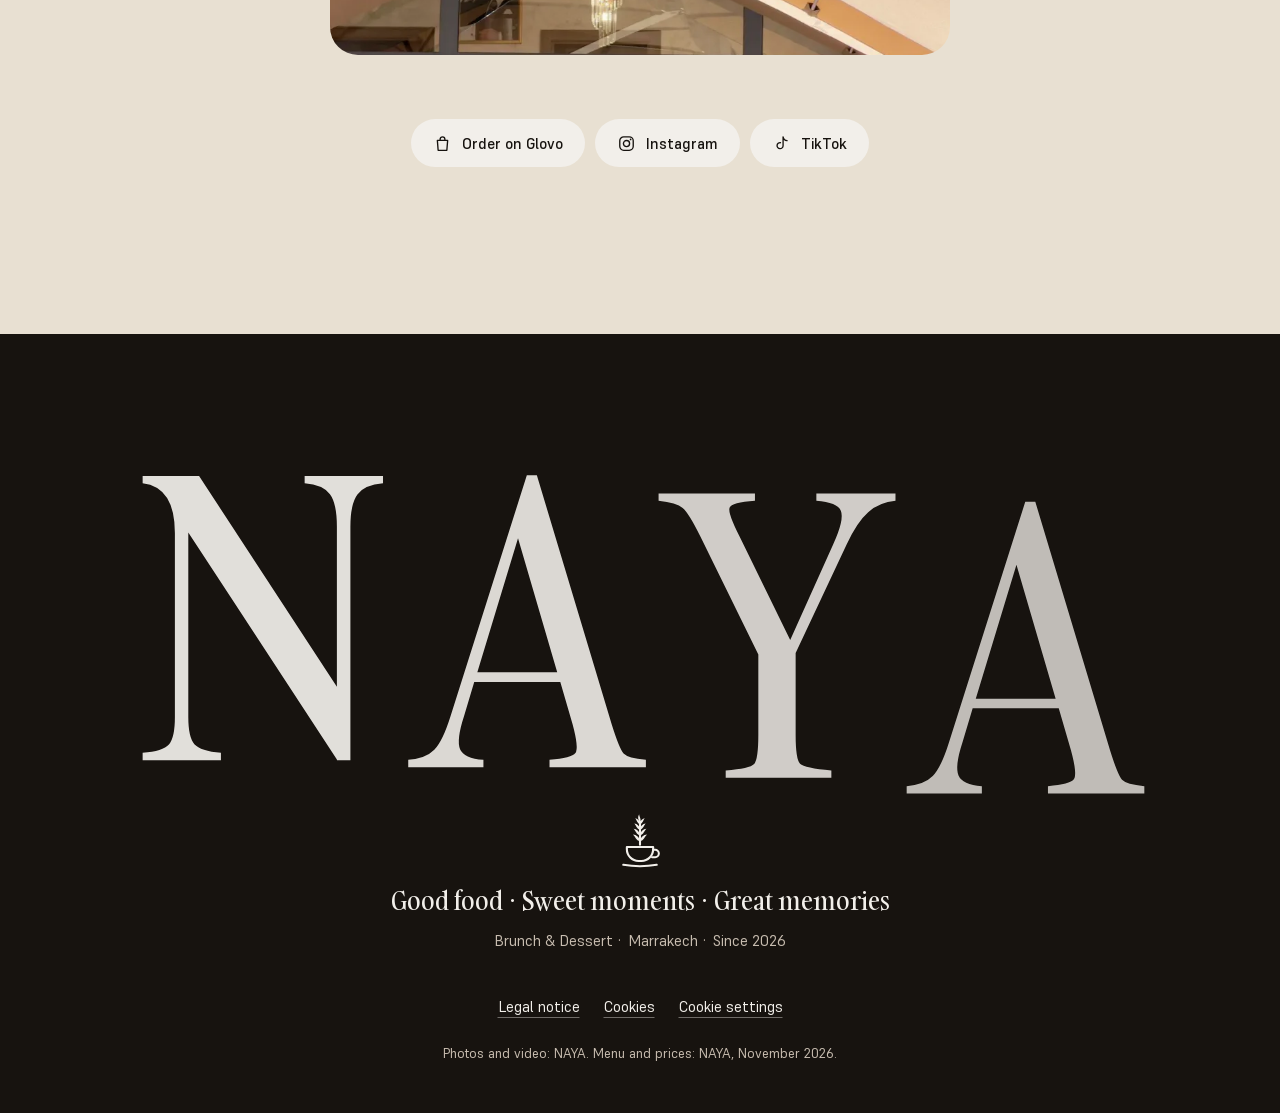
==== commit f6173fc9: "Optimiza la fluidez del scroll y la carga de imágenes - Capas propias (will-change) para el nombre, " ====
--- a/index.html
+++ b/index.html
@@ -20,9 +20,9 @@
 <link rel="preload" href="assets/plates/hd-cookie-skillet.webp" as="image" type="image/webp">
 <link rel="preload" href="assets/fonts/gambarino-400.woff2" as="font" type="font/woff2" crossorigin>
 <script>document.documentElement.classList.add('js');if(!matchMedia('(prefers-reduced-motion: reduce)').matches){document.documentElement.classList.add('pre');setTimeout(function(){document.documentElement.classList.remove('pre')},1500)}</script>
-<link rel="stylesheet" href="css/fonts.css?v=2">
-<link rel="stylesheet" href="css/legal.css?v=2">
-<link rel="stylesheet" href="css/style.css?v=2">
+<link rel="stylesheet" href="css/fonts.css?v=3">
+<link rel="stylesheet" href="css/legal.css?v=3">
+<link rel="stylesheet" href="css/style.css?v=3">
 <script type="application/ld+json">
 {"@context":"https://schema.org","@type":"Restaurant","name":"NAYA - Brunch & Dessert Marrakech","description":"Brunch, brasserie et desserts faits maison à Guéliz","image":"https://mariovalentinopavel.github.io/naya-marrakech/assets/img/facade-jour.webp","url":"https://mariovalentinopavel.github.io/naya-marrakech/","telephone":"+212 7 15 47 92 27","address":{"@type":"PostalAddress","streetAddress":"Rue Hassania, Guéliz","postalCode":"40000","addressLocality":"Marrakech","addressCountry":"MA"},"geo":{"@type":"GeoCoordinates","latitude":31.6348099,"longitude":-8.008524},"openingHoursSpecification":[{"@type":"OpeningHoursSpecification","dayOfWeek":["Monday","Tuesday","Wednesday","Thursday","Friday","Saturday","Sunday"],"opens":"09:00","closes":"23:59"}],"servesCuisine":["Brunch","Brasserie","Desserts"],"currenciesAccepted":"MAD","hasMenu":"#carte","sameAs":["https://www.instagram.com/naya.marrakech/","https://www.tiktok.com/@naya.marrakech"]}
 </script>
@@ -109,7 +109,7 @@
 
 <section class="duo field" id="cotes" aria-labelledby="duo-h">
   <figure class="duo-plate duo-l" data-up>
-    <a href="#carte" data-tab="brunch" class="duo-a"><img src="assets/plates/madame-naya.webp" alt="Madame NAYA, vue du dessus" data-i18n-attr="alt:altMadame" width="385" height="400" loading="lazy"></a>
+    <a href="#carte" data-tab="brunch" class="duo-a"><img src="assets/plates/madame-naya.webp" alt="Madame NAYA, vue du dessus" data-i18n-attr="alt:altMadame" width="385" height="400" loading="lazy" decoding="async"></a>
     <figcaption><b data-i18n="sideSale">Côté salé</b><span>Madame NAYA · 100 DH</span></figcaption>
   </figure>
   <div class="duo-txt">
@@ -118,7 +118,7 @@
     <p class="duo-links" data-up><a class="link-u" href="#carte" data-tab="brunch" data-i18n="duoL">Voir le côté salé</a><a class="link-u" href="#carte" data-tab="desserts" data-i18n="duoR">Voir le côté sucré</a></p>
   </div>
   <figure class="duo-plate duo-r" data-up>
-    <a href="#carte" data-tab="desserts" class="duo-a"><img src="assets/plates/hd-trio-pancake.webp" alt="Trio de Pancake, vu du dessus" data-i18n-attr="alt:altTrio" width="700" height="787" loading="lazy"></a>
+    <a href="#carte" data-tab="desserts" class="duo-a"><img src="assets/plates/hd-trio-pancake.webp" alt="Trio de Pancake, vu du dessus" data-i18n-attr="alt:altTrio" width="700" height="787" loading="lazy" decoding="async"></a>
     <figcaption><b data-i18n="sideSucre">Côté sucré</b><span>Trio de Pancake · 80 DH</span></figcaption>
   </figure>
 </section>
@@ -135,7 +135,7 @@
       <li class="pt pt-1" data-to="0.47,0.21"><b>Msemen</b><span data-i18n="msemenD">Crêpe feuilletée</span></li>
       <li class="pt pt-3" data-to="0.48,0.83"><b>Harcha</b><span data-i18n="harchaD">Galette de semoule</span></li>
     </ul>
-    <figure class="beldi-plate"><img src="assets/plates/le-beldi.webp" alt="Le Beldi vu du dessus : msemen, baghrir, harcha et petits pots" data-i18n-attr="alt:altBeldi" width="391" height="400" loading="lazy"></figure>
+    <figure class="beldi-plate"><img src="assets/plates/le-beldi.webp" alt="Le Beldi vu du dessus : msemen, baghrir, harcha et petits pots" data-i18n-attr="alt:altBeldi" width="391" height="400" loading="lazy" decoding="async"></figure>
     <ul class="beldi-col beldi-r">
       <li class="pt pt-2" data-to="0.48,0.53"><b>Baghrir</b><span data-i18n="baghrirD">Crêpe aux mille trous</span></li>
       <li class="pt pt-4" data-to="0.86,0.86"><b data-i18n="spreadH">À tartiner</b><span data-i18n="spreadD">Miel, amlou, beurre, confiture de fraise et Nutella</span></li>
@@ -198,9 +198,9 @@
     <p data-up data-i18n="lieuP">NAYA vous accueille en salle et en terrasse, tous les jours de 9 h à minuit.</p>
   </header>
   <div class="tri">
-    <figure class="tri-f tri-l"><div class="tri-m" data-img><img src="assets/img/facade-jour.webp" alt="La façade de NAYA le jour, avec l’enseigne et les parasols" data-i18n-attr="alt:altDay" width="900" height="1200" loading="lazy"></div><figcaption data-i18n="capDay">La façade, le jour</figcaption></figure>
+    <figure class="tri-f tri-l"><div class="tri-m" data-img><img src="assets/img/facade-jour.webp" srcset="assets/img/facade-jour-450.webp 450w, assets/img/facade-jour.webp 900w" sizes="(max-width: 760px) 50vw, 33vw" alt="La façade de NAYA le jour, avec l’enseigne et les parasols" data-i18n-attr="alt:altDay" width="900" height="1200" loading="lazy" decoding="async"></div><figcaption data-i18n="capDay">La façade, le jour</figcaption></figure>
     <figure class="tri-f tri-c"><div class="tri-m" data-img><video class="js-vid" src="assets/vid/cuisine.mp4" poster="assets/img/cuisine.webp" muted loop playsinline preload="none" aria-label="En cuisine chez NAYA" data-i18n-attr="aria-label:capKitchen"></video><button class="vid-btn js-vid-btn" type="button" aria-pressed="false" aria-label="Mettre la vidéo en pause" data-i18n-attr="aria-label:vidPause"><span aria-hidden="true"></span></button></div><figcaption data-i18n="capKitchen">En cuisine</figcaption></figure>
-    <figure class="tri-f tri-r"><div class="tri-m" data-img><img src="assets/img/facade-nuit.webp" alt="La façade de NAYA le soir, l’enseigne allumée" data-i18n-attr="alt:altNight" width="720" height="960" loading="lazy"></div><figcaption data-i18n="capNight">La façade, le soir</figcaption></figure>
+    <figure class="tri-f tri-r"><div class="tri-m" data-img><img src="assets/img/facade-nuit.webp" srcset="assets/img/facade-nuit-450.webp 450w, assets/img/facade-nuit.webp 720w" sizes="(max-width: 760px) 50vw, 33vw" alt="La façade de NAYA le soir, l’enseigne allumée" data-i18n-attr="alt:altNight" width="720" height="960" loading="lazy" decoding="async"></div><figcaption data-i18n="capNight">La façade, le soir</figcaption></figure>
   </div>
   <ul class="facts">
     <li data-up><b data-i18n="f1H">7 jours sur 7</b><span data-i18n="f1P">De 9 h à minuit, sans interruption</span></li>
@@ -297,10 +297,10 @@
 <script src="js/vendor/gsap.min.js"></script>
 <script src="js/vendor/ScrollTrigger.min.js"></script>
 <script src="js/vendor/lenis.min.js"></script>
-<script src="js/data.js?v=2"></script>
-<script src="js/lang.js?v=2"></script>
-<script src="js/i18n.js?v=2" data-site="naya"></script>
-<script src="js/consent.js?v=2" data-site="naya" data-policy="mentions-legales.html#cookies"></script>
-<script src="js/main.js?v=2"></script>
+<script src="js/data.js?v=3"></script>
+<script src="js/lang.js?v=3"></script>
+<script src="js/i18n.js?v=3" data-site="naya"></script>
+<script src="js/consent.js?v=3" data-site="naya" data-policy="mentions-legales.html#cookies"></script>
+<script src="js/main.js?v=3"></script>
 </body>
 </html>
--- a/css/style.css
+++ b/css/style.css
@@ -417,3 +417,7 @@
   .mono-plate { width: var(--pw); aspect-ratio: 678 / 897; margin: -.04em 0; }
   .mono-plate img { width: 100%; rotate: none; }
 }
+/* rendimiento: lo que se mueve con el scroll va en su propia capa y no se repinta en cada fotograma */
+.mono-plate, .mono-w, .duo-a, .tri-m img, .tri-m video { will-change: transform; }
+.tri-door { position: absolute; inset: 0; z-index: 2; background: var(--ground); will-change: transform; pointer-events: none; }
+.tri-c .tri-door { inset: 0 auto 0 auto; width: 50%; }
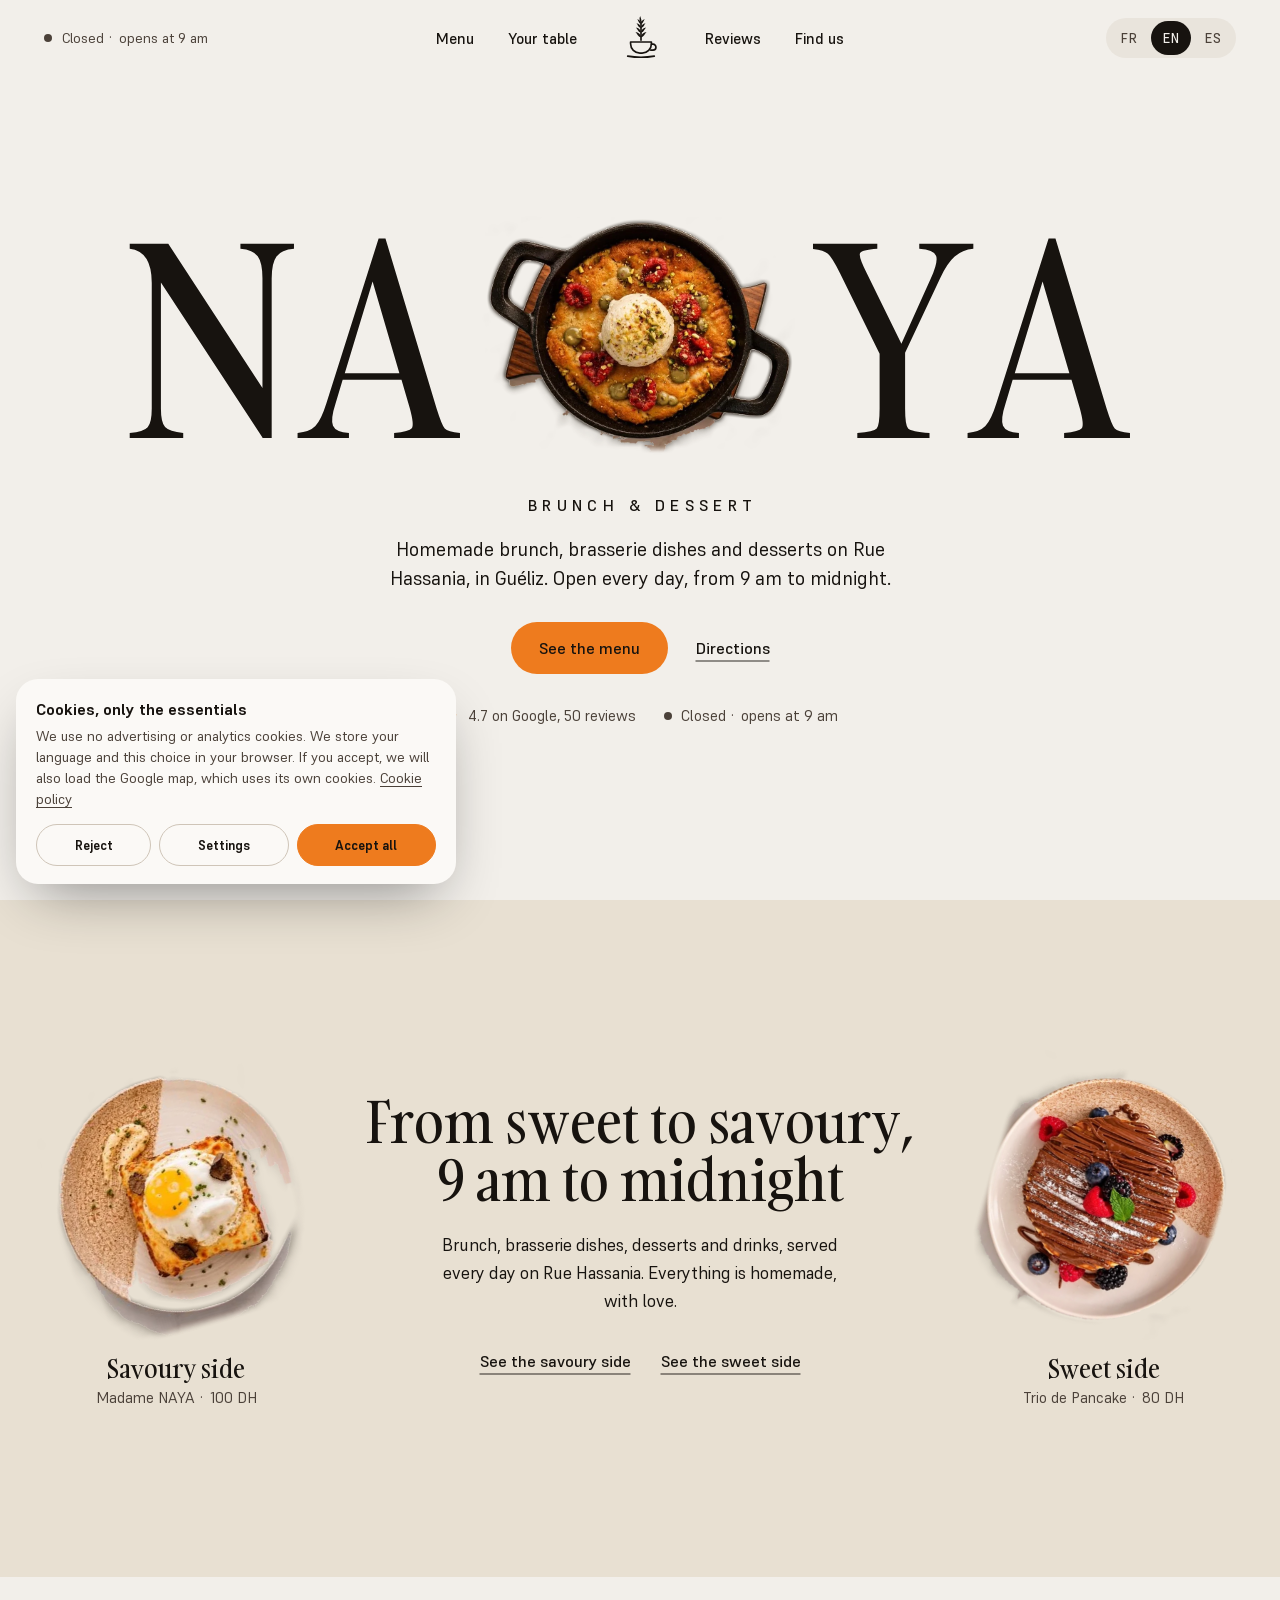
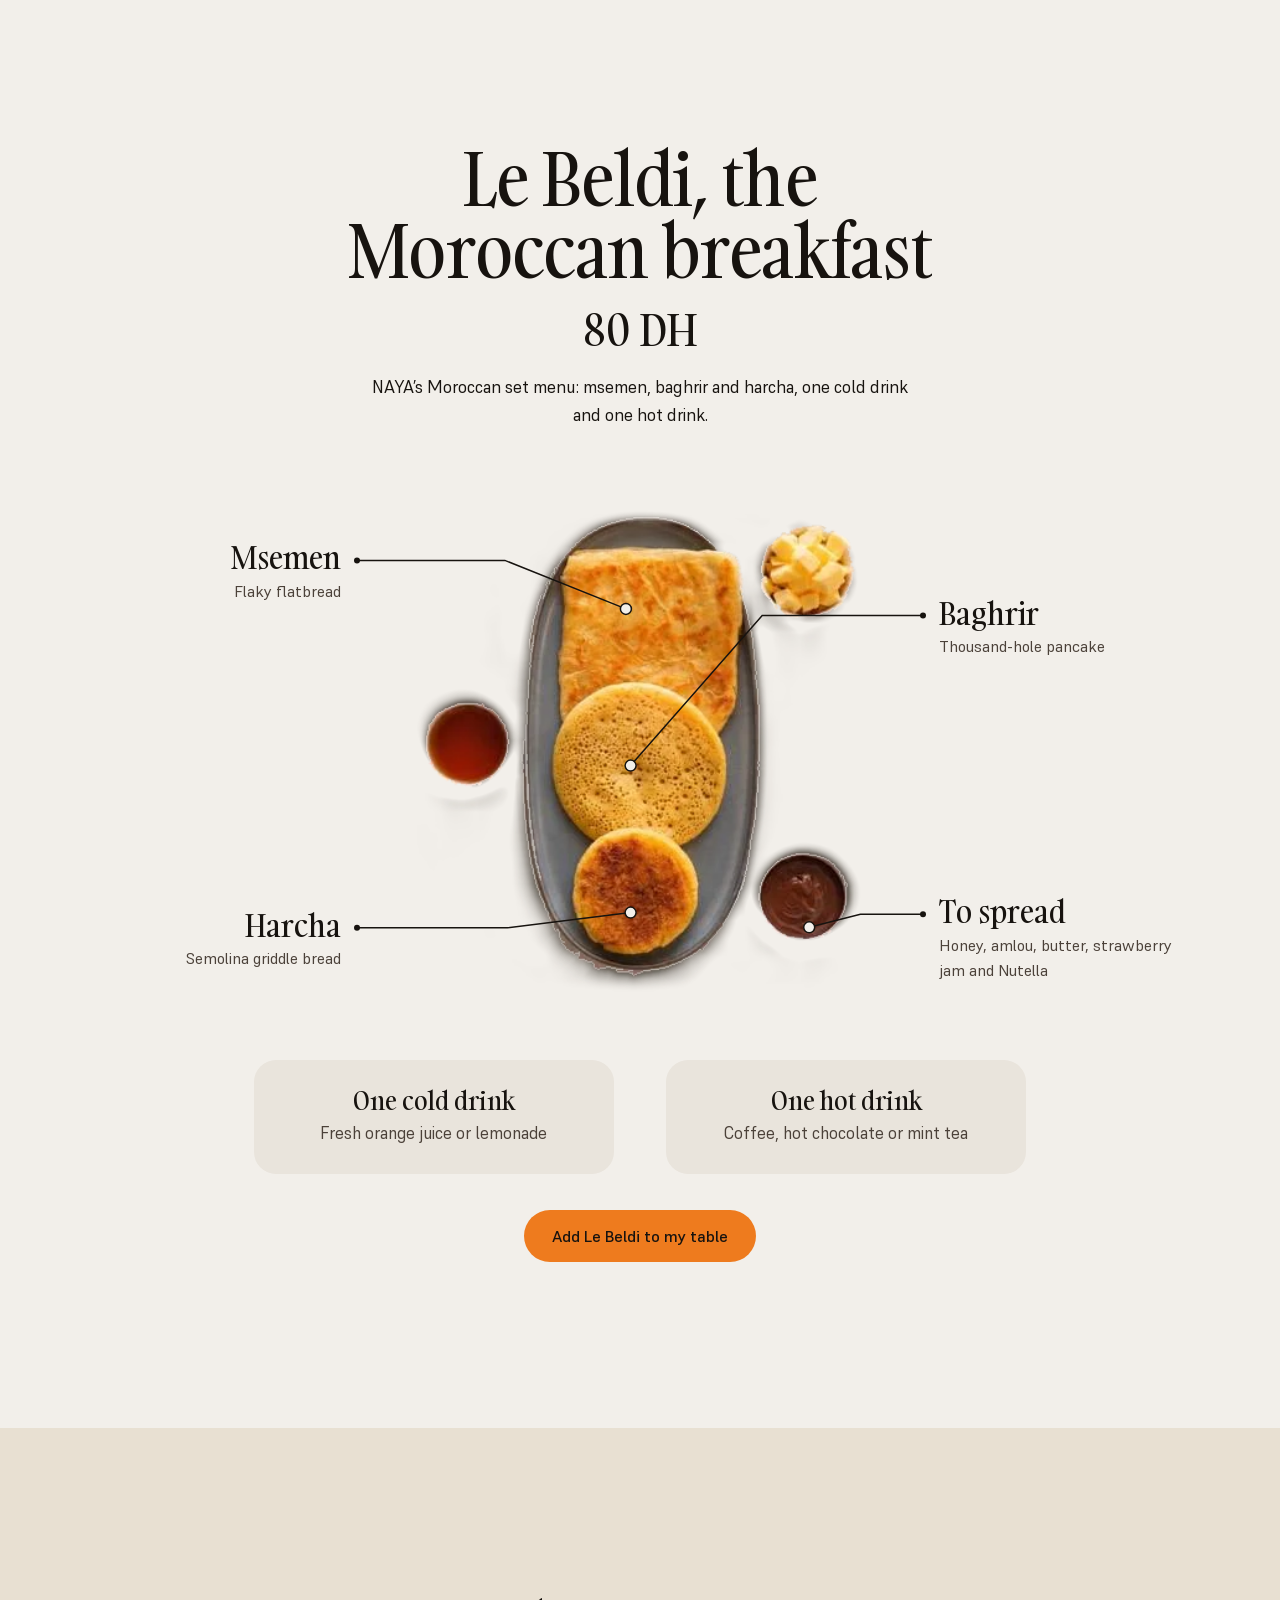
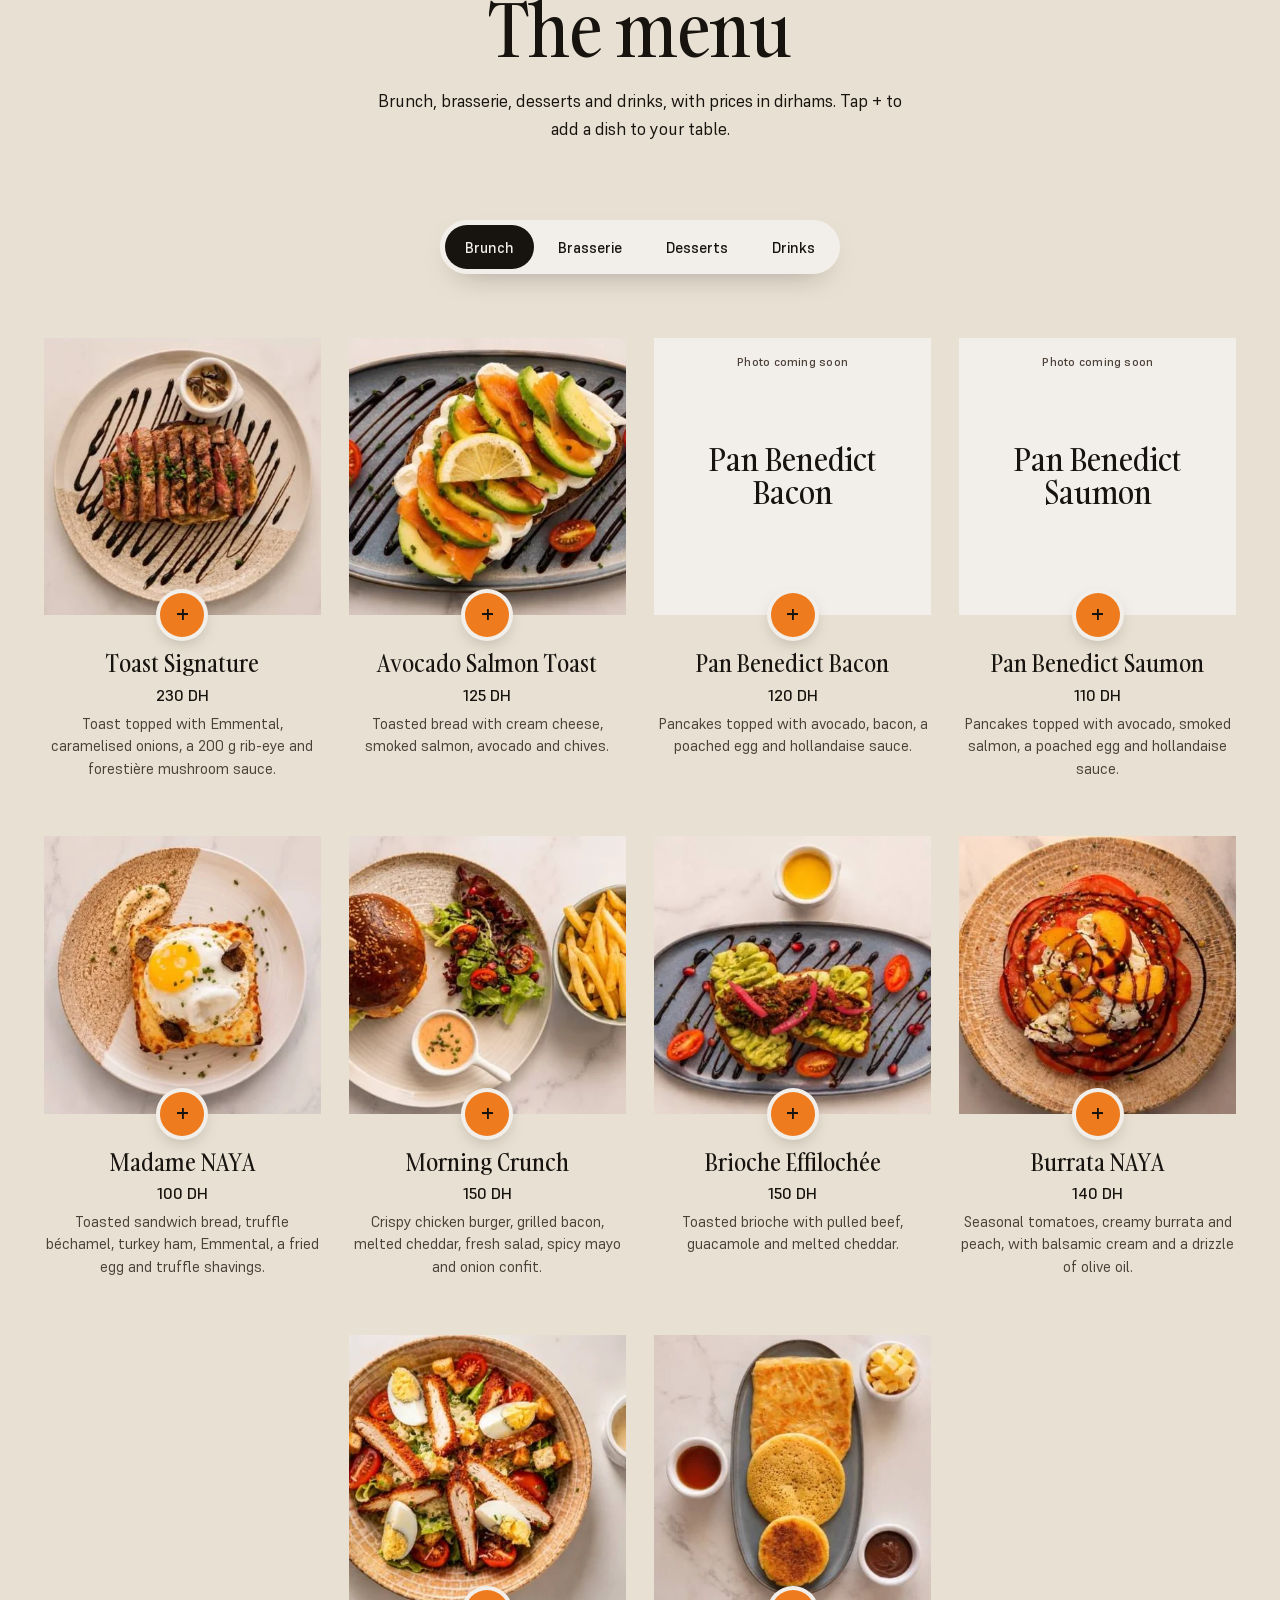
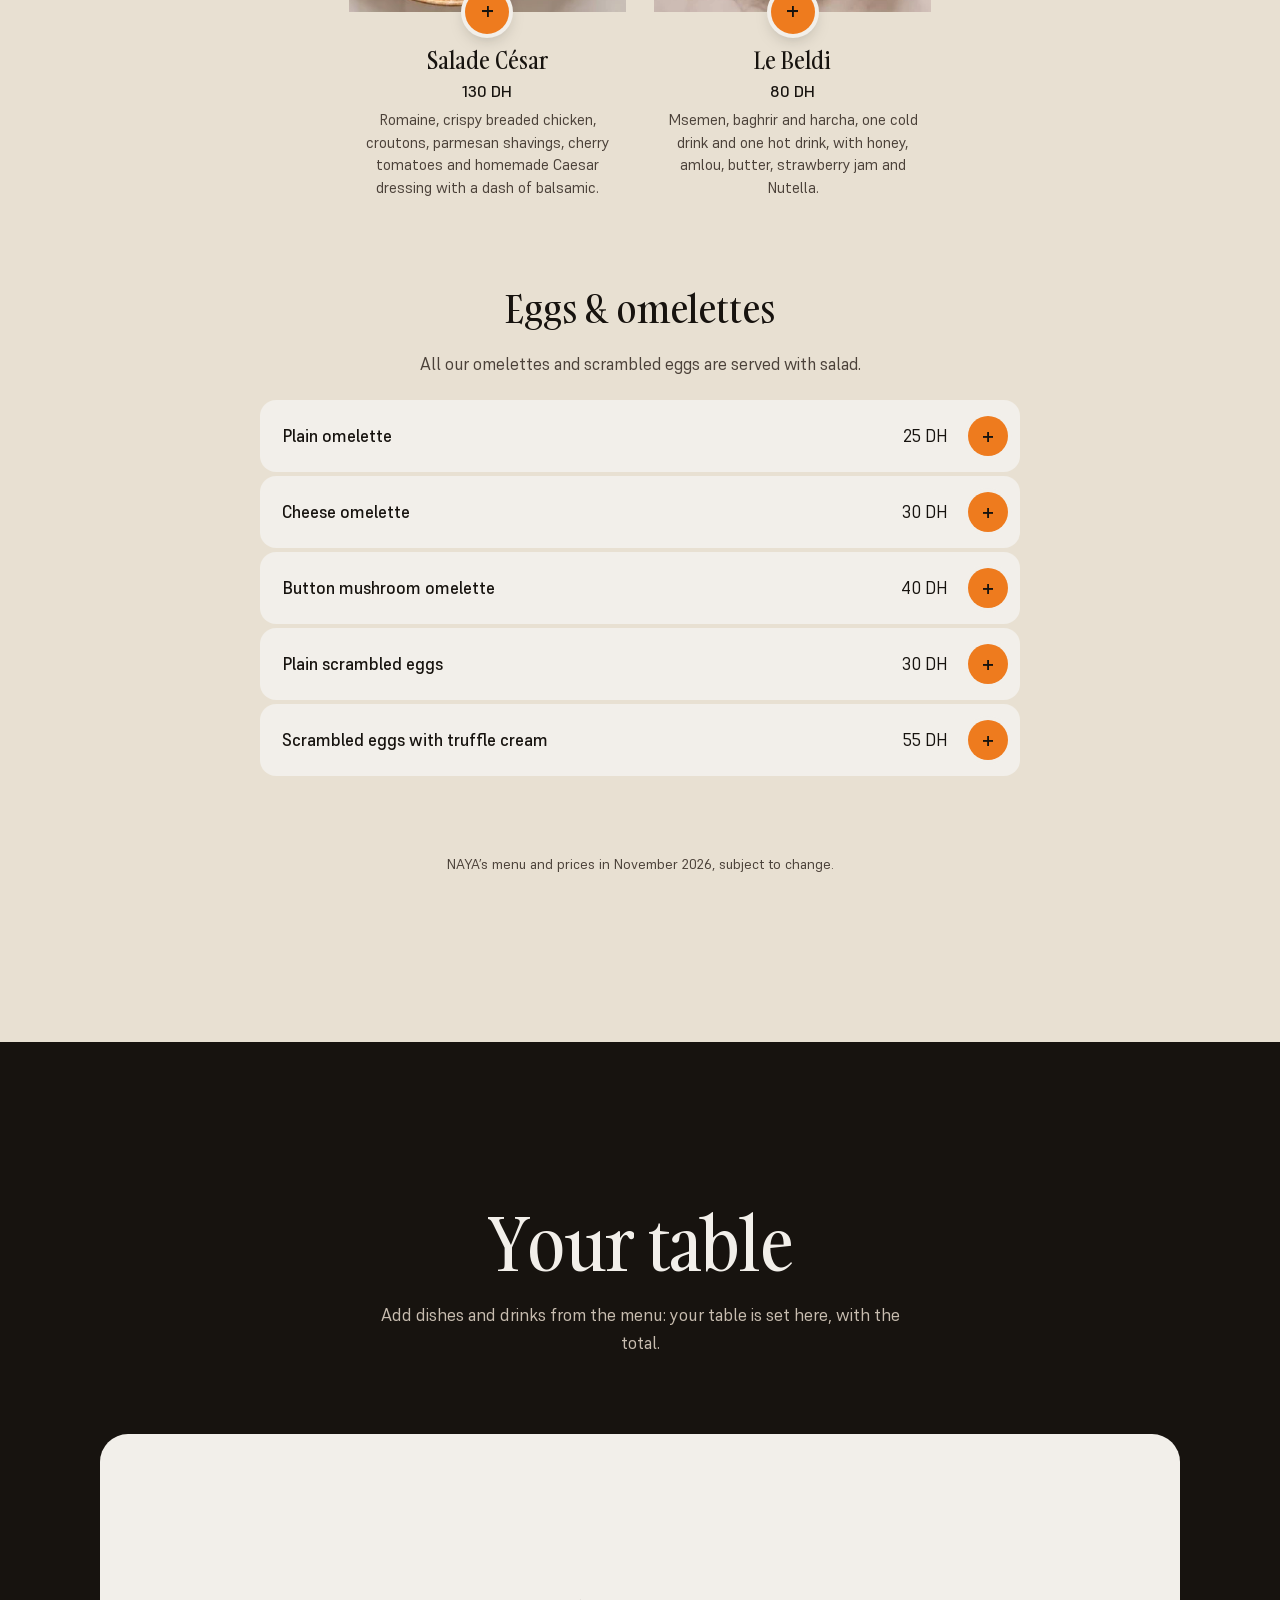
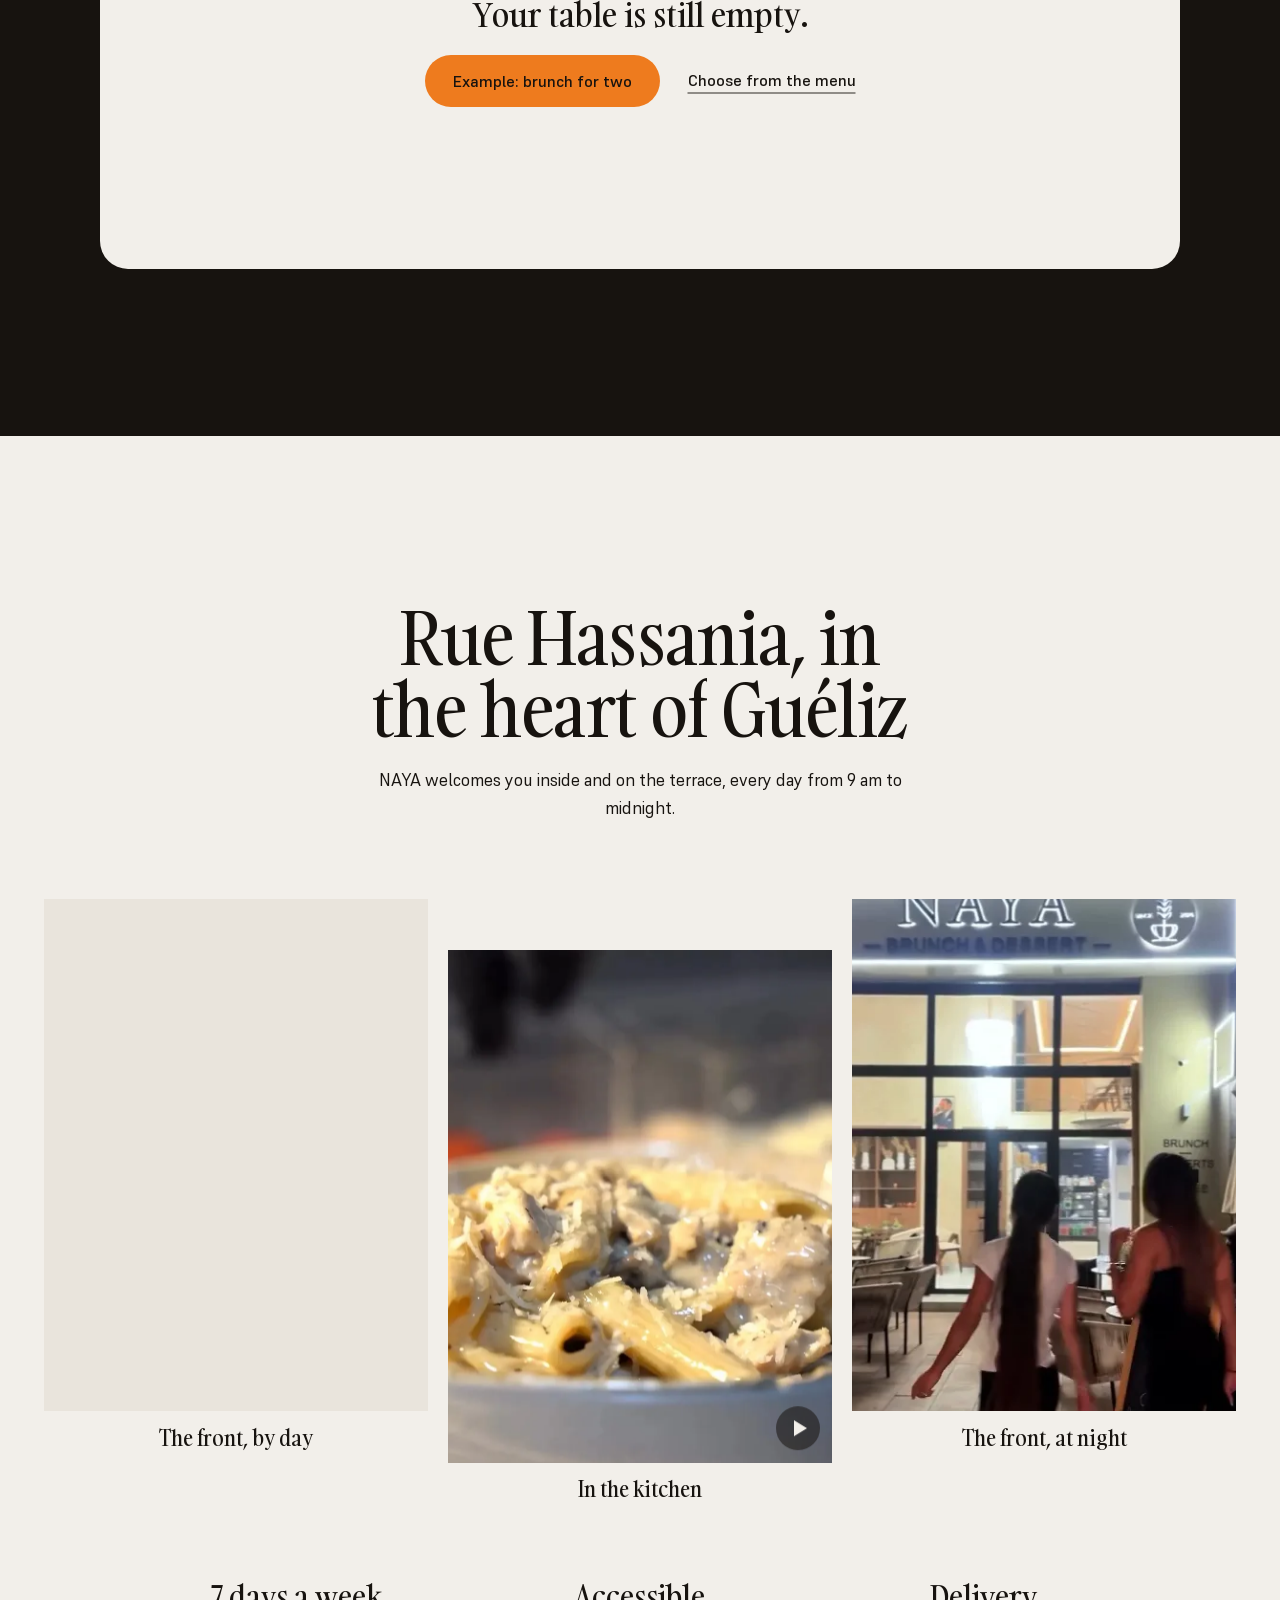
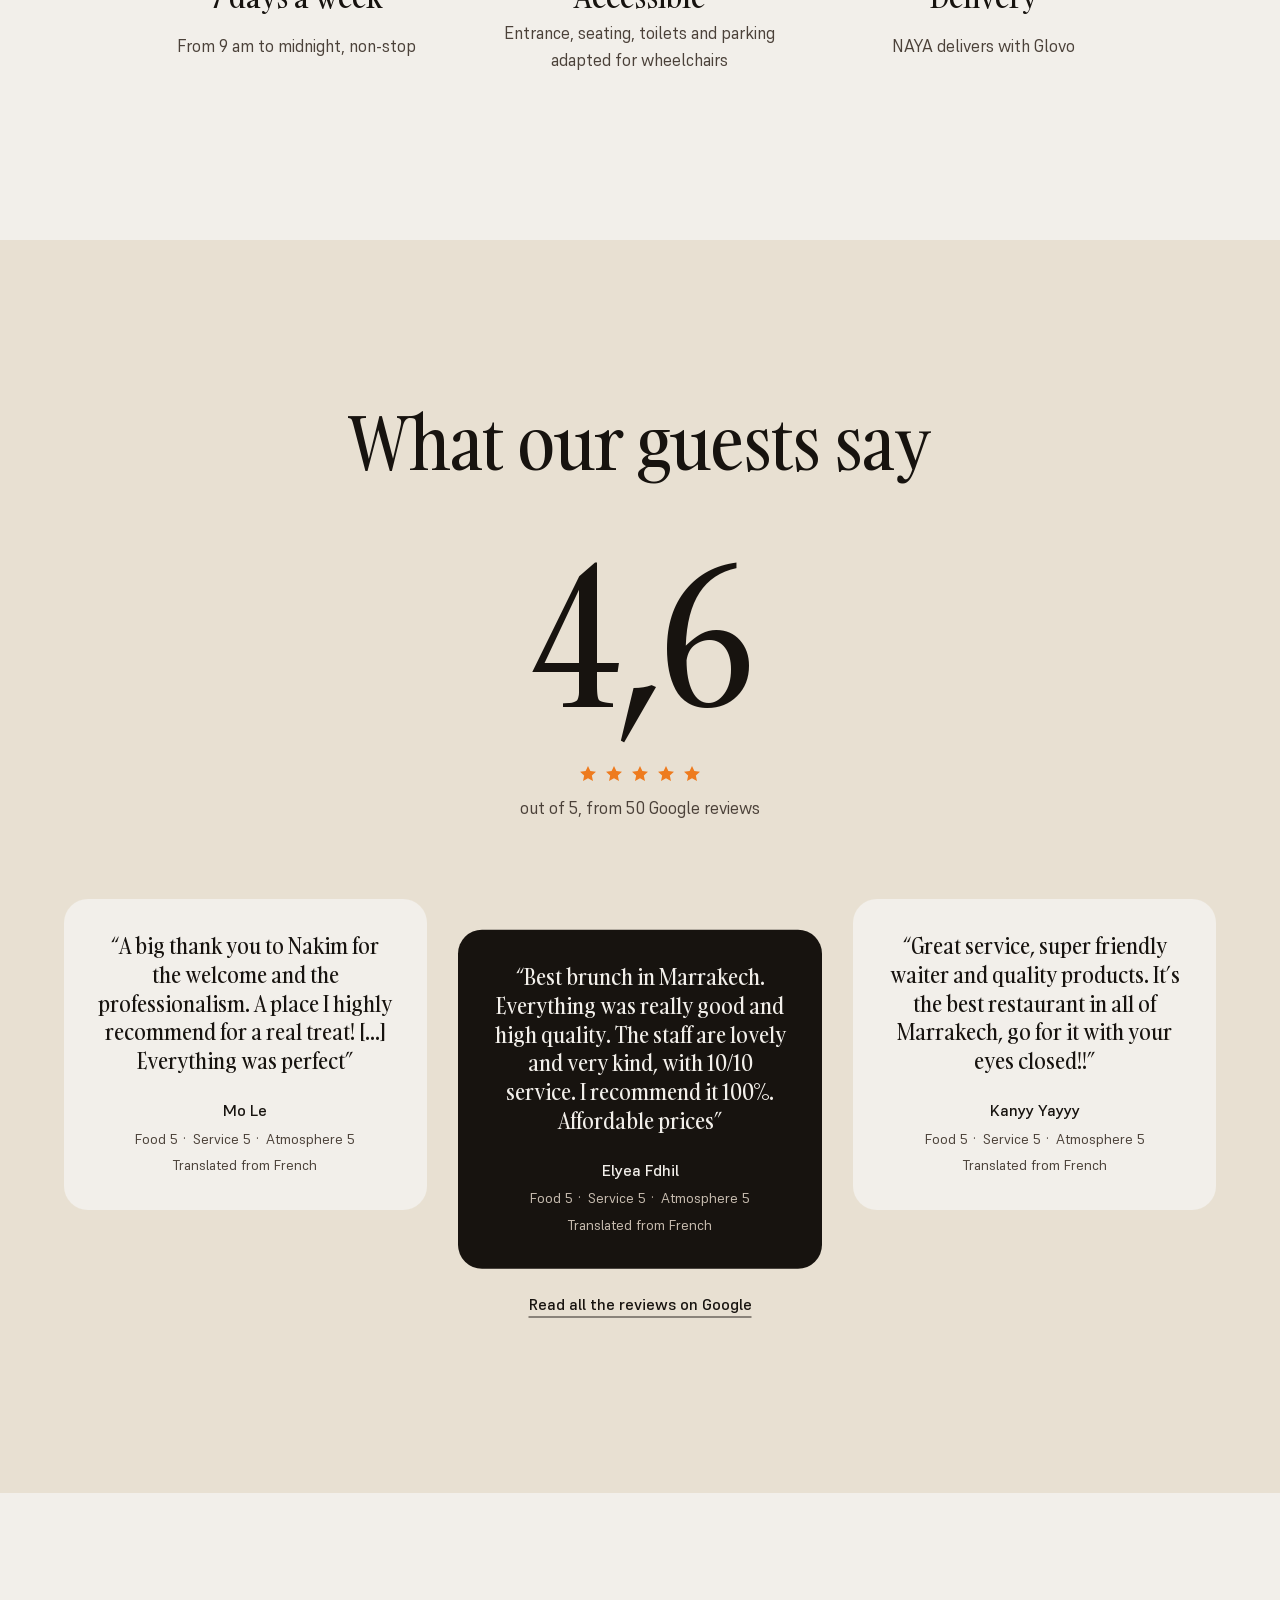
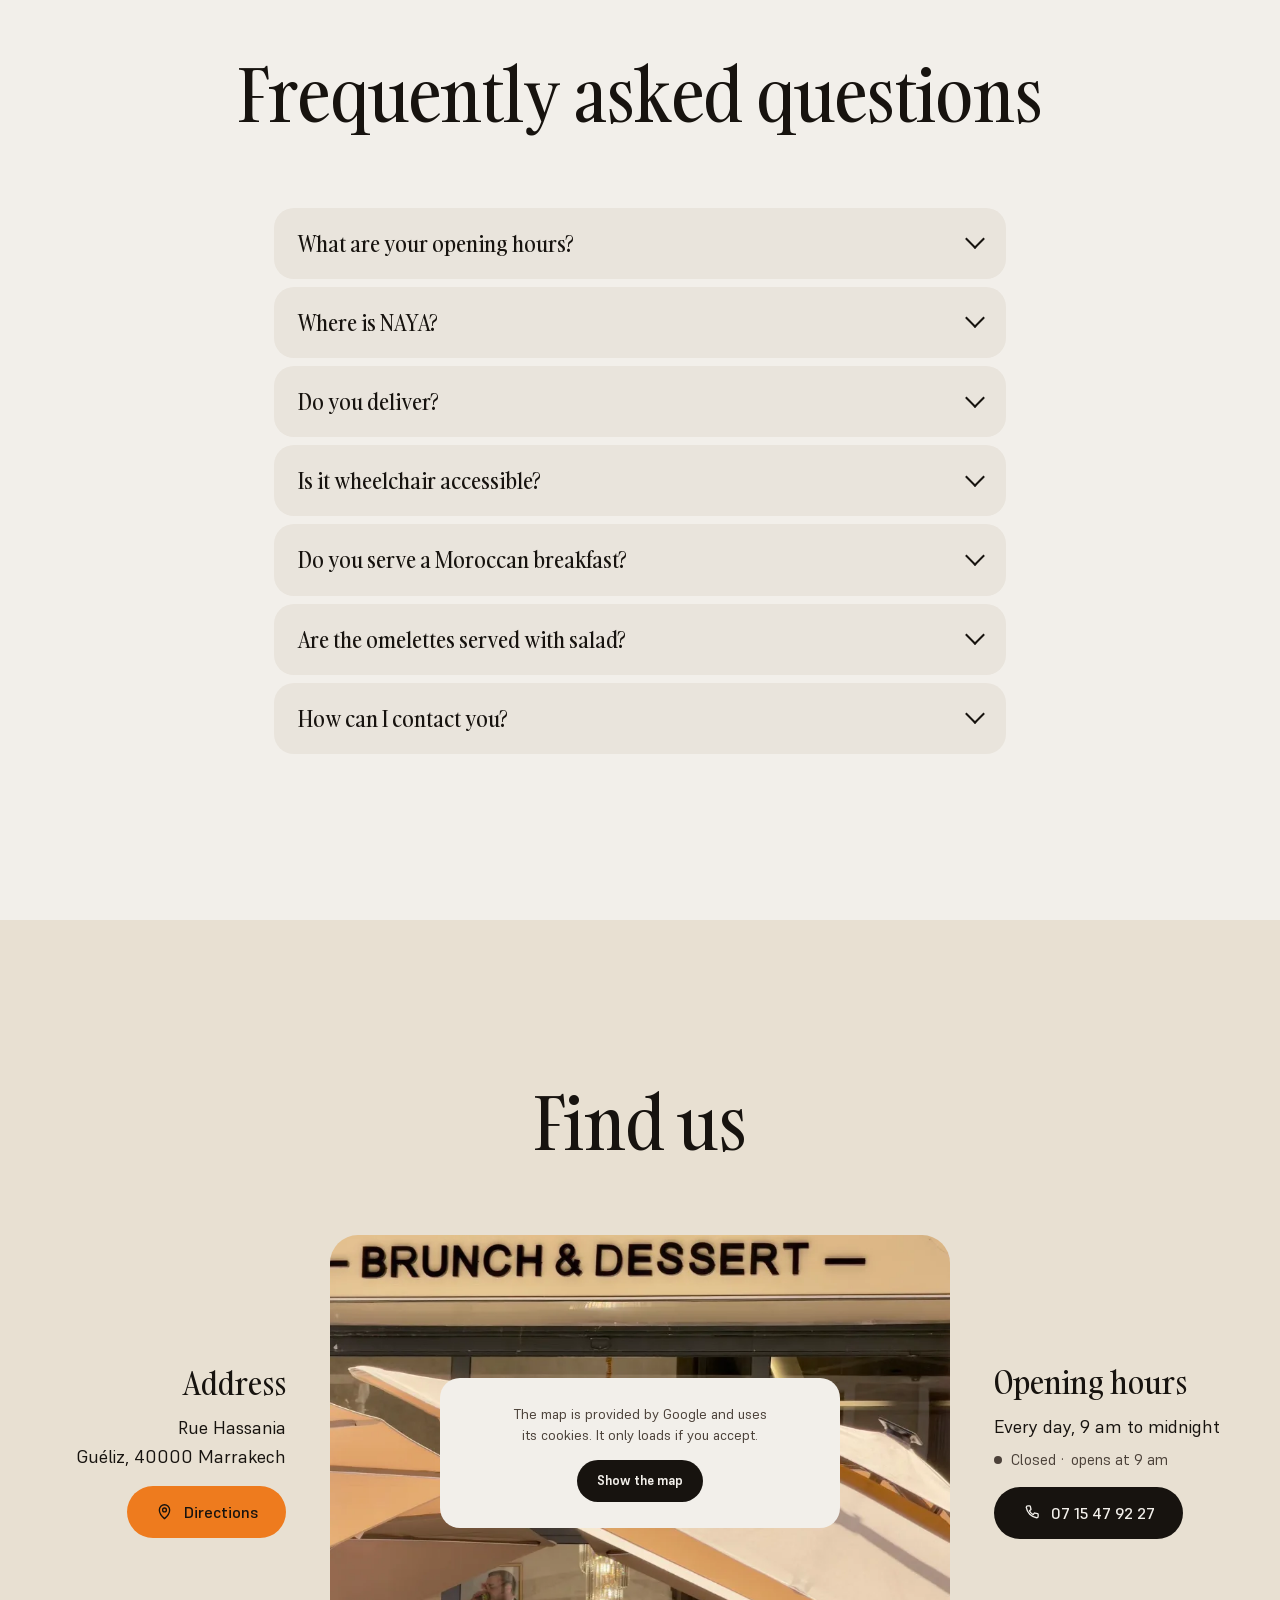
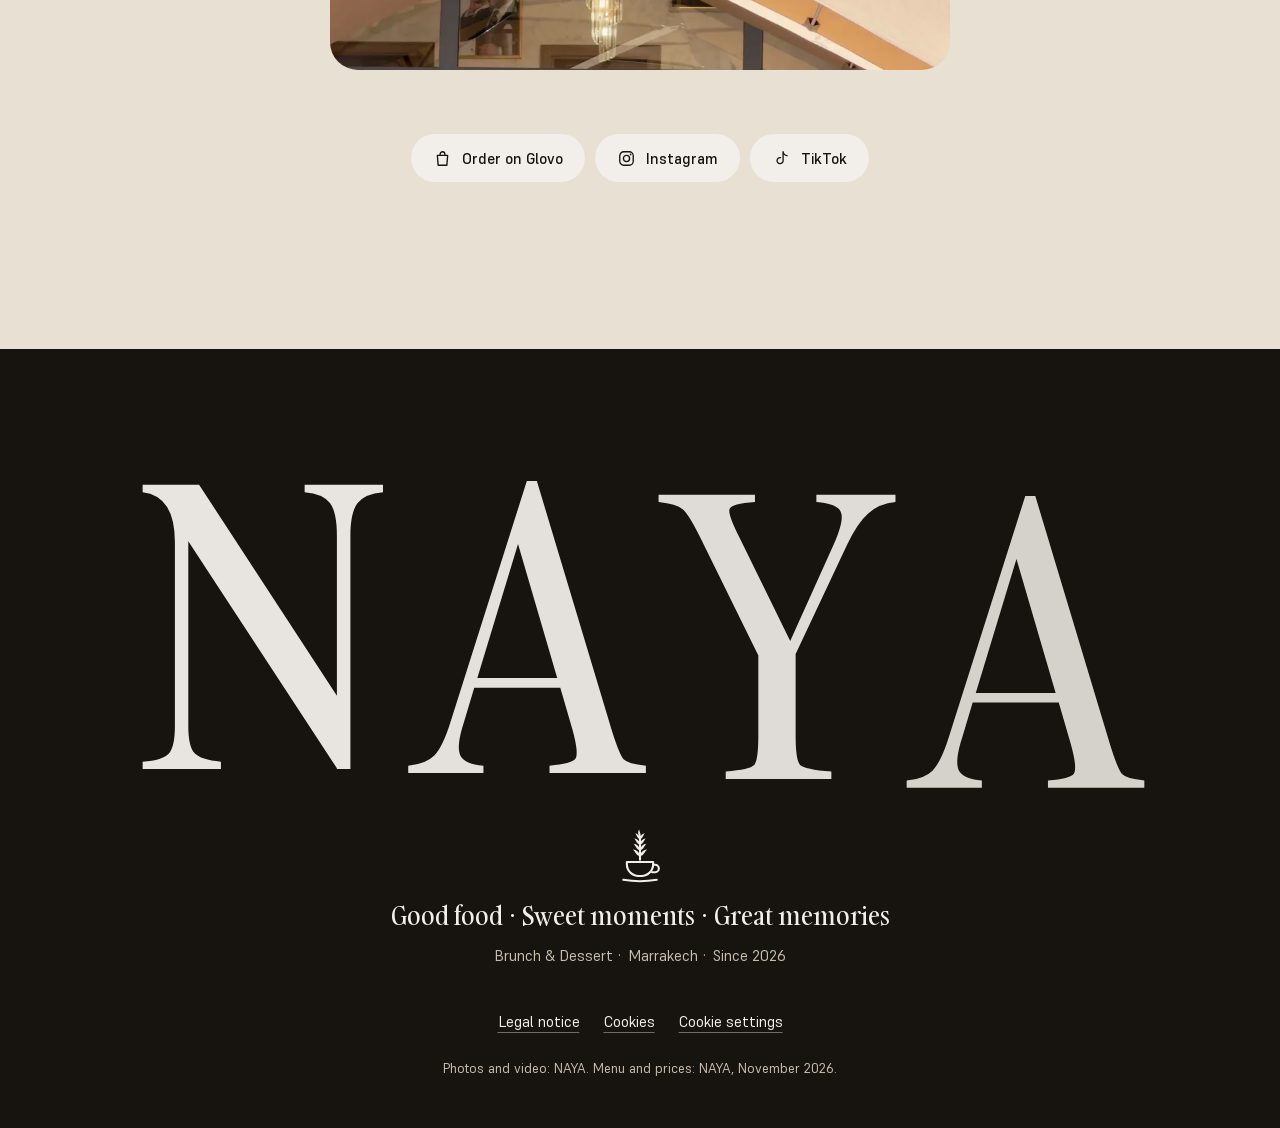
==== commit d33a28e0: "Mejoras de móvil, carta y recortes - Móvil: una sola barra inferior; el botón principal pasa a «Votr" ====
--- a/index.html
+++ b/index.html
@@ -17,12 +17,12 @@
 <meta property="og:url" content="https://mariovalentinopavel.github.io/naya-marrakech/">
 <meta name="twitter:card" content="summary_large_image">
 <link rel="canonical" href="https://mariovalentinopavel.github.io/naya-marrakech/">
-<link rel="preload" href="assets/plates/hd-cookie-skillet.webp" as="image" type="image/webp">
+<link rel="preload" href="assets/plates/hd-cookie-skillet.webp?v=4" as="image" type="image/webp">
 <link rel="preload" href="assets/fonts/gambarino-400.woff2" as="font" type="font/woff2" crossorigin>
 <script>document.documentElement.classList.add('js');if(!matchMedia('(prefers-reduced-motion: reduce)').matches){document.documentElement.classList.add('pre');setTimeout(function(){document.documentElement.classList.remove('pre')},1500)}</script>
-<link rel="stylesheet" href="css/fonts.css?v=3">
-<link rel="stylesheet" href="css/legal.css?v=3">
-<link rel="stylesheet" href="css/style.css?v=3">
+<link rel="stylesheet" href="css/fonts.css?v=4">
+<link rel="stylesheet" href="css/legal.css?v=4">
+<link rel="stylesheet" href="css/style.css?v=4">
 <script type="application/ld+json">
 {"@context":"https://schema.org","@type":"Restaurant","name":"NAYA - Brunch & Dessert Marrakech","description":"Brunch, brasserie et desserts faits maison à Guéliz","image":"https://mariovalentinopavel.github.io/naya-marrakech/assets/img/facade-jour.webp","url":"https://mariovalentinopavel.github.io/naya-marrakech/","telephone":"+212 7 15 47 92 27","address":{"@type":"PostalAddress","streetAddress":"Rue Hassania, Guéliz","postalCode":"40000","addressLocality":"Marrakech","addressCountry":"MA"},"geo":{"@type":"GeoCoordinates","latitude":31.6348099,"longitude":-8.008524},"openingHoursSpecification":[{"@type":"OpeningHoursSpecification","dayOfWeek":["Monday","Tuesday","Wednesday","Thursday","Friday","Saturday","Sunday"],"opens":"09:00","closes":"23:59"}],"servesCuisine":["Brunch","Brasserie","Desserts"],"currenciesAccepted":"MAD","hasMenu":"#carte","sameAs":["https://www.instagram.com/naya.marrakech/","https://www.tiktok.com/@naya.marrakech"]}
 </script>
@@ -92,7 +92,7 @@
 <section class="hero" id="accueil">
   <h1 class="mono" aria-label="NAYA, brunch et dessert à Marrakech" data-i18n-attr="aria-label:h1L">
     <span class="mono-w mono-l" aria-hidden="true"><span class="mono-i">NA</span></span>
-    <span class="mono-plate" aria-hidden="true"><img src="assets/plates/hd-cookie-skillet.webp" alt="" width="678" height="897" fetchpriority="high"></span>
+    <span class="mono-plate" aria-hidden="true"><img src="assets/plates/hd-cookie-skillet.webp?v=4" alt="" width="678" height="897" fetchpriority="high"></span>
     <span class="mono-w mono-r" aria-hidden="true"><span class="mono-i">YA</span></span>
   </h1>
   <p class="hero-sub" data-h>Brunch &amp; Dessert</p>
@@ -135,7 +135,7 @@
       <li class="pt pt-1" data-to="0.47,0.21"><b>Msemen</b><span data-i18n="msemenD">Crêpe feuilletée</span></li>
       <li class="pt pt-3" data-to="0.48,0.83"><b>Harcha</b><span data-i18n="harchaD">Galette de semoule</span></li>
     </ul>
-    <figure class="beldi-plate"><img src="assets/plates/le-beldi.webp" alt="Le Beldi vu du dessus : msemen, baghrir, harcha et petits pots" data-i18n-attr="alt:altBeldi" width="391" height="400" loading="lazy" decoding="async"></figure>
+    <figure class="beldi-plate"><img src="assets/plates/le-beldi.webp?v=4" alt="Le Beldi vu du dessus : msemen, baghrir, harcha et petits pots" data-i18n-attr="alt:altBeldi" width="379" height="395" loading="lazy" decoding="async"></figure>
     <ul class="beldi-col beldi-r">
       <li class="pt pt-2" data-to="0.48,0.53"><b>Baghrir</b><span data-i18n="baghrirD">Crêpe aux mille trous</span></li>
       <li class="pt pt-4" data-to="0.86,0.86"><b data-i18n="spreadH">À tartiner</b><span data-i18n="spreadD">Miel, amlou, beurre, confiture de fraise et Nutella</span></li>
@@ -287,7 +287,7 @@
 </footer>
 
 <nav class="mbar off" aria-label="Actions rapides" data-i18n-attr="aria-label:mbarL">
-  <a href="#carte" data-i18n="mb1">La carte</a>
+  <a class="mb-main" href="#carte">La carte</a>
   <a href="https://www.google.com/maps/dir/?api=1&amp;destination=31.6348099,-8.008524" target="_blank" rel="noopener" data-i18n="dir">Itinéraire</a>
   <a href="tel:+212715479227" data-i18n="mb3">Appeler</a>
 </nav>
@@ -297,10 +297,10 @@
 <script src="js/vendor/gsap.min.js"></script>
 <script src="js/vendor/ScrollTrigger.min.js"></script>
 <script src="js/vendor/lenis.min.js"></script>
-<script src="js/data.js?v=3"></script>
-<script src="js/lang.js?v=3"></script>
-<script src="js/i18n.js?v=3" data-site="naya"></script>
-<script src="js/consent.js?v=3" data-site="naya" data-policy="mentions-legales.html#cookies"></script>
-<script src="js/main.js?v=3"></script>
+<script src="js/data.js?v=4"></script>
+<script src="js/lang.js?v=4"></script>
+<script src="js/i18n.js?v=4" data-site="naya"></script>
+<script src="js/consent.js?v=4" data-site="naya" data-policy="mentions-legales.html#cookies"></script>
+<script src="js/main.js?v=4"></script>
 </body>
 </html>
--- a/css/style.css
+++ b/css/style.css
@@ -149,8 +149,10 @@
 .beldi-drinks p { color: var(--ink-2); }
 
 /* la carta */
-.tabs { display: flex; flex-wrap: wrap; justify-content: center; gap: 8px; max-width: 900px; margin: 0 auto clamp(40px, 5vw, 64px); padding: 0 var(--m); }
-.tab { min-height: 48px; padding: 0 22px; border: 0; border-radius: 99px; background: var(--ground-2); font: 500 15px/1 var(--f-b); transition: background-color .25s, color .25s, scale .16s var(--ease); }
+/* barra de pestañas fija bajo la cabecera mientras se recorre la carta; en móvil se desliza */
+.tabs { position: sticky; top: calc(var(--nav-h) + 10px); z-index: 30; display: flex; gap: 4px; width: max-content; max-width: calc(100% - 2 * var(--m)); margin: 0 auto clamp(40px, 5vw, 64px); padding: 5px; border-radius: 99px; background: var(--ground); box-shadow: 0 12px 30px -18px rgba(23, 19, 15, .5); overflow-x: auto; scrollbar-width: none; overscroll-behavior-x: contain; }
+.tabs::-webkit-scrollbar { display: none; }
+.tab { flex: none; white-space: nowrap; min-height: 44px; padding: 0 20px; border: 0; border-radius: 99px; background: transparent; font: 500 15px/1 var(--f-b); transition: background-color .25s, color .25s, scale .16s var(--ease); }
 .tab:active { scale: .97; }
 .tab[aria-selected="true"] { background: var(--ink); color: var(--ground); }
 @media (hover: hover) and (pointer: fine) { .tab[aria-selected="false"]:hover { background: #ddd5c9; } }
@@ -401,11 +403,11 @@
 .beldi-lines.drawn circle { opacity: 1; }
 /* ritmo de fondos: mármol y crema se alternan; en crema, las superficies pasan a mármol */
 .duo { padding-top: var(--sec); }
-.field .tab[aria-selected="false"], .field .row, .field .social a, .field .q { background: var(--ground); }
+.field .row, .field .social a, .field .q { background: var(--ground); }
 .field .qty { background: var(--ground); }
 .beldi-drinks > div { background: var(--ground-2); }
 .beldi-lines .ring { fill: var(--ground); }
-@media (hover: hover) and (pointer: fine) { .field .tab[aria-selected="false"]:hover, .field .social a:hover { background: #fbf9f6; } }
+@media (hover: hover) and (pointer: fine) { .field .social a:hover { background: #fbf9f6; } }
 .field .q-c { background: var(--ink); }
 .field .dish-tile.no-photo, .field .tile.no-photo { background: var(--ground); }
 .menu .langs { justify-self: center; }
@@ -421,3 +423,28 @@
 .mono-plate, .mono-w, .duo-a, .tri-m img, .tri-m video { will-change: transform; }
 .tri-door { position: absolute; inset: 0; z-index: 2; background: var(--ground); will-change: transform; pointer-events: none; }
 .tri-c .tri-door { inset: 0 auto 0 auto; width: 50%; }
+/* bebidas: un grupo cada vez, elegido con un control segmentado bajo las pestañas */
+.sw-filter { position: relative; display: flex; flex-wrap: wrap; justify-content: center; gap: 6px; max-width: 980px; margin: 0 auto clamp(36px, 4vw, 56px); }
+.sw-chip { display: inline-flex; align-items: center; gap: 8px; flex: none; min-height: 42px; padding: 0 16px; border: 0; border-radius: 99px; background: transparent; color: var(--ink-2); font: 500 14.5px/1 var(--f-b); white-space: nowrap; transition: background-color .25s, color .25s, scale .16s var(--ease); }
+.sw-chip span { font-size: 12px; font-variant-numeric: tabular-nums; opacity: .7; }
+.sw-chip[aria-pressed="true"] { background: var(--ground); color: var(--ink); }
+.sw-chip:active { scale: .97; }
+@media (hover: hover) and (pointer: fine) { .sw-chip[aria-pressed="false"]:hover { color: var(--ink); background: rgba(242, 239, 234, .55); } }
+.sw-group > h3 { position: absolute; width: 1px; height: 1px; overflow: hidden; clip-path: inset(50%); white-space: nowrap; }
+/* móvil: el botón principal de la barra pasa a ser la mesa cuando hay algo */
+.mb-main { gap: 3px; line-height: 1.1; text-align: center; }
+.mb-main.is-table span { font-size: 12.5px; }
+.mb-main.is-table b { font: 600 15px/1 var(--f-b); font-variant-numeric: tabular-nums; }
+@media (max-width: 760px) {
+  .mbar { grid-template-columns: 1.35fr 1fr 1fr; }
+  .mbar a.mb-main { display: grid; align-content: center; }
+  .pill { display: none !important; }
+  .tabs { max-width: calc(100% - 2 * var(--m)); }
+  .tab { min-height: 42px; padding: 0 16px; font-size: 14.5px; }
+  .sw-filter { flex-wrap: nowrap; justify-content: flex-start; overflow-x: auto; scrollbar-width: none; margin-left: calc(-1 * var(--m)); margin-right: calc(-1 * var(--m)); padding: 0 var(--m); }
+  .sw-filter::-webkit-scrollbar { display: none; }
+}
+/* el aviso «ajouté» sale abajo, encima de la barra, para no tapar las pestañas fijas */
+.toast { top: auto; bottom: calc(92px + env(safe-area-inset-bottom)); translate: -50% 16px; }
+.toast.show { translate: -50% 0; }
+@media (max-width: 760px) { .toast { bottom: calc(80px + env(safe-area-inset-bottom)); max-width: calc(100vw - 32px); white-space: nowrap; overflow: hidden; text-overflow: ellipsis; } }
